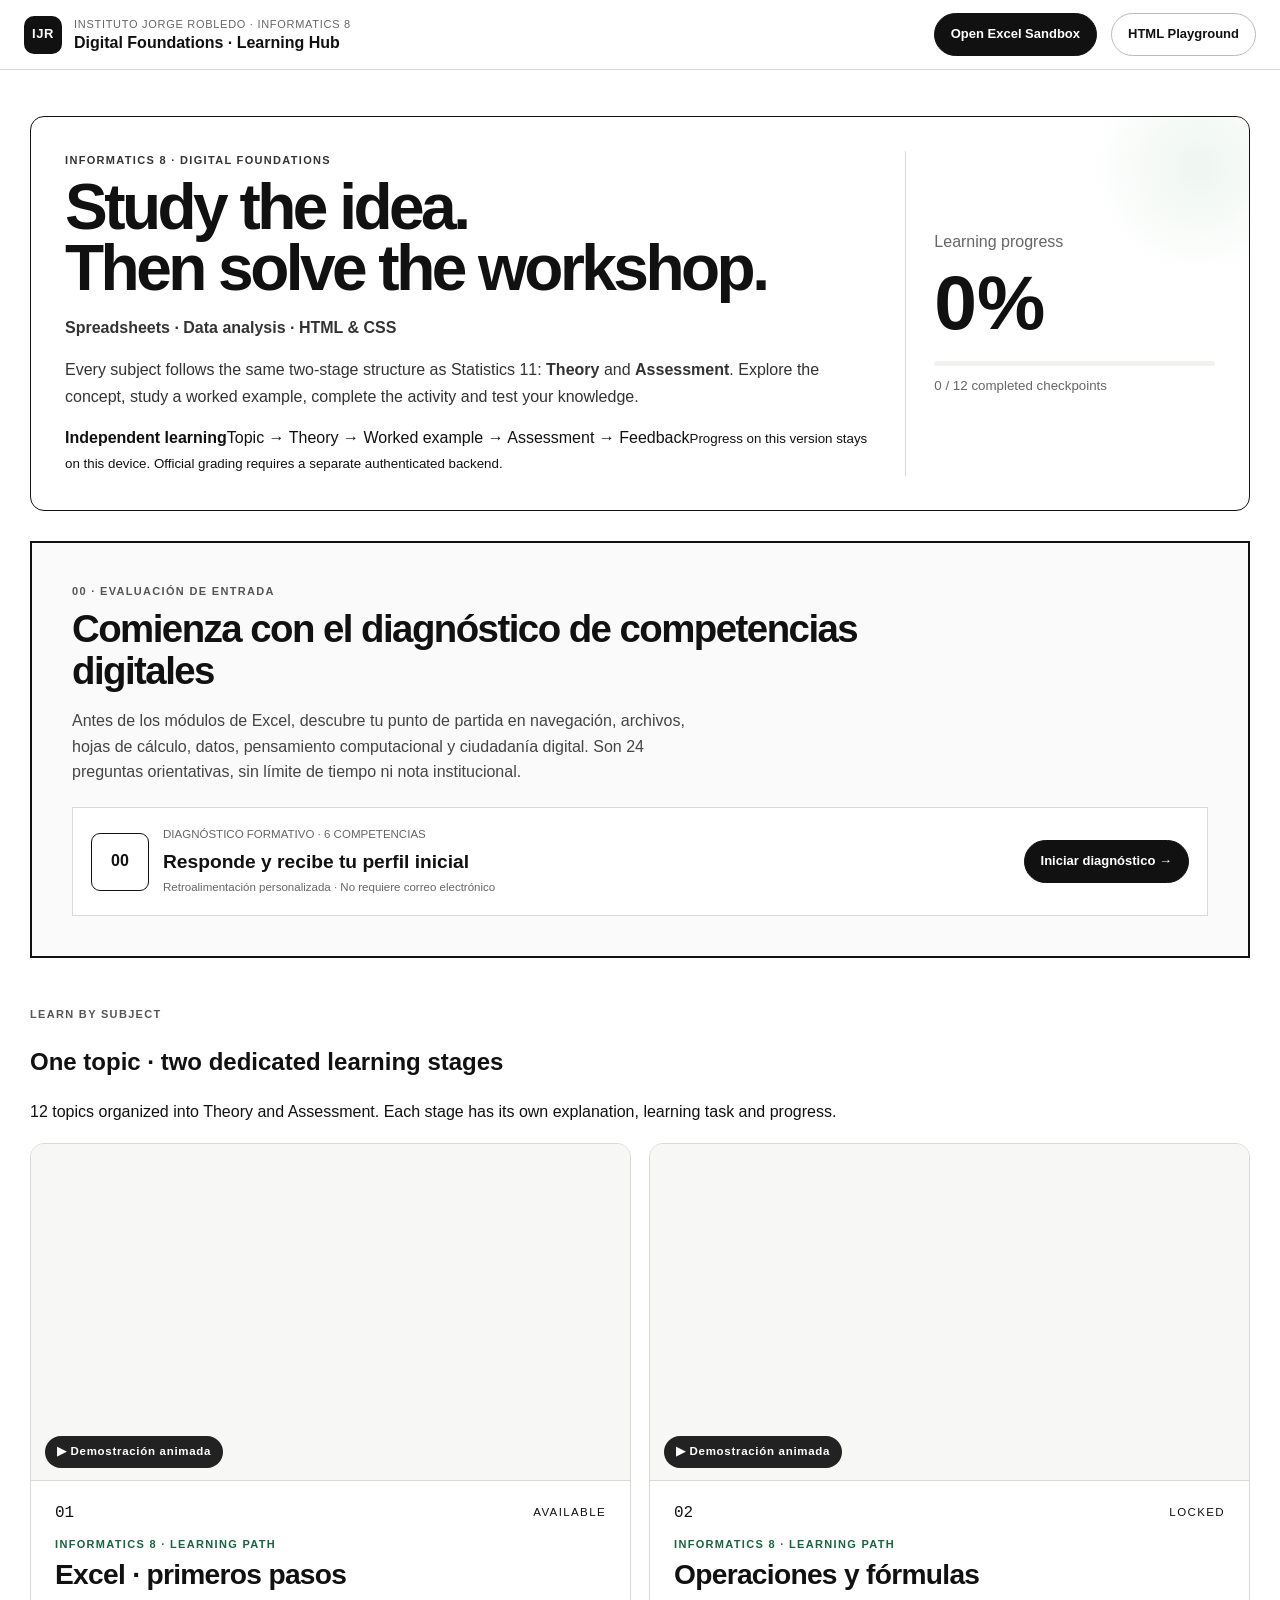
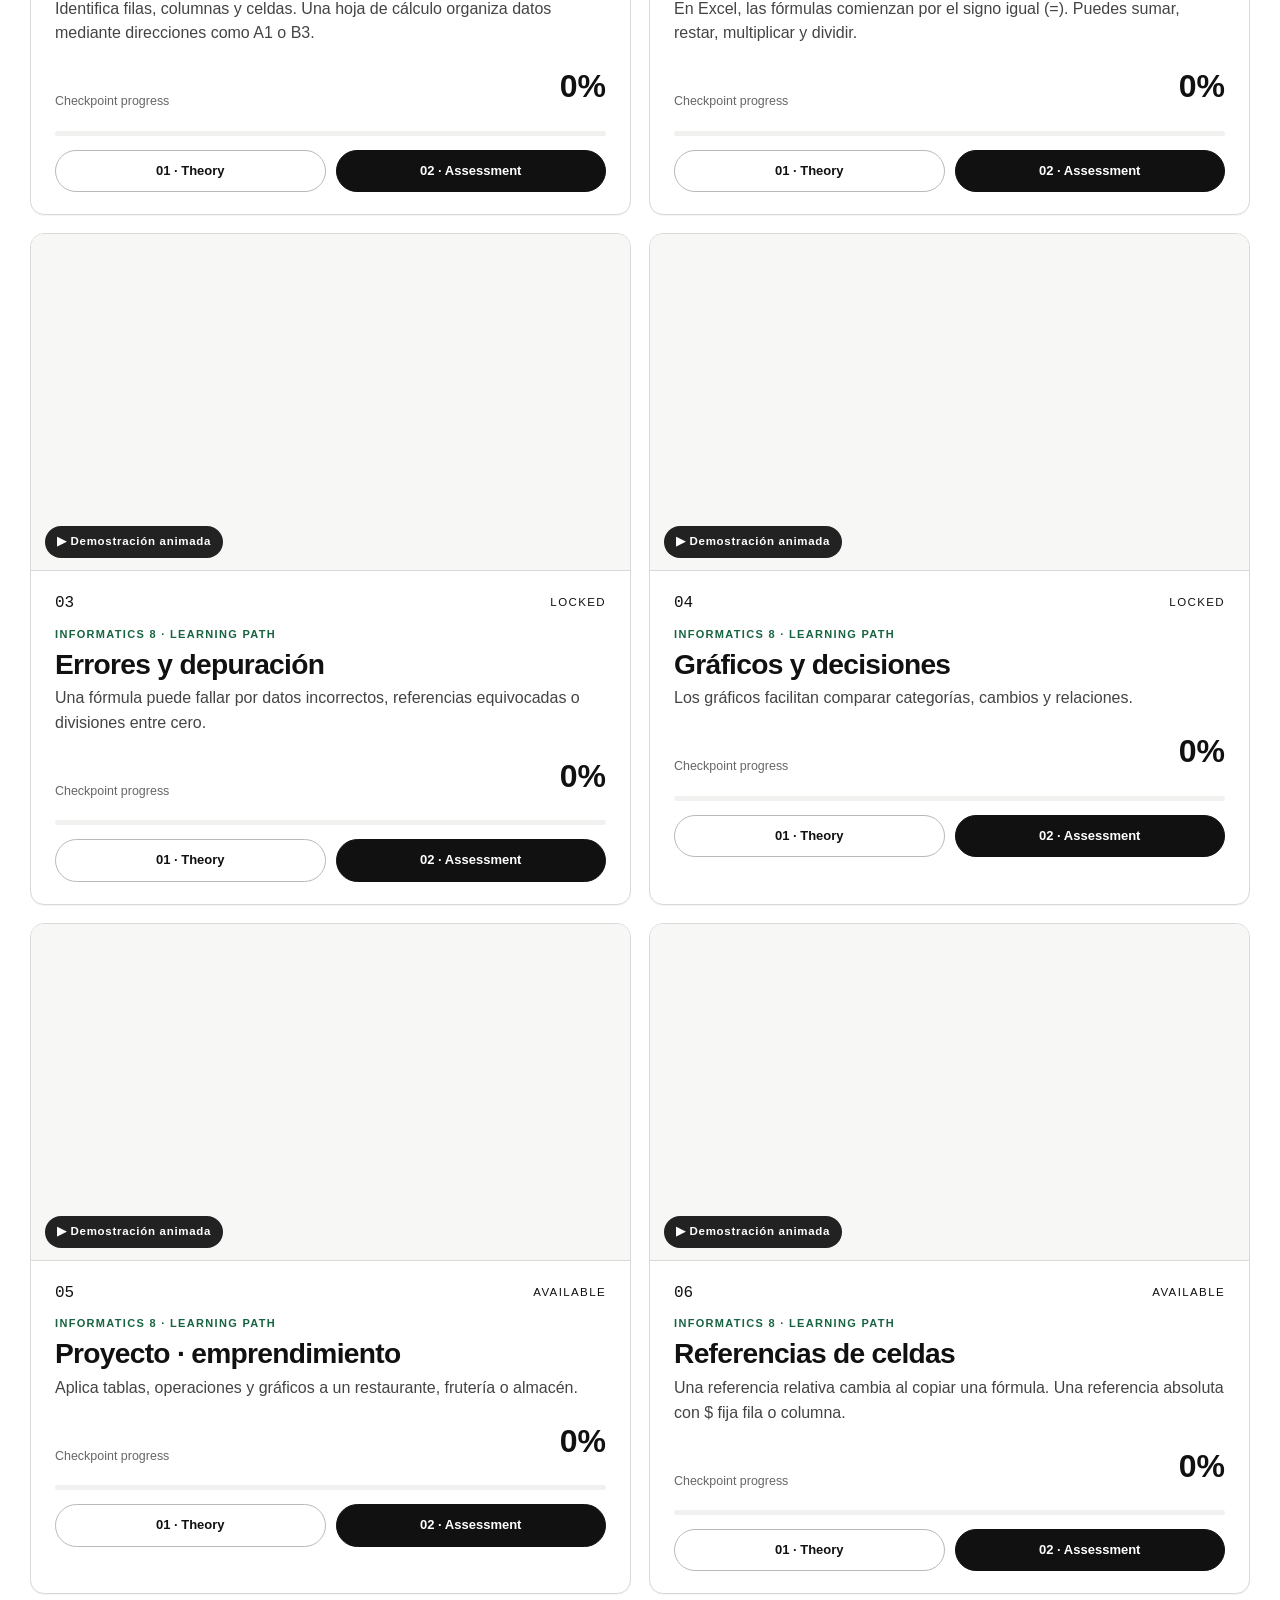
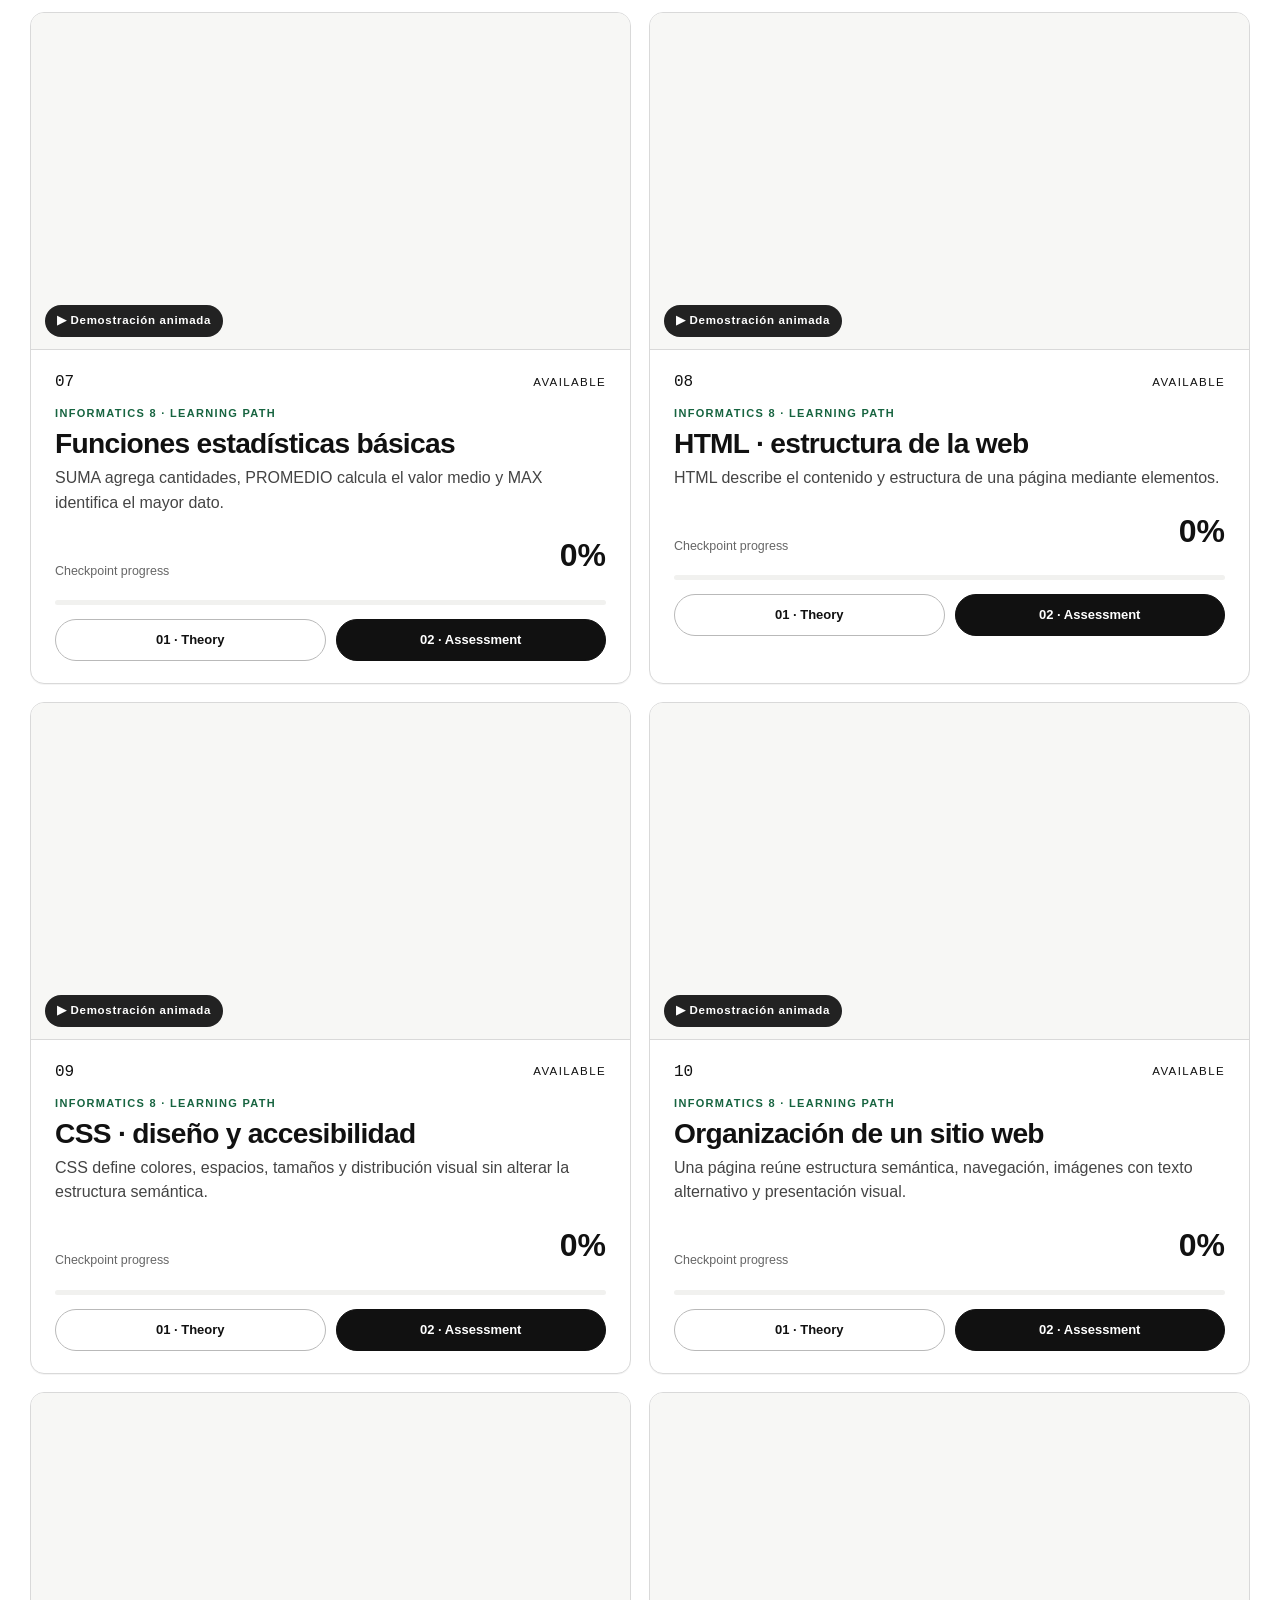
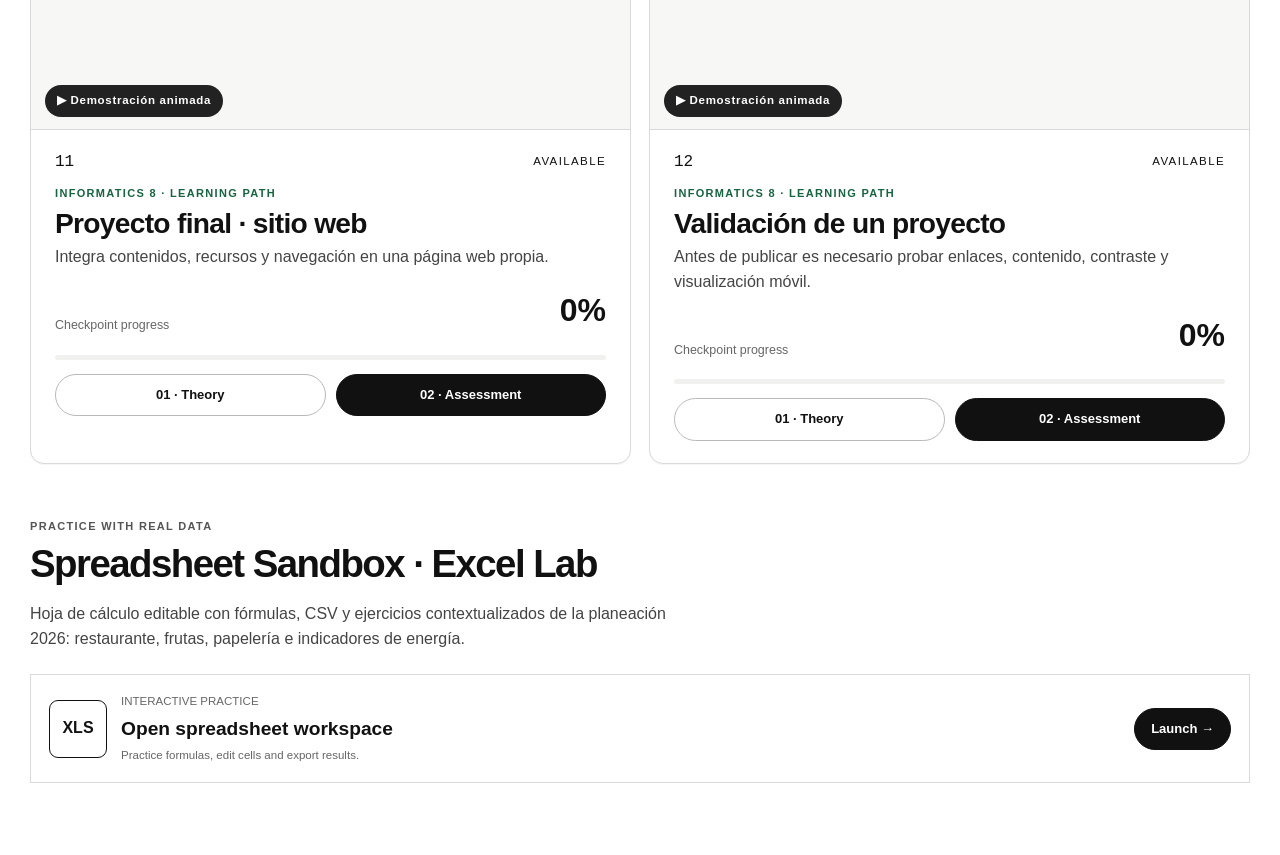
==== index.html @ bda6e0f3 "feat: prominent Module 00 diagnostic entry on main Informatics Learning Hub" ====
<!doctype html><html lang="es"><head><meta charset="utf-8"><meta name="viewport" content="width=device-width,initial-scale=1"><title>Informatics 8 · Learning Hub | IJR</title><meta name="description" content="Instituto Jorge Robledo Informatics 8, Theory and Assessment Learning Hub"><link rel="stylesheet" href="styles.css"><link rel="stylesheet" href="split-layout.css"><link rel="stylesheet" href="motion-figures.css?v=20261119-fullhd-v1"><link rel="stylesheet" href="hub-enhanced.css?v=20261119-fullhd-v1"><link rel="stylesheet" href="pedagogia-modulos.css?v=ti8-m12-20261119"><style>/* IJR Informatics adaptation — structural additions only; base visual system from Statistics 11 */
body{background:#fff}.hub-shell{display:block}.hub-overview{margin-top:10px}.hub-overview h1{letter-spacing:-.055em}.hub-topic-card{cursor:default}.hub-topic-actions{margin-top:auto;flex-wrap:wrap}.hub-topic-actions button{flex:1}.hub-topic-card h2{letter-spacing:-.025em}.theory-hero,.workshop-hero{margin-top:6px}.hub-shell .button{white-space:normal}.lesson-explain{display:grid;grid-template-columns:1fr 1fr;gap:18px;margin-top:28px}.lesson-explain .concept-card{min-height:0}.lesson-explain .concept-card p{margin:0}.lab-zone{border:1px solid #111;padding:28px;margin-top:25px}.lab-zone textarea{width:100%;min-height:180px;background:#fbfbfa;border:1px solid #999;padding:16px;font:14px/1.65 Consolas,monospace;resize:vertical}.lab-zone iframe{width:100%;height:220px;background:white;border:1px solid #ccc}.lab-grid{display:grid;grid-template-columns:1fr 1fr;gap:15px}.quiz-option{display:block;border:1px solid #ddd;padding:15px 17px;margin:9px 0;cursor:pointer}.quiz-option:hover{border-color:#111}.quiz-option input{accent-color:#111;margin-right:9px}.answer-report{background:#f7f7f5;border-left:3px solid #111;padding:16px;margin-top:20px}.quiz-score{font-size:3rem;line-height:1;font-weight:850}.student-progress{display:grid;gap:8px}.demo-cube-stage{height:250px;display:grid;place-items:center;perspective:600px;background:#f7f7f5}.demo-cube{width:110px;height:110px;position:relative;transform-style:preserve-3d}.demo-face{position:absolute;width:110px;height:110px;border:2px solid #111;background:#eee9;display:grid;place-items:center;font-size:13px;font-weight:750}.face-1{transform:translateZ(55px)}.face-2{transform:rotateY(180deg) translateZ(55px)}.face-3{transform:rotateY(90deg) translateZ(55px)}.face-4{transform:rotateY(-90deg) translateZ(55px)}.face-5{transform:rotateX(90deg) translateZ(55px)}.face-6{transform:rotateX(-90deg) translateZ(55px)}.matrix-grid{display:grid;grid-template-columns:repeat(3,1fr);gap:8px;max-width:570px}.matrix-grid>*{border:1px solid #ddd;padding:12px;text-align:center}.matrix-grid input{width:95%;padding:8px;border:1px solid #ccc}.app-hidden{display:none!important}.crumb-link{background:none;border:0;padding:6px 0;color:#444;text-decoration:underline;text-underline-offset:4px;cursor:pointer}.topic-tools{margin-top:18px;display:flex;gap:10px;flex-wrap:wrap}.assessment-question{font-size:1.25rem;font-weight:750;margin-bottom:22px}.theory-navigation{display:flex;justify-content:space-between;gap:12px;margin-top:30px}.theory-navigation button{min-width:120px}.assessment-meta{font-size:.8rem;color:#666;margin:12px 0}@media(max-width:800px){.lesson-explain,.lab-grid{grid-template-columns:1fr}.hub-shell{padding:20px 16px}.hub-overview,.theory-hero,.workshop-hero{grid-template-columns:1fr}.global-progress-card,.theory-progress-card,.workshop-percent{border-left:0;border-top:1px solid #ddd;padding:20px 0 0}.hub-topic-grid{grid-template-columns:1fr}}</style></head><body><header class="topbar"><a href="./" class="brand" id="backHome"><span class="brand-mark">IJR</span><span><small>Instituto Jorge Robledo · Informatics 8</small><strong>Digital Foundations · Learning Hub</strong></span></a><div class="top-actions"><a class="button button-dark" href="excel-sandbox/">Open Excel Sandbox</a><button class="button button-light" id="openLab">HTML Playground</button></div></header>
<main id="overview" class="hub-shell"><section class="hub-overview"><div><p class="eyebrow">INFORMATICS 8 · DIGITAL FOUNDATIONS</p><h1>Study the idea.<br>Then solve the workshop.</h1><p><strong>Spreadsheets · Data analysis · HTML & CSS</strong></p><p>Every subject follows the same two-stage structure as Statistics 11: <strong>Theory</strong> and <strong>Assessment</strong>. Explore the concept, study a worked example, complete the activity and test your knowledge.</p><div class="sequence-rule"><strong>Independent learning</strong><span>Topic → Theory → Worked example → Assessment → Feedback</span><small>Progress on this version stays on this device. Official grading requires a separate authenticated backend.</small></div></div><div class="global-progress-card"><span>Learning progress</span><strong id="globalPercent">0%</strong><div class="progress-track"><span id="globalProgressBar"></span></div><small id="globalProgressCopy">0 / 12 completed checkpoints</small></div></section><section class="resource-section" id="diagnosticModule" aria-labelledby="diagnosticModuleTitle" style="border:2px solid #111;padding:clamp(22px,3.2vw,40px);margin:30px 0 45px;background:#fafafa">
<div class="section-heading"><p class="eyebrow">00 · EVALUACIÓN DE ENTRADA</p><h2 id="diagnosticModuleTitle">Comienza con el diagnóstico de competencias digitales</h2><p>Antes de los módulos de Excel, descubre tu punto de partida en navegación, archivos, hojas de cálculo, datos, pensamiento computacional y ciudadanía digital. Son 24 preguntas orientativas, sin límite de tiempo ni nota institucional.</p></div>
<div class="resource-card" style="margin-top:18px"><div class="tech-mark-v8" style="width:58px;height:58px;border:1px solid #111;border-radius:9px;display:grid;place-items:center;font-weight:850">00</div><div><span>DIAGNÓSTICO FORMATIVO · 6 COMPETENCIAS</span><b>Responde y recibe tu perfil inicial</b><small>Retroalimentación personalizada · No requiere correo electrónico</small></div><a class="button button-dark" href="unidad-00-diagnostico/">Iniciar diagnóstico →</a></div>
</section><section class="topic-grid-heading"><p class="eyebrow">LEARN BY SUBJECT</p><h2>One topic · two dedicated learning stages</h2><p>12 topics organized into Theory and Assessment. Each stage has its own explanation, learning task and progress.</p></section><section class="hub-topic-grid" id="topicGrid"></section><section class="resource-section"><div class="section-heading"><p class="eyebrow">PRACTICE WITH REAL DATA</p><h2>Spreadsheet Sandbox · Excel Lab</h2><p>Hoja de cálculo editable con fórmulas, CSV y ejercicios contextualizados de la planeación 2026: restaurante, frutas, papelería e indicadores de energía.</p></div><div class="resource-card"><div class="tech-mark-v8" style="width:58px;height:58px;border:1px solid #111;border-radius:9px;display:grid;place-items:center;font-weight:850">XLS</div><div><span>INTERACTIVE PRACTICE</span><b>Open spreadsheet workspace</b><small>Practice formulas, edit cells and export results.</small></div><a class="button button-dark" href="excel-sandbox/">Launch →</a></div></section></main>
<main id="theory" class="hub-shell app-hidden"><div class="split-breadcrumb"><button class="crumb-link" id="fromTheory">← Learning Hub</button><span> / Theory</span></div><section class="theory-hero"><div class="theory-hero-copy"><p id="theoryNo" class="eyebrow"></p><h1 id="theoryTitle"></h1><p id="theorySummary"></p><div class="theory-hero-actions"><button class="button button-dark" id="goWorkshop">Open Assessment →</button><button class="button button-light" id="markRead">Mark theory as reviewed</button></div></div><div class="theory-progress-card"><span>Theory checkpoint</span><strong id="theoryPercent">0%</strong><small>Reading progress on this device</small></div></section><section class="hub-figure" id="hubFigureSection"><div class="hub-figure-head"><div><p class="eyebrow">DEMOSTRACIÓN ANIMADA · MIRA EL PROCEDIMIENTO</p><h2>Observa antes de practicar</h2></div><p>La explicación se reproduce en bucle, como un GIF. Usa los controles para avanzar paso a paso o pulsa «⛶ Ampliar explicación» para verla en grande.</p></div><div id="hubFigure"></div></section><section class="theory-concepts"><div class="section-heading"><p class="eyebrow">CONCEPTUAL FOUNDATION</p><h2>Learn the concept</h2></div><div class="lesson-explain"><article class="concept-card"><span>01 · CONCEPT</span><h3>Understand the principle</h3><p id="theoryConcept"></p></article><article class="concept-card"><span>02 · EXAMPLE</span><h3>Worked example</h3><p id="theoryExample"></p></article><article class="concept-card"><span>03 · APPLY</span><h3>Try it yourself</h3><p id="theoryTask"></p></article><article class="concept-card"><span>04 · NEXT STEP</span><h3>Validate your understanding</h3><p>Continue to the dedicated assessment. Correct feedback is shown after each attempt.</p></article></div><section class="learning-goals-panel" id="expandedTheory"><div><p class="eyebrow">GUIDED LEARNING · EXCEL / WEB</p><h2 id="goalTitle">Learning objective</h2><p id="goalText"></p></div><div><h3>Step-by-step practice</h3><ol id="theorySteps"></ol><p id="theoryMistake" style="border-left:3px solid #111;padding-left:12px;margin-top:12px"></p><a class="button button-dark" id="openLessonSandbox" href="excel-sandbox/">Open Excel Sandbox →</a></div></section><section id="module2DeepDive" class="ped-deep-dive" aria-label="Módulo 2: explicaciones detalladas y actividades prácticas" hidden></section><div class="theory-navigation"><button class="button button-light" id="prevTopic">← Previous</button><button class="button button-light" id="nextTopic">Next topic →</button></div></section></main>
<main id="workshop" class="hub-shell app-hidden"><div class="split-breadcrumb"><button class="crumb-link" id="fromWorkshop">← Learning Hub</button><span> / Assessment</span></div><section class="workshop-hero"><div><p class="eyebrow" id="workshopNo"></p><h1 id="workshopTitle"></h1><p id="workshopLead"></p><div class="workshop-hero-links"><button class="button button-light" id="reviewTheory">← Read Theory</button></div></div><div class="workshop-percent"><span>Assessment checkpoint</span><strong id="workshopPercent">0%</strong><small id="attemptLabel">Attempts on this device: 0</small></div></section><section class="resource-section"><div class="section-heading"><p class="eyebrow">ASSESSMENT · LEARNING EVIDENCE</p><h2>Knowledge checkpoint</h2><p>Choose the answer and validate it. This is a formative practice, not an institutional grade.</p></div><div class="lab-zone"><p class="assessment-question" id="questionText"></p><div id="choices"></div><div class="topic-tools"><button class="button button-dark" id="checkAnswer">Check answer</button></div><div id="assessmentResult" class="answer-report app-hidden" role="status" aria-live="polite"></div></div><div class="learning-goals-panel"><div><p class="eyebrow">APPLIED WORKSHOP</p><h2>Transfer your learning</h2></div><div><p id="workshopTask"></p><p>Document the process and present evidence to the teacher. This practical task is not automatically graded.</p></div></div></section></main>
<main id="lab" class="hub-shell app-hidden"><div class="split-breadcrumb"><button class="crumb-link" id="labHome">← Learning Hub</button><span> / Interactive Lab</span></div><section class="theory-hero"><div><p class="eyebrow">INTERACTIVE EXPERIENCE</p><h1>Explore. Change.<br>Observe.</h1><p>Extra hands-on exploration space for Informatics 8.</p></div></section><section class="lab-zone" id="labContents"></section></main>
<dialog class="figure-dialog" id="figureDialog" aria-labelledby="figureDialogTitle"><div class="figure-dialog-layout"><header class="figure-dialog-header"><div><p>INFORMÁTICA 8 · DEMOSTRACIÓN GUIADA</p><h2 id="figureDialogTitle">Explicación ampliada</h2></div><button type="button" id="closeFigureDialog">✕ Cerrar</button></header><div class="figure-dialog-body" id="figureDialogBody"></div><footer class="figure-dialog-footer"><strong>Reproducción automática y continua</strong><span>Pulsa Esc o Cerrar para volver al tema.</span></footer></div></dialog>
<script src="motion-figures.js?v=20261119-fullhd-v1"></script>
<script src="pedagogia-modulos.js?v=ti8-m12-20261119"></script><script>
"use strict";
const DATA={"grade":"8","course":"Digital Foundations","repo":"Inform-tica-Octavo","summary":"Spreadsheets · Data analysis · HTML & CSS","lab":"html","topics":[["Excel · primeros pasos","Identifica filas, columnas y celdas. Una hoja de cálculo organiza datos mediante direcciones como A1 o B3.","Las celdas almacenan números, textos o fórmulas. Utiliza formato para mejorar la lectura, no para alterar los datos.","Crea una tabla con producto, cantidad y precio.",["¿Qué representa B3?","La columna B y la fila 3","La fila B y la columna 3",0]],["Operaciones y fórmulas","En Excel, las fórmulas comienzan por el signo igual (=). Puedes sumar, restar, multiplicar y dividir.","Ejemplos: =A2+B2, =A2*B2, =SUMA(A2:A10). Comprueba que los datos estén escritos como números.","Calcula el precio total de una compra con cantidad × precio unitario.",["¿Qué operación realiza =B2*C2?","Multiplicación","División",0]],["Errores y depuración","Una fórmula puede fallar por datos incorrectos, referencias equivocadas o divisiones entre cero.","Aprende a diferenciar entre errores de sintaxis, referencias y datos. La verificación es parte del razonamiento matemático.","Corrige una hoja con errores introducidos deliberadamente.",["¿Qué conviene hacer ante un error?","Revisar datos y fórmula","Borrar toda la hoja",0]],["Gráficos y decisiones","Los gráficos facilitan comparar categorías, cambios y relaciones.","Una gráfica de barras compara categorías; una gráfica de líneas muestra evolución temporal. Siempre añade títulos y unidades.","Grafica ventas semanales e identifica el producto más vendido.",["¿Qué gráfico suele comparar categorías?","Barras","Líneas de código",0]],["Proyecto · emprendimiento","Aplica tablas, operaciones y gráficos a un restaurante, frutería o almacén.","Calcula ingresos, costos, cantidades y conclusiones. Documenta supuestos y revisa los resultados.","Desarrolla una hoja de cálculo para una tienda.",["¿Qué evidencia una buena conclusión?","Datos y cálculos","Solo una opinión",0]],["Referencias de celdas","Una referencia relativa cambia al copiar una fórmula. Una referencia absoluta con $ fija fila o columna.","Ejemplo: =$B$2*C3 mantiene B2 fija y permite que C3 cambie.","Construye dos fórmulas con referencias diferentes.",["¿Qué expresión fija fila y columna?","$A$1","A1",0]],["Funciones estadísticas básicas","SUMA agrega cantidades, PROMEDIO calcula el valor medio y MAX identifica el mayor dato.","Escribe =PROMEDIO(B2:B6) para obtener la media de cinco registros.","Analiza ingresos de cinco días y compara media y máximo.",["¿Qué función devuelve el mayor valor?","MAX","SUMA",0]],["HTML · estructura de la web","HTML describe el contenido y estructura de una página mediante elementos.","Una estructura básica contiene html, head y body. Los títulos usan h1, los párrafos p y los enlaces a.","Construye una página de presentación y comprueba su estructura.",["¿Cuál elemento corresponde a un párrafo?","\u003cp>","\u003ch1>",0]],["CSS · diseño y accesibilidad","CSS define colores, espacios, tamaños y distribución visual sin alterar la estructura semántica.","Las reglas CSS usan selectores y propiedades. Mantén contraste suficiente, etiquetas claras y diseño adaptable.","Personaliza los estilos de tu página y verifica su lectura en móvil.",["¿Qué tecnología aplica estilos?","CSS","CSV",0]],["Organización de un sitio web","Una página reúne estructura semántica, navegación, imágenes con texto alternativo y presentación visual.","HTML aporta el significado; CSS define la presentación. Los enlaces utilizan href.","Construye un menú con enlaces internos.",["¿Qué atributo define el destino de un enlace?","href","alt",0]],["Proyecto final · sitio web","Integra contenidos, recursos y navegación en una página web propia.","Planifica, crea, comprueba enlaces, revisa accesibilidad y presenta la solución.","Publica un sitio web educativo con una tabla o gráfico de datos.",["¿Qué debes comprobar antes de publicar?","Enlaces y contenido","Solo el color del fondo",0]],["Validación de un proyecto","Antes de publicar es necesario probar enlaces, contenido, contraste y visualización móvil.","Una aplicación se considera funcional cuando responde correctamente a las interacciones previstas.","Prueba tu sitio en dos tamaños de pantalla.",["¿Qué prueba es pertinente?","Comprobar navegación","Cambiar solo el título",0]]]};
const DETAILED=[{"goal":"Reconocer la estructura y el propósito de una hoja de cálculo; introducir datos con precisión.","concept":"Un libro de Excel contiene una o más hojas. Cada hoja se organiza en columnas identificadas por letras y filas numeradas. La intersección es una celda con una dirección como B3. Una celda puede contener texto, números o fórmulas. El contenido original se distingue del resultado calculado.","example":"En una tabla de ventas, escribe Producto en A1, Cantidad en B1 y Precio en C1. Coloca Hamburguesa, 4 y 14000 en la segunda fila. La referencia B2 corresponde a 4; C2 corresponde a 14000.","steps":["Abre el Excel Sandbox y selecciona A1.","Escribe Producto y presiona Enter.","Coloca Cantidad y Precio en B1 y C1.","Completa la segunda fila y comprueba las direcciones desde la barra superior."],"errors":"No confundas nombres de columnas con números de fila ni escribas el símbolo $ como parte de un dato numérico de precio.","sandbox":"empty"},{"goal":"Realizar operaciones aritméticas mediante fórmulas con referencias.","concept":"Una fórmula comienza con =. Los operadores son + para suma, - para resta, * para multiplicación y / para división. El orden de las operaciones importa: primero paréntesis, luego multiplicación/división y finalmente suma/resta. Se recomienda referenciar celdas en vez de repetir números para facilitar cambios.","example":"Escribe 5 en B2 y 3500 en C2. En D2 escribe =B2*C2. El resultado es 17500. Si cambias la cantidad B2 a 6, D2 debe recalcularse a 21000.","steps":["Carga el ejercicio Restaurante.","Localiza B2, C2 y D2.","Selecciona D2 para leer la fórmula =B2*C2.","Cambia B2 y observa que D2 recalcula automáticamente.","Explica por qué una referencia es más práctica que escribir =4*14000."],"errors":"En una hoja de cálculo se utiliza * y no la letra x para multiplicar. Una fórmula sin signo igual se interpreta como texto.","sandbox":"restaurant"},{"goal":"Diagnosticar errores de datos, referencias y cálculos.","concept":"Los errores más habituales son división por cero, referencias inexistentes y argumentos que no se pueden interpretar como números. Un modelo puede funcionar técnicamente y, aun así, producir conclusiones equivocadas si sus datos de entrada están mal registrados.","example":"Coloca 10 en A2 y 0 en B2. En C2 escribe =A2/B2. El laboratorio mostrará #DIV/0!. Corrige B2 a 2 y comprueba que C2 devuelve 5.","steps":["Crea el ejemplo de división entre cero.","Identifica la causa, sin borrar toda la hoja.","Corrige el divisor y comprueba el nuevo resultado.","Escribe un breve informe con error, causa y solución."],"errors":"No ocultes errores con números arbitrarios. Primero identifica su causa y luego corrige los datos o la fórmula.","sandbox":"empty"},{"goal":"Seleccionar la representación apropiada de datos.","concept":"Los gráficos facilitan identificar categorías dominantes, cambios temporales y proporciones. Las barras comparan categorías; las líneas muestran evolución; los gráficos circulares representan proporciones de un total cuando sus categorías suman 100 %. Siempre define título, unidad y origen de datos.","example":"Un negocio vende 20, 35 y 25 unidades de tres productos. Compara sus cantidades con barras; el producto de 35 unidades es el más vendido. El total es 80 unidades.","steps":["Carga Venta de frutas en el sandbox.","Calcula los subtotales y el total.","Dibuja a mano o con Excel de escritorio un gráfico de barras.","Redacta una conclusión basada en los valores."],"errors":"El sandbox permite previsualizar gráficos de barras; los gráficos circulares, de líneas y las herramientas avanzadas se desarrollan en Excel de escritorio.","sandbox":"fruit"},{"goal":"Aplicar hojas de cálculo a ventas, costos y decisiones.","concept":"En un registro comercial, el subtotal resulta de cantidad × precio unitario. El total agrupa subtotales. Una tabla bien diseñada diferencia datos, fórmulas, unidades y conclusiones para que una tercera persona pueda verificarla.","example":"Se venden 4 hamburguesas a 14000 y 6 perros calientes a 9000. Los subtotales son 56000 y 54000: el total parcial es 110000.","steps":["Carga el ejercicio Restaurante.","Verifica la multiplicación en D2 y D3.","Utiliza =SUMA(D2:D4) para obtener el total de todas las filas.","Cambia un precio y comprueba el total.","Guarda tu hoja como CSV y explica una decisión comercial."],"errors":"No sumes precios unitarios para obtener ventas totales: primero calcula cada cantidad multiplicada por su precio.","sandbox":"restaurant"},{"goal":"Diferenciar referencias relativas y absolutas al reutilizar fórmulas.","concept":"Las referencias relativas se desplazan al copiar una fórmula a otra fila o columna. Una referencia absoluta como $B$2 mantiene la misma celda en Excel. Esta herramienta educativa admite referencias sencillas y el signo $, pero no implementa todavía el arrastre de relleno.","example":"En Excel de escritorio, =B2*$E$1 multiplica B2 por la tasa fija E1; al copiar hacia abajo B2 pasa a B3, pero E1 permanece fija.","steps":["Coloca cantidades en B2:B4.","Escribe una tasa en E1.","Realiza manualmente las multiplicaciones con =B2*$E$1, =B3*$E$1, etc.","Compara con el comportamiento de copiar fórmulas en Excel."],"errors":"No confundas el signo $ de una referencia con el formato monetario de la celda.","sandbox":"empty"},{"goal":"Calcular y explicar medidas descriptivas.","concept":"SUMA agrega valores; PROMEDIO obtiene su media aritmética; MIN y MAX muestran extremos. Estas funciones permiten analizar registros de ventas, consumo o gastos. El conjunto de celdas se indica con dos direcciones separadas por dos puntos.","example":"Si B2:B4 contienen 10, 20 y 30, =SUMA(B2:B4) devuelve 60, =PROMEDIO(B2:B4) devuelve 20, =MIN(B2:B4) devuelve 10 y =MAX(B2:B4) devuelve 30.","steps":["Crea una columna con cinco cantidades.","Escribe en celdas diferentes las cuatro funciones.","Comprueba manualmente el promedio.","Escribe una conclusión descriptiva."],"errors":"No confundas el máximo con el promedio; cada medida resume un aspecto distinto.","sandbox":"empty"},{"goal":"Identificar la estructura semántica básica de HTML.","concept":"HTML estructura información mediante etiquetas. \u003c!doctype html> inicia un documento moderno; html lo contiene, head reúne metadatos y body contiene el contenido visible. h1 representa el título principal y p un párrafo.","example":"\u003ch1>Mi colegio\u003c/h1> crea un encabezado. \u003cp>Este es un texto.\u003c/p> crea un párrafo. Ambos deben estar dentro de body en el documento completo.","steps":["Abre el editor HTML del Learning Hub.","Escribe un título h1 y dos párrafos p.","Observa el resultado en la vista previa.","Explica qué cambio produce cada etiqueta."],"errors":"Evita anidar etiquetas incorrectamente o dejar elementos sin cerrar cuando requieren cierre.","sandbox":"web"},{"goal":"Separar estructura HTML y presentación mediante CSS.","concept":"CSS utiliza selectores y declaraciones para definir propiedades visuales como color, font-size, padding y background. Una regla p { color: navy; } cambia la presentación de los párrafos sin alterar su significado.","example":"\u003cstyle>h1 { color: #1f5fbf; }\u003c/style> aplica azul al título. El contenido del h1 se mantiene intacto.","steps":["Crea un documento con un título y dos párrafos.","Añade un bloque style con reglas para h1 y p.","Modifica color y tamaño de fuente.","Comprueba legibilidad y contraste."],"errors":"Evita usar únicamente el color para comunicar una instrucción o resultado.","sandbox":"web"},{"goal":"Organizar contenidos en un sitio mediante rutas, tablas e imágenes.","concept":"HTML usa a para enlaces, img para imágenes y table para tablas de datos. En una imagen el atributo alt comunica contenido relevante; en un enlace href contiene el destino. Las tablas requieren encabezados identificables y datos ordenados.","example":"\u003ca href='#horario'>Ver horario\u003c/a> crea un vínculo interno; \u003ctable>\u003ctr>\u003cth>Día\u003c/th>\u003c/tr>\u003ctr>\u003ctd>Lunes\u003c/td>\u003c/tr>\u003c/table> define una tabla simple.","steps":["Diseña una tabla con tres días y dos asignaturas.","Agrega un enlace interno que lleve a la tabla.","Comprueba el funcionamiento en el visor.","Describe la función de los encabezados th."],"errors":"Las tablas son para datos tabulares; no deben sustituir el diseño general de una página.","sandbox":"web"},{"goal":"Integrar contenidos, navegación y criterios de accesibilidad.","concept":"Una página funcional combina estructura, enlaces, imágenes con descripciones alternativas y diseño adaptable. Antes de publicarla hay que verificar que los enlaces dirijan a destinos válidos, que los títulos tengan una jerarquía lógica y que los contenidos sean legibles.","example":"Un sitio de reseñas puede incluir un título principal, secciones de personajes y un menú con enlaces internos. Cada imagen informativa debe contar con una alternativa textual útil.","steps":["Define tema y público del sitio.","Diseña un menú y tres secciones.","Incluye texto, imágenes autorizadas y una tabla.","Revisa la página en pantalla pequeña y documenta los cambios."],"errors":"No copies imágenes sin revisar su licencia o autorización; evita enlaces rotos.","sandbox":"web"},{"goal":"Verificar productos digitales mediante pruebas reproducibles.","concept":"La calidad requiere revisar exactitud de resultados, legibilidad, navegación, consistencia y criterios de entrega. Una prueba debe tener una acción, un resultado esperado y una observación real. La retroalimentación documentada permite iterar sobre el producto.","example":"Prueba: escribir 5 y 3 en A2 y B2 y =A2+B2 en C2. Resultado esperado: 8. Si devuelve otro resultado, registra la discrepancia antes de corregir.","steps":["Define tres pruebas para tu hoja de cálculo o página HTML.","Ejecuta las pruebas y registra los resultados.","Corrige al menos un problema real.","Presenta evidencia del antes y después."],"errors":"Evita calificar la calidad solo por apariencia; verifica también el funcionamiento.","sandbox":"empty"}];
const FIG=["cell","formulas","errors","chart","project","references","stats","html","css","site","webproject","validation"];
const key="ijr-exact-style-"+DATA.repo;
const store=(()=>{try{const s=JSON.parse(localStorage.getItem(key)||"{}");return{reviewed:Array.isArray(s.reviewed)?s.reviewed:[],completed:Array.isArray(s.completed)?s.completed:[],attempts:s.attempts||{}}}catch{return{reviewed:[],completed:[],attempts:{}}}})();
const $=id=>document.getElementById(id);
let active=0;
function save(){try{localStorage.setItem(key,JSON.stringify(store))}catch{}}
function sanitize(v){return String(v).replace(/[&<>"']/g,c=>({"&":"&amp;","<":"&lt;",">":"&gt;",'"':"&quot;","'":"&quot;"}[c]))}
function setView(name){for(const id of ["overview","theory","workshop","lab"])$(id).classList.toggle("app-hidden",id!==name);window.scrollTo(0,0)}
function moduleStats(index){
 if(index>=4)return {done:store.completed.includes(index),percent:store.completed.includes(index)?100:store.reviewed.includes(index)?50:0,available:true};
 const length=index===0?7:5;
 const storageKey=index===0?"ijr-ti8-excel-practice-v3":"ijr-ti8-module-"+(index+1)+"-progress-v1";
 let arr=[];
 try{const v=JSON.parse(localStorage.getItem(storageKey)||"[]");if(Array.isArray(v)&&v.length===length)arr=v}catch{}
 let checked=0;for(const answer of arr){if(answer===true)checked++;else break}
 return {done:checked===length,percent:Math.round(100*checked/length),available:index===0||moduleStats(index-1).done};
}
function completedCount(){return DATA.topics.reduce((n,_,i)=>n+(moduleStats(i).done?1:0),0)}
function pct(){return Math.round(completedCount()*100/DATA.topics.length)}
function renderProgress(){const p=pct();$("globalPercent").textContent=p+"%";$("globalProgressBar").style.width=p+"%";$("globalProgressCopy").textContent=completedCount()+" / "+DATA.topics.length+" completed checkpoints"}
function card(index){const t=DATA.topics[index],module=moduleStats(index),done=module.done,section=document.createElement("article");section.className="hub-topic-card";section.innerHTML='<button type="button" class="hub-topic-preview" aria-label="Ver demostración animada"><video src="assets/videos/thumbs/topic-'+String(index+1).padStart(2,"0")+'.mp4" aria-label="Demostración animada: '+sanitize(t[0])+'" muted loop playsinline preload="metadata" '+(matchMedia("(prefers-reduced-motion: reduce)").matches?"":"autoplay ")+'width="640" height="360"></video><span>▶ Demostración animada</span></button><div class="hub-topic-top"><span class="hub-topic-number">'+String(index+1).padStart(2,"0")+'</span><span class="hub-topic-status">'+(done?"COMPLETED":module.available?"AVAILABLE":"LOCKED")+'</span></div><div><p class="eyebrow">INFORMATICS '+DATA.grade+' · LEARNING PATH</p><h2>'+sanitize(t[0])+'</h2><p>'+sanitize(t[1])+'</p></div><div class="hub-topic-progress"><div><span>Checkpoint progress</span><strong>'+(module.percent+"%")+'</strong></div><div class="progress-track"><span style="width:'+(module.percent+"%")+'"></span></div></div><div class="hub-topic-actions"><button type="button" class="button button-light theory-action">01 · Theory</button><button type="button" class="button button-dark workshop-action">02 · Assessment</button></div>';section.querySelector(".theory-action").onclick=()=>openTheory(index);section.querySelector(".hub-topic-preview").onclick=()=>openTheory(index);section.querySelector(".workshop-action").onclick=()=>openWorkshop(index);return section}
function cards(){$("topicGrid").replaceChildren();DATA.topics.forEach((_,i)=>$("topicGrid").append(card(i)));renderProgress()}
function openTheory(i){if(i>=0&&i<4){window.location.href="unidad-0"+(i+1)+"-excel/";return;}active=i;const deepDive=$("module2DeepDive");deepDive.hidden=i!==1;if(i===1&&window.IJRPedagogy)window.IJRPedagogy.renderModule2(deepDive);const t=DATA.topics[i];$("theoryNo").textContent="TOPIC "+String(i+1).padStart(2,"0");$("theoryTitle").textContent=t[0];$("theorySummary").textContent=t[1];$("theoryConcept").textContent=t[2];$("theoryExample").textContent=DETAILED[i].example; $("goalText").textContent=DETAILED[i].goal; $("goalTitle").textContent="What you will learn"; $("theoryMistake").textContent="Common pitfall: "+DETAILED[i].errors; $("theorySteps").replaceChildren(); DETAILED[i].steps.forEach(st=>{const li=document.createElement("li");li.textContent=st;$("theorySteps").append(li)});const ex=DETAILED[i].sandbox; $("openLessonSandbox").href=ex==="web"?"#html-lab":"excel-sandbox/?exercise="+encodeURIComponent(ex); $("openLessonSandbox").textContent=ex==="web"?"Open HTML playground →":"Practice in Excel Sandbox →";$("theoryTask").textContent=t[3];$("theoryPercent").textContent=store.reviewed.includes(i)?"100%":"0%";$("markRead").textContent=store.reviewed.includes(i)?"✓ Reviewed":"Mark theory as reviewed";if(window.AnimatedExcelFigures){
  window.AnimatedExcelFigures.render(FIG[i],$("hubFigure"));
  const fullHd=document.createElement("video");
  fullHd.className="topic-fullhd-video";
  fullHd.src="assets/videos/topic-"+String(i+1).padStart(2,"0")+".mp4";
  fullHd.muted=true;fullHd.defaultMuted=true;fullHd.loop=true;
  fullHd.autoplay=!window.matchMedia("(prefers-reduced-motion: reduce)").matches;
  fullHd.playsInline=true;fullHd.controls=true;fullHd.preload="metadata";
  fullHd.setAttribute("aria-label","Demostración Full HD: "+t[0]);
  const videoPanel=document.createElement("div");videoPanel.className="topic-fullhd-panel";
  const videoTitle=document.createElement("p");videoTitle.textContent="VIDEO FULL HD · REPRODUCCIÓN AUTOMÁTICA";
  videoPanel.append(videoTitle,fullHd);
  $("hubFigure").prepend(videoPanel);
  if(fullHd.autoplay)fullHd.play().catch(()=>{});
}$("prevTopic").disabled=i===0;$("nextTopic").disabled=i===DATA.topics.length-1;setView("theory")}
$("openLessonSandbox").addEventListener("click",e=>{if(DETAILED[active].sandbox==="web"){e.preventDefault();setView("lab")}});
function readTopic(){if(!store.reviewed.includes(active))store.reviewed.push(active);save();openTheory(active);cards()}
function openWorkshop(i){if(i>=0&&i<4){window.location.href="unidad-0"+(i+1)+"-excel/";return;}active=i;const t=DATA.topics[i],q=t[4];$("workshopNo").textContent="TOPIC "+String(i+1).padStart(2,"0")+" · CHECKPOINT";$("workshopTitle").textContent=t[0]+" · Assessment";$("workshopLead").textContent=t[1];$("workshopTask").textContent=t[3];$("workshopPercent").textContent=store.completed.includes(i)?"100%":"0%";$("questionText").textContent=q[0];$("choices").replaceChildren();[q[1],q[2]].forEach((v,j)=>{const label=document.createElement("label");label.className="quiz-option";const radio=document.createElement("input");radio.type="radio";radio.name="quizAnswer";radio.value=j;label.append(radio,document.createTextNode(v));$("choices").append(label)});$("assessmentResult").classList.add("app-hidden");$("attemptLabel").textContent="Attempts on this device: "+(store.attempts[i]||0);setView("workshop")}
function grade(){const selected=document.querySelector('input[name="quizAnswer"]:checked');if(!selected){$("assessmentResult").classList.remove("app-hidden");$("assessmentResult").textContent="Choose an answer before checking.";return}const q=DATA.topics[active][4],success=Number(selected.value)===q[3];store.attempts[active]=(store.attempts[active]||0)+1;if(success&&!store.completed.includes(active))store.completed.push(active);save();$("assessmentResult").classList.remove("app-hidden");$("assessmentResult").innerHTML='<strong>'+(success?"Checkpoint passed ✓":"Review and retry")+'</strong><p>'+(success?"Correct. Complete the practical assignment and present it to your teacher.":"Correct answer: "+sanitize(q[1+q[3]])+". Review the topic theory.")+'</p>';$("workshopPercent").textContent=success||store.completed.includes(active)?"100%":"0%";$("attemptLabel").textContent="Attempts on this device: "+store.attempts[active];cards()}
function initLab(){const p=$("labContents");if(DATA.lab==="html"){p.innerHTML='<p class="eyebrow">HTML · LIVE PREVIEW</p><div class="lab-grid"><div><h3>Source code</h3><textarea id="codeEditor" spellcheck="false">&lt;h1&gt;Instituto Jorge Robledo&lt;/h1&gt;\\n&lt;p&gt;My first website&lt;/p&gt;</textarea></div><div><h3>Preview</h3><iframe sandbox="" id="preview" title="HTML output"></iframe></div></div>';const run=()=>{$("preview").srcdoc='<meta charset="utf-8">'+$("codeEditor").value};$("codeEditor").addEventListener("input",run);run()}
else if(DATA.lab==="cad"){p.innerHTML='<p class="eyebrow">GEOMETRIC VIEWER · CAD FOUNDATION</p><h3>Rotate a solid in 3D space</h3><div class="demo-cube-stage"><div id="cube" class="demo-cube">'+["Front","Back","Right","Left","Top","Bottom"].map((v,i)=>'<div class="demo-face face-'+(i+1)+'">'+v+'</div>').join("")+'</div></div><div class="topic-tools"><label>Yaw <input type="range" id="yaw" min="-180" max="180" value="30"></label><label>Pitch <input type="range" id="pitch" min="-90" max="90" value="-20"></label></div>';const f=()=>{$("cube").style.transform='rotateX('+$("pitch").value+'deg) rotateY('+$("yaw").value+'deg)'};["yaw","pitch"].forEach(id=>$(id).addEventListener("input",f));f()}
else{p.innerHTML='<p class="eyebrow">CLASSIFICATION · MODEL METRICS</p><h3>Confusion matrix</h3><div class="matrix-grid"><div></div><div>Predicted +</div><div>Predicted −</div><div>Actual +</div><label>TP <input type="number" id="tp" min="0" value="35"></label><label>FN <input type="number" id="fn" min="0" value="5"></label><div>Actual −</div><label>FP <input type="number" id="fp" min="0" value="8"></label><label>TN <input type="number" id="tn" min="0" value="52"></label></div><p id="resultMetrics" style="margin-top:20px"></p>';const f=()=>{const a=["tp","fn","fp","tn"].map(id=>Number($(id).value));if(a.some(x=>!Number.isSafeInteger(x)||x<0)){$("resultMetrics").textContent="Enter nonnegative integer counts.";return}const [tp,fn,fp,tn]=a;const percent=(a,b)=>b?(100*a/b).toFixed(1)+"%":"N/A";$("resultMetrics").textContent="Accuracy: "+percent(tp+tn,tp+tn+fp+fn)+" | Precision: "+percent(tp,tp+fp)+" | Recall: "+percent(tp,tp+fn)};["tp","fn","fp","tn"].forEach(id=>$(id).addEventListener("input",f));f()}}
$("backHome").onclick=()=>setView("overview");$("fromTheory").onclick=()=>setView("overview");$("fromWorkshop").onclick=()=>setView("overview");$("openLab").onclick=()=>setView("lab");$("labHome").onclick=()=>setView("overview");$("markRead").onclick=readTopic;$("goWorkshop").onclick=()=>openWorkshop(active);$("reviewTheory").onclick=()=>openTheory(active);$("checkAnswer").onclick=grade;$("prevTopic").onclick=()=>openTheory(active-1);$("nextTopic").onclick=()=>openTheory(active+1);cards();initLab();setView("overview");$("closeFigureDialog").addEventListener("click",()=>$("figureDialog").close());
</script></body></html>
---- styles.css ----
:root{
  --ink:#111;
  --muted:#676767;
  --line:#dddddd;
  --line-strong:#b9b9b9;
  --paper:#ffffff;
  --soft:#f7f7f5;
  --soft-2:#f1f1ef;
  --ok:#235b32;
  --bad:#8b2525;
  --radius:18px;
  --shadow:0 12px 40px rgba(0,0,0,.045);
}
*{box-sizing:border-box}
html{scroll-behavior:smooth}
body{
  margin:0;
  background:var(--paper);
  color:var(--ink);
  font-family:Inter,ui-sans-serif,-apple-system,BlinkMacSystemFont,"Segoe UI",Helvetica,Arial,sans-serif;
  line-height:1.55;
  -webkit-font-smoothing:antialiased;
}
button,input,textarea{font:inherit}
a{color:inherit}
code,.code-font{font-family:"SFMono-Regular",Consolas,"Liberation Mono",Menlo,monospace}
.topbar{
  position:sticky;
  top:0;
  z-index:30;
  min-height:70px;
  display:flex;
  align-items:center;
  justify-content:space-between;
  gap:24px;
  padding:10px 24px;
  border-bottom:1px solid var(--line);
  background:rgba(255,255,255,.94);
  backdrop-filter:blur(14px);
}
.brand{display:flex;align-items:center;gap:12px;text-decoration:none;min-width:0}
.brand-mark{
  width:38px;height:38px;border-radius:10px;background:#111;color:#fff;
  display:grid;place-items:center;font-size:13px;font-weight:800;letter-spacing:.04em;flex:0 0 auto;
}
.brand small{display:block;color:var(--muted);font-size:11px;text-transform:uppercase;letter-spacing:.065em;white-space:nowrap}
.brand strong{display:block;font-size:16px;line-height:1.2}
.top-actions{display:flex;align-items:center;gap:14px}
.text-link{font-size:13px;color:var(--muted);text-underline-offset:4px}
.button{
  border:1px solid #111;border-radius:999px;padding:10px 16px;min-height:40px;
  display:inline-flex;align-items:center;justify-content:center;gap:8px;text-decoration:none;
  font-weight:750;font-size:13px;cursor:pointer;transition:transform .2s ease,background .2s ease,color .2s ease,border-color .2s ease;
}
.button:hover{transform:translateY(-1px)}
.button-dark{background:#111;color:#fff}
.button-dark:hover{background:#2c2c2c}
.button-light{background:#fff;color:#111;border-color:var(--line-strong)}
.button-light:hover{background:var(--soft)}
.app-layout{display:grid;grid-template-columns:310px minmax(0,1fr);max-width:1500px;margin:0 auto;min-height:calc(100vh - 70px)}
.sidebar{
  position:sticky;top:70px;height:calc(100vh - 70px);overflow:auto;
  border-right:1px solid var(--line);padding:34px 24px 28px;background:#fff;
}
.sidebar-head{padding-bottom:20px;border-bottom:1px solid var(--line)}
.eyebrow{margin:0 0 8px;font-size:11px;font-weight:850;letter-spacing:.12em;color:#555;text-transform:uppercase}
.sidebar h2{margin:0;font-size:24px;line-height:1.15;letter-spacing:-.025em}
.sidebar p{margin:9px 0 0;color:var(--muted);font-size:13px}
.topic-nav{display:grid;gap:4px;padding:18px 0}
.topic-button{
  position:relative;width:100%;display:grid;grid-template-columns:34px 1fr auto;align-items:center;gap:8px;
  border:0;background:transparent;text-align:left;padding:10px 8px;border-radius:11px;color:#444;cursor:pointer;
  transition:background .2s ease,color .2s ease,transform .2s ease;
}
.topic-button:hover{background:var(--soft);color:#111;transform:translateX(2px)}
.topic-button.active{background:#111;color:#fff}
.topic-number{font-size:11px;font-weight:800;letter-spacing:.06em;opacity:.72}
.topic-name{font-size:13px;font-weight:720}
.topic-check{width:18px;height:18px;border:1px solid currentColor;border-radius:50%;display:grid;place-items:center;font-size:10px;opacity:.55}
.topic-button.reviewed .topic-check{opacity:1;background:currentColor}
.topic-button.reviewed .topic-check::after{content:"✓";color:#fff}
.topic-button.active.reviewed .topic-check{background:#fff}
.topic-button.active.reviewed .topic-check::after{color:#111}
.progress-card{border-top:1px solid var(--line);padding-top:18px}
.progress-copy{display:flex;justify-content:space-between;align-items:center;font-size:12px;color:var(--muted)}
.progress-copy strong{color:#111}
.progress-track{height:5px;background:var(--soft-2);border-radius:99px;margin-top:10px;overflow:hidden}
.progress-track span{display:block;height:100%;width:0;background:#111;border-radius:99px;transition:width .45s cubic-bezier(.22,1,.36,1)}
.progress-card p{font-size:11px;margin-top:8px}
.main-content{min-width:0;padding:0 50px 72px}
.hero{padding:72px 0 52px;border-bottom:1px solid var(--line);max-width:1080px}
.hero h1{margin:0;max-width:800px;font-size:clamp(42px,6vw,82px);line-height:.98;letter-spacing:-.055em;font-weight:820}
.hero-copy{margin:24px 0 0;max-width:680px;font-size:18px;color:var(--muted)}
.hero-actions{display:flex;gap:10px;flex-wrap:wrap;margin-top:28px}
.path-strip{display:flex;align-items:center;gap:9px;flex-wrap:wrap;margin-top:40px;color:#777;font-size:11px;font-weight:700;letter-spacing:.03em}
.path-strip i{width:20px;height:1px;background:#bbb;display:inline-block}
.lesson-shell{max-width:1080px;padding:56px 0 16px;min-height:500px}
.lesson-shell.swap-in{animation:floatIn .36s cubic-bezier(.22,1,.36,1)}
.lesson-header{display:grid;grid-template-columns:minmax(0,1fr) auto;gap:24px;align-items:end;padding-bottom:28px;border-bottom:1px solid var(--line)}
.lesson-index{display:inline-flex;align-items:center;gap:8px;color:#666;font-size:12px;font-weight:800;letter-spacing:.08em;text-transform:uppercase;margin-bottom:12px}
.lesson-title{margin:0;font-size:clamp(34px,4.5vw,58px);line-height:1;letter-spacing:-.045em}
.lesson-lead{margin:18px 0 0;color:var(--muted);font-size:17px;max-width:720px}
.review-button{white-space:nowrap}
.review-button.done{background:#fff;color:#111;border-color:#111}
.lesson-grid{display:grid;grid-template-columns:minmax(0,1.1fr) minmax(320px,.9fr);gap:22px;margin-top:28px;align-items:start}
.panel{border:1px solid var(--line);border-radius:var(--radius);background:#fff;padding:24px;box-shadow:var(--shadow)}
.panel.soft{background:var(--soft);box-shadow:none}
.panel h3{margin:0 0 12px;font-size:18px;letter-spacing:-.02em}
.panel p{margin:0;color:var(--muted)}
.definition{font-size:18px;color:#222!important;line-height:1.6}
.syntax-list{display:grid;gap:8px;margin-top:18px}
.syntax-row{display:grid;grid-template-columns:1fr auto;gap:14px;align-items:center;padding:10px 0;border-top:1px solid var(--line)}
.syntax-row span{font-size:13px;color:#555}
.syntax-row code{font-size:13px;background:#fff;border:1px solid var(--line);padding:4px 7px;border-radius:7px;color:#111;white-space:nowrap}
.figure-panel{min-height:265px;display:grid;align-content:center}
.figure-label{font-size:11px;font-weight:800;letter-spacing:.08em;text-transform:uppercase;color:#777;margin-bottom:8px}
.figure{width:100%;max-height:260px;overflow:visible}
.figure *{vector-effect:non-scaling-stroke}
.figure .stroke{stroke:#111;stroke-width:1.7;fill:none;stroke-linecap:round;stroke-linejoin:round}
.figure .soft-stroke{stroke:#aaa;stroke-width:1.2;fill:none;stroke-dasharray:4 6}
.figure .fill{fill:#111}
.figure .paper{fill:#fff;stroke:#111;stroke-width:1.5}
.figure .shade{fill:#f2f2ef;stroke:#111;stroke-width:1.3}
.figure text{fill:#111;font-family:Inter,Arial,sans-serif;font-size:12px}
.lesson-shell.swap-in .figure .trace{stroke-dasharray:500;stroke-dashoffset:500;animation:draw 1.1s .08s ease forwards}
.example-block{margin-top:22px;border-top:1px solid var(--line);padding-top:22px}
.example-block h3{margin:0 0 10px;font-size:16px}
.code-card{position:relative;background:#111;color:#f7f7f7;border-radius:14px;padding:18px 18px 16px;overflow:auto}
.code-card pre{margin:0;font:13px/1.65 "SFMono-Regular",Consolas,"Liberation Mono",Menlo,monospace;white-space:pre-wrap}
.code-caption{margin-top:9px!important;font-size:12px!important;color:#777!important}
.practice-section{margin-top:22px;border:1px solid #111;border-radius:var(--radius);overflow:hidden;background:#fff}
.practice-head{display:flex;justify-content:space-between;gap:16px;align-items:flex-start;padding:22px 24px;border-bottom:1px solid var(--line)}
.practice-head h3{margin:0;font-size:20px}
.practice-head p{margin:5px 0 0;color:var(--muted);font-size:13px}
.runtime-badge{font-size:11px;border:1px solid var(--line-strong);border-radius:999px;padding:6px 9px;white-space:nowrap;color:#666;background:#fff}
.runtime-badge.ready{border-color:#111;color:#111}
.exercise-tabs{display:flex;gap:4px;padding:12px 16px;border-bottom:1px solid var(--line);overflow:auto}
.exercise-tab{border:0;background:transparent;border-radius:999px;padding:8px 11px;font-size:12px;color:#666;cursor:pointer;white-space:nowrap}
.exercise-tab:hover{background:var(--soft)}
.exercise-tab.active{background:#111;color:#fff}
.exercise-body{display:grid;grid-template-columns:minmax(0,.78fr) minmax(0,1.22fr);min-height:330px}
.exercise-instructions{padding:24px;border-right:1px solid var(--line)}
.exercise-kicker{font-size:11px;font-weight:800;letter-spacing:.08em;color:#777;text-transform:uppercase}
.exercise-instructions h4{font-size:21px;line-height:1.2;margin:8px 0 10px;letter-spacing:-.02em}
.exercise-instructions p{font-size:13px;color:var(--muted);margin:0}
.expected{margin-top:18px;padding:12px;background:var(--soft);border-radius:10px;font-size:12px;color:#555}
.expected code{color:#111}
.editor-wrap{display:flex;flex-direction:column;min-width:0;background:#fbfbfa}
.editor-toolbar{display:flex;justify-content:space-between;align-items:center;padding:10px 12px;border-bottom:1px solid var(--line);font-size:11px;color:#777}
.editor-actions{display:flex;gap:7px}
.small-button{border:1px solid var(--line-strong);background:#fff;color:#111;border-radius:8px;padding:6px 9px;font-size:11px;font-weight:700;cursor:pointer}
.small-button:hover{background:var(--soft)}
.small-button.primary{background:#111;color:#fff;border-color:#111}
.code-editor{width:100%;min-height:170px;resize:vertical;border:0;border-bottom:1px solid var(--line);outline:none;padding:17px 18px;background:#fbfbfa;color:#111;font:13px/1.65 "SFMono-Regular",Consolas,"Liberation Mono",Menlo,monospace;tab-size:4}
.code-editor:focus{box-shadow:inset 3px 0 0 #111}
.output-wrap{padding:13px 16px 16px;background:#fff;min-height:90px}
.output-label{display:flex;justify-content:space-between;align-items:center;font-size:10px;text-transform:uppercase;letter-spacing:.08em;color:#777;font-weight:800}
.output{margin:8px 0 0;min-height:40px;white-space:pre-wrap;word-break:break-word;font:12px/1.55 "SFMono-Regular",Consolas,"Liberation Mono",Menlo,monospace;color:#111}
.exercise-feedback{font-size:11px;text-transform:none;letter-spacing:0;font-weight:700}
.exercise-feedback.ok{color:var(--ok)}
.exercise-feedback.bad{color:var(--bad)}
.topic-footer{display:flex;justify-content:space-between;align-items:center;gap:12px;margin-top:24px;padding-top:20px;border-top:1px solid var(--line)}
.topic-footer span{font-size:12px;color:#777}
.next-button{border:0;background:transparent;color:#111;font-weight:800;cursor:pointer;padding:8px 0}
.next-button:hover{text-decoration:underline;text-underline-offset:4px}
.reference-section{max-width:1080px;margin-top:56px;padding:56px 0;border-top:1px solid var(--line)}
.section-heading h2{margin:0;font-size:clamp(32px,4vw,50px);line-height:1;letter-spacing:-.04em}
.section-heading>p:last-child{margin:16px 0 0;color:var(--muted);max-width:640px}
.reference-grid{display:grid;grid-template-columns:repeat(4,minmax(0,1fr));gap:10px;margin-top:26px}
.reference-grid article{min-height:94px;border:1px solid var(--line);border-radius:13px;padding:14px;background:#fff;transition:transform .2s ease,border-color .2s ease}
.reference-grid article:hover{transform:translateY(-2px);border-color:#999}
.reference-grid span{display:block;color:#777;font-size:11px;margin-bottom:10px}
.reference-grid code{display:block;color:#111;font-size:12px;white-space:nowrap;overflow:auto}
.reference-note{margin-top:16px;border-left:3px solid #111;padding:13px 16px;background:var(--soft);font-size:13px;color:#555}
.reference-note code{color:#111}
.footer{max-width:1080px;border-top:1px solid var(--line);padding-top:22px;display:flex;justify-content:space-between;gap:18px;color:#777;font-size:12px}
.footer a{text-underline-offset:3px}
@keyframes floatIn{from{opacity:0;transform:translateY(11px)}to{opacity:1;transform:translateY(0)}}
@keyframes draw{to{stroke-dashoffset:0}}
@media(max-width:1050px){
  .app-layout{grid-template-columns:250px minmax(0,1fr)}
  .main-content{padding-left:34px;padding-right:34px}
  .lesson-grid{grid-template-columns:1fr}
  .reference-grid{grid-template-columns:repeat(3,minmax(0,1fr))}
  .exercise-body{grid-template-columns:1fr}
  .exercise-instructions{border-right:0;border-bottom:1px solid var(--line)}
}
@media(max-width:780px){
  .topbar{padding:9px 14px}.brand small{display:none}.top-actions .text-link{display:none}.top-actions .button{padding:8px 11px;font-size:11px}
  .app-layout{display:block}.sidebar{position:static;height:auto;border-right:0;border-bottom:1px solid var(--line);padding:20px 16px 14px;overflow:visible}
  .sidebar-head p:last-child,.progress-card{display:none}.sidebar-head{padding-bottom:10px;border-bottom:0}.sidebar h2{font-size:20px}
  .topic-nav{display:flex;overflow:auto;gap:6px;padding:8px 0 4px;scrollbar-width:none}.topic-nav::-webkit-scrollbar{display:none}
  .topic-button{width:auto;grid-template-columns:auto auto;padding:9px 12px;white-space:nowrap;border:1px solid var(--line)}.topic-button:hover{transform:none}.topic-check{display:none}
  .main-content{padding:0 18px 50px}.hero{padding:44px 0 36px}.hero h1{font-size:48px}.hero-copy{font-size:16px}.path-strip{display:none}
  .lesson-shell{padding-top:38px}.lesson-header{grid-template-columns:1fr;align-items:start}.review-button{justify-self:start}
  .panel{padding:18px}.figure-panel{min-height:220px}.practice-head{padding:18px;display:block}.runtime-badge{display:inline-block;margin-top:10px}
  .exercise-instructions{padding:18px}.reference-grid{grid-template-columns:repeat(2,minmax(0,1fr))}.footer{display:block}.footer a{display:inline-block;margin-top:8px}
}
@media(max-width:480px){
  .brand strong{font-size:14px}.brand-mark{width:34px;height:34px}.top-actions .button{max-width:120px;text-align:center;line-height:1.1}
  .hero h1{font-size:40px}.hero-actions{display:grid}.hero-actions .button{width:100%}
  .lesson-title{font-size:38px}.reference-grid{grid-template-columns:1fr}.topic-footer{align-items:flex-start;flex-direction:column}.next-button{padding:0}
}
@media(prefers-reduced-motion:reduce){
  html{scroll-behavior:auto}*,*::before,*::after{animation-duration:.01ms!important;animation-iteration-count:1!important;transition-duration:.01ms!important}
}
---- split-layout.css ----
:root{--ink:#111;--muted:#666;--line:#d9d9d9;--soft:#f7f7f7;--paper:#fff}.split-main{max-width:1500px;margin:0 auto;padding:28px 30px 72px}.split-access{max-width:760px;margin:80px auto;border:1px solid var(--ink);padding:36px;background:var(--paper)}.split-access h1{font-size:clamp(2rem,4vw,3.5rem);margin:.35rem 0 1rem}.split-access p{line-height:1.65;color:#333}.split-breadcrumb{display:flex;gap:10px;align-items:center;font-size:.78rem;color:var(--muted);padding:6px 0 24px}.split-breadcrumb a{color:var(--ink);text-decoration:none;border-bottom:1px solid var(--ink)}

/* Hub */
.hub-shell{max-width:1420px;margin:0 auto;padding:36px 30px 72px}.hub-overview{display:grid;grid-template-columns:minmax(0,1.45fr) minmax(280px,.55fr);gap:24px;border:1px solid var(--ink);padding:34px;background:var(--paper)}.hub-overview h1{font-size:clamp(2.3rem,5vw,4.6rem);line-height:.95;margin:.35rem 0 1rem;max-width:850px}.hub-overview p{max-width:800px;line-height:1.65;color:#333}.global-progress-card{border-left:1px solid var(--line);padding-left:28px;display:grid;align-content:center;gap:10px}.global-progress-card strong{font-size:clamp(3rem,6vw,5.5rem);line-height:1}.global-progress-card span,.global-progress-card small{color:var(--muted)}.topic-grid-heading{margin:48px 0 18px}.hub-topic-grid{display:grid;grid-template-columns:repeat(2,minmax(0,1fr));gap:18px}.hub-topic-card{border:1px solid var(--line);padding:26px;display:grid;gap:16px;background:var(--paper);min-height:330px;transition:transform .2s ease,border-color .2s ease}.hub-topic-card:not(.locked):hover{transform:translateY(-3px);border-color:var(--ink)}.hub-topic-card.locked{background:#fafafa;color:#777}.hub-topic-top{display:flex;justify-content:space-between;align-items:center}.hub-topic-number{font-family:ui-monospace,SFMono-Regular,Consolas,monospace;font-size:1rem}.hub-topic-status{font-size:.72rem;letter-spacing:.12em;text-transform:uppercase}.hub-topic-card h2{font-size:clamp(1.35rem,2.2vw,2rem);margin:0}.hub-topic-card p{line-height:1.55;color:#444;margin:0}.hub-topic-progress{display:grid;gap:9px;margin-top:auto}.hub-topic-progress>div:first-child{display:flex;justify-content:space-between;gap:16px;align-items:end}.hub-topic-progress strong{font-size:2rem}.hub-topic-progress span{font-size:.78rem;color:var(--muted)}.hub-topic-actions{display:flex;gap:10px}.disabled-link{pointer-events:none;opacity:.35}.hub-lock-note{font-size:.76rem;color:var(--muted);border-top:1px solid var(--line);padding-top:12px}

/* Theory */
.theory-hero,.workshop-hero{border:1px solid var(--ink);padding:36px;display:grid;grid-template-columns:minmax(0,1.4fr) minmax(260px,.6fr);gap:34px;background:var(--paper)}.theory-hero h1,.workshop-hero h1{font-size:clamp(2.4rem,5vw,5rem);line-height:.95;margin:.4rem 0 1rem}.theory-hero-copy>p:not(.eyebrow),.workshop-hero>div>p:not(.eyebrow){font-size:1.05rem;line-height:1.65;color:#333;max-width:900px}.theory-hero-actions,.workshop-hero-links{display:flex;gap:10px;margin-top:22px}.theory-progress-card,.workshop-percent{border-left:1px solid var(--line);padding-left:28px;display:grid;align-content:center;gap:10px}.theory-progress-card strong,.workshop-percent strong{font-size:clamp(3rem,7vw,6rem);line-height:1}.theory-progress-card span,.theory-progress-card small,.workshop-percent span,.workshop-percent small{color:var(--muted)}.resource-section,.theory-concepts,.theory-diagrams-section,.theory-reference,.theory-pitfalls{margin-top:54px}.section-heading{max-width:900px;margin-bottom:22px}.section-heading h2{font-size:clamp(1.6rem,3vw,2.7rem);line-height:1.1;margin:.35rem 0 .7rem}.section-heading>p:not(.eyebrow){line-height:1.6;color:#444}.resource-grid{display:grid;grid-template-columns:repeat(4,minmax(0,1fr));gap:14px}.resource-card{border:1px solid var(--line);padding:18px;display:grid;grid-template-columns:58px 1fr auto;gap:14px;align-items:center;color:var(--ink);text-decoration:none;background:var(--paper);transition:transform .2s ease,border-color .2s ease}.resource-card:hover{transform:translateY(-3px);border-color:var(--ink)}.resource-card img{width:54px;height:54px;object-fit:contain}.resource-card div{display:grid;gap:3px}.resource-card span,.resource-card small{font-size:.72rem;color:var(--muted);word-break:break-word}.resource-card b{font-size:1.2rem}.concept-card-grid{display:grid;grid-template-columns:repeat(2,minmax(0,1fr));gap:16px}.concept-card{border:1px solid var(--line);padding:24px;background:var(--paper);min-height:220px}.concept-card>span{font-size:.7rem;letter-spacing:.14em;color:var(--muted)}.concept-card h3{font-size:1.3rem;margin:.65rem 0 .75rem}.concept-card p{line-height:1.65;color:#333;margin:0}.learning-goals-panel{margin-top:18px;border:1px solid var(--ink);padding:28px;display:grid;grid-template-columns:.8fr 1.2fr;gap:34px}.learning-goals-panel h2{font-size:1.7rem;margin:.4rem 0}.learning-goals-panel ul{margin:0;padding-left:20px;display:grid;gap:10px;line-height:1.5}.diagram-grid{display:grid;grid-template-columns:repeat(2,minmax(0,1fr));gap:18px}.diagram-card{border:1px solid var(--line);background:var(--paper);overflow:hidden}.diagram-card-head{display:grid;grid-template-columns:42px 1fr;gap:12px;padding:22px;border-bottom:1px solid var(--line)}.diagram-card-head>span{font-family:ui-monospace,SFMono-Regular,Consolas,monospace;color:var(--muted)}.diagram-card h3{margin:0 0 7px;font-size:1.2rem}.diagram-card p{margin:0;line-height:1.55;color:#444}.diagram-stage{min-height:230px;padding:24px;background:linear-gradient(#fff,#fafafa);display:grid;place-items:center;overflow:hidden}.syntax-reference-grid{display:grid;grid-template-columns:repeat(3,minmax(0,1fr));gap:12px}.syntax-reference-grid article{border:1px solid var(--line);padding:16px;display:grid;gap:10px}.syntax-reference-grid span{font-size:.72rem;color:var(--muted);letter-spacing:.08em;text-transform:uppercase}.syntax-reference-grid code{font-size:1rem;color:var(--ink);white-space:pre-wrap}.pitfall-grid{display:grid;grid-template-columns:repeat(2,minmax(0,1fr));gap:12px}.pitfall-grid article{border:1px solid var(--line);padding:18px;display:grid;grid-template-columns:36px 1fr;gap:12px}.pitfall-grid strong{font-family:ui-monospace,SFMono-Regular,Consolas,monospace}.pitfall-grid p{margin:0;line-height:1.5;color:#333}.theory-next{margin:54px 0 0;border:1px solid var(--ink);padding:30px;display:flex;justify-content:space-between;gap:24px;align-items:center}.theory-next h2{font-size:2rem;margin:.35rem 0}.theory-next p{max-width:760px;line-height:1.6;color:#444}

/* Diagram primitives */
.diagram-flow,.bridge-flow,.brand-flow,.cycle-visual,.function-machine,.range-visual,.memory-visual{display:flex;align-items:center;gap:10px;flex-wrap:wrap;justify-content:center}.diagram-flow span,.bridge-flow span,.cycle-visual span,.function-machine span,.range-visual span,.memory-visual>div,.brand-node{border:1px solid var(--ink);padding:10px 12px;background:var(--paper);font-size:.78rem;letter-spacing:.04em}.diagram-flow i,.bridge-flow i,.brand-flow>i,.cycle-visual i,.function-machine i,.range-visual i,.memory-visual>i{height:1px;background:var(--ink);width:28px;position:relative;overflow:hidden}.diagram-flow i::after,.bridge-flow i::after,.brand-flow>i::after,.cycle-visual i::after,.function-machine i::after,.range-visual i::after,.memory-visual>i::after{content:"";position:absolute;left:-20px;top:-2px;width:20px;height:5px;background:#fff;animation:split-scan 2.6s linear infinite}.brand-node{display:grid;place-items:center;gap:5px;min-width:110px}.brand-node img{width:58px;height:58px;object-fit:contain}.brand-node small{color:var(--muted)}.runtime-dot{font-size:2.2rem;animation:split-pulse 2s ease-in-out infinite}.compare-visual{display:grid;grid-template-columns:1fr auto 1fr;gap:18px;width:100%;align-items:center}.calc-mini,.notebook-mini{border:1px solid var(--ink);padding:16px;display:grid;gap:10px;text-align:center}.calc-screen{border:1px solid var(--ink);padding:12px;text-align:right;font-size:1.8rem;font-family:ui-monospace,SFMono-Regular,Consolas,monospace;animation:split-fade 2.8s ease-in-out infinite}.calc-pad{line-height:1.8;letter-spacing:.45em;color:#555}.versus{font-size:.72rem;letter-spacing:.14em}.mini-cell{border:1px solid var(--ink);padding:14px;display:grid;grid-template-columns:30px 1fr;gap:8px;align-items:center}.mini-cell b{border:1px solid var(--ink);width:26px;height:26px;border-radius:50%;display:grid;place-items:center}.mini-output{border:1px solid var(--line);padding:12px;animation:split-output 2.8s ease-in-out infinite}.colab-wireframe{width:min(100%,620px);border:1px solid var(--ink);font-size:.72rem}.wire-title,.wire-toolbar,.wire-text,.wire-output{padding:10px 12px;border-bottom:1px solid var(--line)}.wire-title{display:flex;justify-content:space-between}.wire-code{padding:14px;display:grid;grid-template-columns:38px 1fr;gap:10px}.wire-code>b{width:28px;height:28px;border:1px solid var(--ink);border-radius:50%;display:grid;place-items:center;animation:split-pulse 2.2s ease-in-out infinite}.wire-code div{display:grid;gap:7px}.wire-code i{display:block;height:7px;background:var(--ink);width:75%;transform-origin:left;animation:split-grow 2.6s ease-in-out infinite}.wire-code i:nth-of-type(2){width:55%;animation-delay:.2s}.wire-code i:nth-of-type(3){width:66%;animation-delay:.4s}.wire-output{animation:split-output 2.6s ease-in-out infinite}.cycle-visual{position:relative}.cycle-visual b{font-size:2rem;animation:split-rotate 3s linear infinite}.operator-map{display:grid;grid-template-columns:repeat(4,minmax(70px,1fr));gap:9px;width:100%}.operator-map div,.type-grid div,.logic-grid div{border:1px solid var(--ink);padding:12px;display:grid;gap:5px;text-align:center}.operator-map strong{font-size:1.3rem}.operator-map span,.type-grid span,.logic-grid span{font-size:.7rem;color:var(--muted)}.topdown-visual{display:grid;gap:8px;width:min(100%,460px);position:relative}.topdown-visual div{border:1px solid var(--line);padding:12px;display:grid;grid-template-columns:34px 1fr;gap:10px}.topdown-visual span{font-family:ui-monospace,SFMono-Regular,Consolas,monospace}.topdown-visual i{position:absolute;left:16px;top:28px;bottom:28px;width:1px;background:var(--ink);animation:split-line 2.8s ease-in-out infinite}.error-visual{display:grid;grid-template-columns:1fr auto 1.2fr auto 1fr;gap:10px;align-items:center;width:100%}.error-visual>div{border:1px solid var(--ink);padding:14px;text-align:center}.error-visual>i{height:1px;background:var(--ink)}.error-box{display:grid;gap:6px;animation:split-shake 3.4s ease-in-out infinite}.error-box span{font-size:.7rem;color:var(--muted)}.bridge-flow{flex-wrap:nowrap}.bridge-flow span{white-space:nowrap}.type-grid{display:grid;grid-template-columns:repeat(5,1fr);gap:8px;width:100%}.type-grid b{font-size:1rem}.diagram-cells{display:flex;justify-content:center;gap:5px;flex-wrap:wrap}.diagram-cells>div{border:1px solid var(--ink);min-width:64px;padding:16px 10px 10px;text-align:center;position:relative}.diagram-cells small{position:absolute;bottom:-22px;left:0;right:0;color:var(--muted)}.array-growth{display:grid;gap:30px;place-items:center}.array-growth>span{border:1px solid var(--ink);padding:8px 12px}.summary-fan{display:grid;gap:22px;place-items:center;width:100%}.source-list{border:1px solid var(--ink);padding:16px 20px;font-family:ui-monospace,SFMono-Regular,Consolas,monospace}.fan-lines{display:grid;grid-template-columns:repeat(5,1fr);gap:8px;width:100%}.fan-lines span{border:1px solid var(--line);padding:10px;text-align:center;animation:split-soft-pop 3s ease-in-out infinite}.fan-lines span:nth-child(2){animation-delay:.2s}.fan-lines span:nth-child(3){animation-delay:.4s}.fan-lines span:nth-child(4){animation-delay:.6s}.fan-lines span:nth-child(5){animation-delay:.8s}.logic-grid{display:grid;grid-template-columns:repeat(3,1fr);gap:10px;width:100%}.diagram-tree{display:grid;place-items:center;gap:22px;width:100%}.diagram-tree>strong{border:1px solid var(--ink);padding:14px 20px}.tree-branches{display:grid;grid-template-columns:1fr 1fr;gap:46px;width:80%;position:relative}.tree-branches::before{content:"";position:absolute;left:20%;right:20%;top:-12px;border-top:1px solid var(--ink)}.tree-branches span{border:1px solid var(--ink);padding:12px;text-align:center}.indent-visual{display:grid;gap:6px;width:min(100%,520px);font-family:ui-monospace,SFMono-Regular,Consolas,monospace}.indent-visual code{border-left:2px solid var(--ink);padding:9px;background:#fff}.indent-line{margin-left:34px}.loop-visual{display:grid;gap:16px;place-items:center}.loop-list,.loop-body{border:1px solid var(--ink);padding:13px 18px}.loop-visual b{animation:split-soft-pop 2.4s ease-in-out infinite}.function-machine{flex-wrap:nowrap}.function-machine>div{border:1px solid var(--ink);padding:18px;display:grid;text-align:center;gap:5px}.function-machine small{color:var(--muted)}.return-visual{display:grid;grid-template-columns:1fr 1fr;gap:14px;width:100%}.return-visual div{border:1px solid var(--ink);padding:20px;display:grid;gap:8px;text-align:center}.return-visual span{color:var(--muted)}.mean-visual{display:flex;gap:8px;align-items:center;flex-wrap:wrap;justify-content:center}.mean-visual span{border:1px solid var(--ink);padding:10px}.mean-visual i{width:25px;height:1px;background:var(--ink)}.mean-visual strong{border:1px solid var(--ink);padding:12px;animation:split-soft-pop 2.6s ease-in-out infinite}

/* Workshop */
.workshop-layout-full{display:grid;grid-template-columns:330px minmax(0,1fr);gap:20px;margin-top:24px;align-items:start}.workshop-stage-nav{position:sticky;top:88px;border:1px solid var(--line);background:var(--paper);max-height:calc(100vh - 110px);overflow:auto}.workshop-stage-nav-head{padding:20px;border-bottom:1px solid var(--line)}.workshop-stage-nav-head h2{margin:.4rem 0;font-size:1.25rem}.workshop-stage-nav-head p:last-child{font-size:.78rem;color:var(--muted)}.stage-button-list{display:grid}.workshop-nav-button{border:0;border-bottom:1px solid var(--line);background:#fff;padding:14px;display:grid;grid-template-columns:34px 1fr;gap:10px;text-align:left;cursor:pointer}.workshop-nav-button:hover,.workshop-nav-button.active{background:#f3f3f3}.workshop-nav-button.correct{box-shadow:inset 3px 0 0 #111}.workshop-nav-button>span{font-family:ui-monospace,SFMono-Regular,Consolas,monospace}.workshop-nav-button div{display:grid;gap:3px}.workshop-nav-button strong{font-size:.82rem}.workshop-nav-button small{font-size:.68rem;color:var(--muted)}.workshop-stage-card{border:1px solid var(--ink);background:var(--paper)}.stage-problem{padding:28px;border-bottom:1px solid var(--line)}.stage-problem h2{font-size:clamp(1.7rem,3vw,2.8rem);margin:.4rem 0 .8rem}.stage-problem>p{font-size:1.02rem;line-height:1.65;color:#333;max-width:1000px}.stage-kicker{font-size:.72rem;letter-spacing:.12em;color:var(--muted)}.stage-status-row{display:flex;gap:8px;flex-wrap:wrap;margin-top:16px}.stage-status{border:1px solid var(--line);padding:8px 10px;font-size:.72rem}.stage-status.ok{border-color:var(--ink)}.stage-status.error{border-style:dashed}.code-workspace,.choice-workspace{padding:28px}.blank-contract-note{border:1px dashed #777;padding:13px 15px;margin-bottom:14px;display:grid;gap:4px;background:#fafafa}.blank-contract-note span{font-size:.8rem;color:var(--muted)}.editor-toolbar{display:flex;justify-content:space-between;gap:16px;align-items:center;border:1px solid var(--ink);border-bottom:0;padding:10px 12px}.editor-toolbar>div:first-child{display:grid;gap:2px}.editor-toolbar small{font-size:.68rem;color:var(--muted)}.workshop-editor{min-height:360px;width:100%;border:1px solid var(--ink);padding:18px;font-size:1rem;line-height:1.55;resize:vertical;font-family:ui-monospace,SFMono-Regular,Consolas,monospace}.output-wrap{border:1px solid var(--ink);border-top:0}.output-label{padding:9px 12px;border-bottom:1px solid var(--line);display:flex;justify-content:space-between;gap:12px}.output{min-height:90px;margin:0;padding:16px;white-space:pre-wrap}.validate-row{display:flex;justify-content:space-between;gap:18px;align-items:center;margin-top:14px}.validate-row>span{font-size:.78rem;color:var(--muted)}.choice-list{display:grid;gap:10px}.choice-option{border:1px solid var(--line);padding:14px;display:flex;gap:10px;align-items:flex-start;cursor:pointer}.choice-option:hover{border-color:var(--ink)}.stage-footer-nav{display:flex;justify-content:space-between;padding:18px 28px;border-top:1px solid var(--line)}.completion-panel{margin-top:22px;border:1px solid var(--ink);padding:28px;display:flex;justify-content:space-between;gap:24px;align-items:center}.completion-panel h2{margin:.4rem 0}.completion-panel p{color:#444;line-height:1.55}.completion-actions{display:flex;gap:10px}

@keyframes split-scan{from{left:-22px}to{left:120%}}@keyframes split-pulse{0%,100%{transform:scale(1)}50%{transform:scale(1.08)}}@keyframes split-fade{0%,25%{opacity:.35}55%,100%{opacity:1}}@keyframes split-output{0%,35%{opacity:.3}60%,100%{opacity:1}}@keyframes split-grow{0%,100%{transform:scaleX(.45);opacity:.45}50%{transform:scaleX(1);opacity:1}}@keyframes split-rotate{to{transform:rotate(360deg)}}@keyframes split-line{0%,100%{transform:scaleY(.25);transform-origin:top}50%{transform:scaleY(1);transform-origin:top}}@keyframes split-shake{0%,100%{transform:translateX(0)}8%{transform:translateX(-2px)}16%{transform:translateX(2px)}24%{transform:translateX(0)}}@keyframes split-soft-pop{0%,100%{transform:translateY(0)}50%{transform:translateY(-4px)}}

@media(max-width:1050px){.resource-grid{grid-template-columns:repeat(2,1fr)}.diagram-grid{grid-template-columns:1fr}.workshop-layout-full{grid-template-columns:260px minmax(0,1fr)}.hub-topic-grid{grid-template-columns:1fr}.hub-overview,.theory-hero,.workshop-hero{grid-template-columns:1fr}.global-progress-card,.theory-progress-card,.workshop-percent{border-left:0;border-top:1px solid var(--line);padding-left:0;padding-top:22px}}
@media(max-width:760px){.split-main,.hub-shell{padding:18px 14px 56px}.resource-grid,.concept-card-grid,.syntax-reference-grid,.pitfall-grid{grid-template-columns:1fr}.learning-goals-panel{grid-template-columns:1fr}.workshop-layout-full{grid-template-columns:1fr}.workshop-stage-nav{position:static;max-height:none}.stage-button-list{grid-template-columns:repeat(2,1fr)}.theory-next,.completion-panel{display:grid}.compare-visual{grid-template-columns:1fr}.versus{justify-self:center}.type-grid{grid-template-columns:repeat(2,1fr)}.operator-map{grid-template-columns:repeat(2,1fr)}.bridge-flow{flex-wrap:wrap}.error-visual{grid-template-columns:1fr}.error-visual>i{width:1px;height:18px;justify-self:center}.fan-lines{grid-template-columns:repeat(2,1fr)}}
@media(max-width:520px){.theory-hero,.workshop-hero,.hub-overview{padding:22px}.resource-grid{grid-template-columns:1fr}.stage-button-list{grid-template-columns:1fr}.code-workspace,.choice-workspace,.stage-problem{padding:18px}.validate-row{display:grid}.resource-card{grid-template-columns:48px 1fr auto}.resource-card img{width:44px;height:44px}.diagram-stage{padding:16px}.tree-branches{width:100%;gap:12px}.return-visual{grid-template-columns:1fr}}
@media(prefers-reduced-motion:reduce){.split-main *,.split-main *::before,.split-main *::after,.hub-shell *,.hub-shell *::before,.hub-shell *::after{animation:none!important;transition:none!important;scroll-behavior:auto!important}}
---- motion-figures.css ----
/* Motion figures · shared styles · IJR Informática 8 */
.motion-stage{position:relative;overflow:hidden;background:#fff;border:1px solid #ddd;padding:14px;border-radius:12px;box-shadow:0 1px 0 #0000000a,0 8px 24px -18px #0004}
.motion-stage svg{display:block;overflow:visible;width:100%;aspect-ratio:640/360;font-family:Inter,"Segoe UI",Arial,sans-serif}
.motion-stage svg text{fill:#1d1d1d}
.motion-stage .sheet-bg{fill:#fff}
.motion-stage .sheet-header{fill:#f3f3f1}
.motion-stage .line{stroke:#dedede;stroke-width:1}
.motion-stage .line.strong{stroke:#c9c9c6}
.motion-stage .frame{fill:none;stroke:#2a2a2a;stroke-width:1.6}
.motion-stage .anim{opacity:0;transition:opacity .45s ease,transform .45s ease}
.motion-stage .visible{opacity:1}
.motion-stage .band{fill:#176440;transition:opacity .5s ease}
.motion-stage .band.visible{opacity:.08}
.motion-stage .head-on{fill:#d6eadc}
.motion-stage .head-on.visible{opacity:1}
.motion-stage .axis-label{font-size:14px;font-weight:650;fill:#666!important;transition:fill .3s}
.motion-stage .axis-label.on{fill:#0f4e31!important;font-weight:850}
.motion-stage .ref{stroke-width:2.4}
.motion-stage .ref.visible{animation:refIn .45s ease}
.motion-stage .range{stroke-dasharray:7 5}
.motion-stage .range.visible{animation:march 1s linear infinite}
.motion-stage .sel-rect{fill:none;stroke:#176440;stroke-width:3}
.motion-stage .sel-handle{fill:#176440;stroke:#fff;stroke-width:1.5}
.motion-stage .cell-text{font-size:15px;font-weight:600}
.motion-stage .cell-label{fill:#555!important;font-weight:550}
.motion-stage .cell-num{font-variant-numeric:tabular-nums;font-weight:700}
.motion-stage .cell-formula{font-family:Consolas,"Cascadia Mono",monospace;font-size:14px}
.motion-stage .cell-text.pop{animation:pop .55s cubic-bezier(.2,1.6,.4,1)}
.motion-stage .tag-bg{fill:#111}
.motion-stage .tag-text{fill:#fff!important;font-size:11px;font-weight:800;letter-spacing:.06em;dominant-baseline:middle;transform:translateY(-5px)}
.motion-stage .panel{fill:#fafaf8;stroke:#d4d4d0;stroke-width:1.2}
.motion-stage .result-panel{transition:fill .4s,stroke .4s}
.motion-stage .result-panel.on{fill:#eef6f0;stroke:#9cc7a8}
.motion-stage .panel-title{font-size:11.5px;font-weight:850;letter-spacing:.12em;fill:#666!important}
.motion-stage .panel-hint{font-size:10.5px;font-weight:700;letter-spacing:.06em;fill:#888!important}
.motion-stage .name-box{fill:#fff;stroke:#cfcfcb}
.motion-stage .name-text{font-size:12px;font-weight:800;font-family:Consolas,monospace}
.motion-stage .fx-field{fill:#fff;stroke:#bdbdb8}
.motion-stage .fx-icon{font-style:italic;font-size:14px;fill:#999!important}
.motion-stage .formula-text{font-size:17px;font-weight:800;font-family:Consolas,"Cascadia Mono",monospace}
.motion-stage .caret{fill:#111}
.motion-stage .caret.visible{animation:blink 1s steps(1) infinite}
.motion-stage .result-text{font-size:17px;font-weight:850;fill:#0f4e31!important;font-variant-numeric:tabular-nums}
.motion-stage .result-text.empty{fill:#bbb!important;font-weight:500}
.motion-stage .dot{fill:#ddd;transition:fill .3s,r .3s}
.motion-stage .dot.done{fill:#9cc7a8}
.motion-stage .dot.now{fill:#176440;r:6.5}
.motion-stage .flow{fill:none;stroke:#176440;stroke-width:2.6;stroke-linecap:round;stroke-dasharray:420;stroke-dashoffset:420;opacity:1;transition:stroke-dashoffset .9s ease}
.motion-stage .flow:not(.visible){opacity:0;transition:none}
.motion-stage .flow.visible{stroke-dashoffset:0}
.motion-stage .check-bg{fill:#176440;stroke:#fff;stroke-width:2.5}
.motion-stage .check-mark{fill:none;stroke:#fff;stroke-width:2.8;stroke-linecap:round;stroke-linejoin:round}
.motion-stage .check.visible{animation:popScale .6s cubic-bezier(.2,1.6,.4,1)}
.motion-stage .cursor{transition:opacity .3s ease,transform .75s cubic-bezier(.45,.05,.25,1)}
.motion-stage .cursor-shape{fill:#111;stroke:#fff;stroke-width:1.6;stroke-linejoin:round}
.motion-stage .ripple{fill:none;stroke:#176440;stroke-width:2;opacity:0}
.motion-stage .ripple.go{animation:ripple .6s ease-out}
@keyframes refIn{from{opacity:0}to{opacity:1}}
@keyframes march{to{stroke-dashoffset:-24}}
@keyframes blink{50%{opacity:0}}
@keyframes pop{0%{opacity:0;transform:scale(.6)}100%{opacity:1;transform:scale(1)}}
@keyframes ripple{0%{opacity:.9;r:3}100%{opacity:0;r:20}}
@keyframes motionProgress{from{width:0}to{width:100%}}
.motion-stage .cell-text,.motion-stage .check{transform-box:fill-box;transform-origin:center}
.motion-progress{height:4px;background:#e9e9e6;border-radius:99px;overflow:hidden;margin-top:10px}
.motion-progress span{display:block;height:100%;width:0;background:#176440;border-radius:99px}
.motion-caption{display:none}
.motion-controls{display:flex;flex-wrap:wrap;align-items:center;gap:9px;margin-top:13px}
.motion-controls button{border:1px solid #aaa;border-radius:999px;background:#fff;padding:8px 13px;font-size:.82rem;font-weight:800;cursor:pointer}
.motion-controls button:hover:not(:disabled){background:#111;color:#fff}
.motion-controls button:disabled{opacity:.35;cursor:not-allowed}
.motion-controls button.motion-primary{background:#111;color:#fff;border-color:#111}
.motion-controls .motion-count{margin-left:auto;color:#555;font-size:.82rem;font-weight:750}
.motion-explanation{min-height:78px;background:#fff;border-left:3px solid #111;padding:15px 19px;margin-top:13px;font-size:1rem;line-height:1.6;color:#222}
.motion-explanation strong{font-weight:850}
.motion-stage .focus-ring{fill:none;stroke:#176440;stroke-width:3.2;opacity:0;transform-box:fill-box;transform-origin:center;transition:opacity .45s ease}
.motion-stage .focus-ring.visible{opacity:1;animation:targetPulse 1.5s ease-in-out infinite}
@keyframes targetPulse{0%,100%{filter:drop-shadow(0 0 0 rgba(35,125,72,0))}50%{filter:drop-shadow(0 0 9px rgba(35,125,72,.46))}}


@media(prefers-reduced-motion:reduce){.motion-stage *{animation:none!important;transition:none!important}.motion-stage .flow.visible{stroke-dashoffset:0!important}}


/* Immersive, classroom-scale figure presentation */
.motion-controls .motion-expand{background:#111;color:white;border-color:#111;font-size:.88rem;padding:11px 17px}
.motion-controls .motion-expand:hover{background:#343434}
.motion-explanation{font-size:1.14rem;line-height:1.7;min-height:94px}
.motion-stage svg{min-height:270px}
.figure-dialog{position:fixed;inset:0;width:min(98vw,1700px);height:min(96dvh,1100px);max-width:none;max-height:none;margin:auto;padding:0;border:1px solid #222;background:white;box-shadow:0 25px 90px #0004;overflow:hidden}
.figure-dialog::backdrop{background:rgba(0,0,0,.75);backdrop-filter:blur(8px)}
.figure-dialog-layout{height:100%;display:grid;grid-template-rows:auto minmax(0,1fr) auto}
.figure-dialog-header{display:flex;align-items:center;justify-content:space-between;gap:18px;padding:18px clamp(18px,3vw,40px);border-bottom:1px solid #ddd}
.figure-dialog-header h2{font-size:clamp(1.35rem,2.7vw,2.4rem);line-height:1.2;margin:0}
.figure-dialog-header p{margin:0;color:#555;font-size:.83rem;font-weight:800;letter-spacing:.08em;text-transform:uppercase}
.figure-dialog-header button{border-radius:999px;border:1px solid #111;background:#111;color:#fff;padding:12px 22px;font-size:1rem;font-weight:800;white-space:nowrap;cursor:pointer}
.figure-dialog-body{min-height:0;overflow:auto;padding:clamp(12px,2.5vw,42px);display:flex;flex-direction:column;justify-content:center}
.figure-dialog-body .motion-stage{border:0;background:white;padding:0;max-width:1350px;width:100%;margin:0 auto}
.figure-dialog-body .motion-stage svg{width:100%;height:auto;max-height:min(66dvh,740px)}
.motion-fullscreen-caption{font-size:clamp(1.35rem,2.6vw,2.4rem);font-weight:650;line-height:1.38;max-width:1300px;width:100%;min-height:3em;margin:26px auto 8px;text-align:center;color:#111}
.figure-dialog-footer{display:flex;justify-content:space-between;align-items:center;gap:20px;padding:12px clamp(18px,3vw,40px);background:#f7f7f5;border-top:1px solid #ddd;font-size:.95rem;color:#333}
.figure-dialog-footer strong{font-size:1rem}
@media(max-width:700px){.motion-controls .motion-expand{width:100%;margin-left:0}.figure-dialog{width:100vw;height:100dvh}.figure-dialog-header{padding:12px}.figure-dialog-header button{padding:10px 13px}.figure-dialog-body{padding:12px;justify-content:start}.figure-dialog-body .motion-stage svg{min-height:0}.motion-fullscreen-caption{font-size:1.35rem}.figure-dialog-footer{padding:12px;font-size:.8rem}}
@media(prefers-reduced-motion:reduce){.motion-stage .range.visible,.motion-stage .caret.visible{animation:none!important}}

@media(max-width:700px){.motion-stage{padding:8px}.motion-controls{gap:5px}.motion-controls button{padding:8px 10px}.motion-explanation{font-size:.98rem}}
/* ---- Code scene (HTML/CSS) ---- */
.motion-stage .editor{fill:#16181d}
.motion-stage .editor-bar{fill:#22252c}
.motion-stage .editor-file{fill:#c8ccd4!important;font:600 12px Consolas,monospace}
.motion-stage .editor-label{fill:#7c828d!important;font-size:10px;font-weight:800;letter-spacing:.14em}
.motion-stage .code-line{font:600 13.5px Consolas,"Cascadia Mono",monospace;white-space:pre}
.motion-stage .line-no{fill:#565c66!important;font:12px Consolas,monospace}
.motion-stage .tk-text{fill:#e6e6e6}.motion-stage .tk-tag{fill:#7ee2a8}.motion-stage .tk-attr{fill:#f0c674}
.motion-stage .tk-str{fill:#a5d6ff}.motion-stage .tk-punct{fill:#9aa0a6}.motion-stage .tk-val{fill:#ffb38a}.motion-stage .tk-prop{fill:#8ab4f8}
.motion-stage .code-hl{fill:#ffffff10}.motion-stage .code-hl.typing{fill:#7ee2a81f}
.motion-stage .code-caret{fill:#7ee2a8}.motion-stage .code-caret.visible{animation:blink 1s steps(1) infinite}
.motion-stage .browser{fill:#fff;stroke:#cfcfcb;stroke-width:1.2}
.motion-stage .browser-bar{fill:#f1f1ef}
.motion-stage .url{fill:#fff;stroke:#deded9}
.motion-stage .url-text{font:11px Consolas,monospace;fill:#666!important}
.motion-stage .blank-text{font-size:13px;fill:#aaa!important;font-style:italic}
.motion-stage .pv{animation:none}.motion-stage .pv.enter{animation:pvIn .6s cubic-bezier(.2,1.2,.4,1)}
.motion-stage .pv-h1{font-size:22px;font-weight:850;letter-spacing:-.02em;transition:fill .4s}
.motion-stage .pv-h2{font-size:16px;font-weight:800}
.motion-stage .pv-p{font-size:14px;fill:#333!important}
.motion-stage .pv-header{fill:#111}.motion-stage .pv-header-t{fill:#fff!important;font-weight:800;font-size:14px}
.motion-stage .pv-pill{fill:#eef6f0;stroke:#9cc7a8}.motion-stage .pv-link{font-size:11px;font-weight:700;fill:#1f5fbf!important;text-decoration:underline}
.motion-stage .pv-img{fill:#e8eef6;stroke:#c9d6e6}.motion-stage .pv-mtn{fill:#9db4d3}.motion-stage .pv-sun{fill:#f2c14e}
.motion-stage .pv-alt{font:11px Consolas,monospace;fill:#7a3fd1!important}
.motion-stage .pv-th{fill:#f3f3f1;stroke:#ccc}.motion-stage .pv-td{fill:#fff;stroke:#ddd}
.motion-stage .pv-cell{font-size:11px}.motion-stage .pv-cell.th{font-weight:800}
.motion-stage .pv-focus{fill:none;stroke:#176440;stroke-width:2.4;stroke-dasharray:6 4;animation:march 1s linear infinite}
.motion-stage .phone{fill:#fafaf8;stroke:#222;stroke-width:2}
.motion-stage .pv,.motion-stage .bar{transform-box:fill-box;transform-origin:center bottom}
@keyframes pvIn{from{opacity:0;transform:translateY(8px)}to{opacity:1;transform:none}}
/* ---- Errors & fill-down ---- */
.motion-stage .cell-error{fill:#b42318!important;font-weight:850}
.motion-stage .result-text.bad{fill:#b42318!important}
.motion-stage .result-panel.bad{fill:#fff4ed;stroke:#eac09b}
.motion-stage .tag.tag-bad .tag-bg{fill:#b42318}
.motion-stage .fill-band{fill:none;stroke:#176440;stroke-width:2;stroke-dasharray:4 4}
.motion-stage .fill-band.visible{animation:march 1s linear infinite}
/* ---- Bar chart ---- */
.motion-stage .chart-card{fill:#fff;stroke:#d4d4d0;filter:drop-shadow(0 6px 12px #0001)}
.motion-stage .chart-title{font-size:12px;font-weight:850;letter-spacing:.04em}
.motion-stage .chart-axis{stroke:#999;stroke-width:1.2}
.motion-stage .bar{fill:#8fb9a0;transform:scaleY(0);transition:transform .8s cubic-bezier(.2,1,.3,1),fill .4s}
.motion-stage .grow .bar{transform:scaleY(1)}
.motion-stage .bar.max{fill:#176440}
.motion-stage .chart g{transition:opacity .4s}.motion-stage .chart g.dim{opacity:.45}
.motion-stage .bar-value{font-size:12px;font-weight:850;opacity:0;transition:opacity .4s .6s}.motion-stage .grow .bar-value{opacity:1}
.motion-stage .bar-label{font-size:11px;fill:#555!important}
@keyframes popScale{0%{opacity:0;scale:.4}100%{opacity:1;scale:1}}
---- hub-enhanced.css ----
/* Hub visual refinements · IJR Informática 8
   Keeps the original black/white editorial system; adds one accent green
   (same as the animated figures), softer depth and clearer hierarchy. */
:root{--accent:#176440;--accent-soft:#eef6f0;--accent-line:#9cc7a8}

/* Overview */
.hub-overview{border-radius:14px;position:relative;overflow:hidden}
.hub-overview::after{content:"";position:absolute;right:-60px;top:-60px;width:220px;height:220px;border-radius:50%;background:radial-gradient(circle,var(--accent-soft),transparent 70%);pointer-events:none}
.global-progress-card .progress-track span,.theory-progress-card .progress-track span,.hub-topic-progress .progress-track span{background:var(--accent)!important}
.sequence-rule{border-left-color:var(--accent)!important}

/* Topic cards with GIF preview */
.hub-topic-card{border-radius:14px;padding:0!important;overflow:hidden;gap:0!important;align-content:start;box-shadow:0 1px 0 #0000000a}
.hub-topic-card>*:not(.hub-topic-preview){padding-left:24px;padding-right:24px}
.hub-topic-card>.hub-topic-top{padding-top:20px}
.hub-topic-card>div:nth-child(3){padding-top:10px;padding-bottom:16px}
.hub-topic-card>.hub-topic-actions{padding-bottom:22px;padding-top:14px}
.hub-topic-card:not(.locked):hover{box-shadow:0 18px 40px -24px #0005}
.hub-topic-preview{display:block;position:relative;width:100%;padding:0;border:0;border-bottom:1px solid var(--line,#ddd);background:#f7f7f5;cursor:pointer;aspect-ratio:16/9;overflow:hidden}
.hub-topic-preview img,.hub-topic-preview video{display:block;width:100%;height:100%;object-fit:cover;transition:transform .5s ease}
.hub-topic-card:hover .hub-topic-preview img,.hub-topic-preview video{transform:scale(1.025)}
.hub-topic-preview span{position:absolute;left:14px;bottom:12px;background:#111;color:#fff;font-size:.72rem;font-weight:800;letter-spacing:.06em;padding:7px 12px;border-radius:999px;opacity:.92}
.hub-topic-number{font-variant-numeric:tabular-nums}
.hub-topic-status{border-radius:999px}
.hub-topic-card .eyebrow{color:var(--accent)}

/* Theory page */
.theory-hero,.workshop-hero,.learning-goals-panel,.lab-zone,.concept-card{border-radius:14px}
.hub-figure{margin-top:22px;border:1px solid #ddd;border-radius:14px;background:#f7f7f5;padding:26px}
.hub-figure-head{display:grid;grid-template-columns:minmax(0,1fr) minmax(0,1.1fr);gap:24px;align-items:end;margin-bottom:18px}
.hub-figure-head h2{font-size:clamp(1.6rem,2.6vw,2.2rem);margin:.3rem 0 0;letter-spacing:-.03em}
.hub-figure-head p:not(.eyebrow){margin:0;color:#444;line-height:1.6}
.hub-figure .eyebrow{color:var(--accent)}
#hubFigure{max-width:1100px;margin:0 auto}
.lesson-explain .concept-card{position:relative;transition:border-color .2s,transform .2s}
.lesson-explain .concept-card:hover{border-color:#111;transform:translateY(-2px)}
.lesson-explain .concept-card>span{display:inline-block;background:var(--accent-soft);color:var(--accent);font-weight:850;padding:5px 10px;border-radius:999px}
#theorySteps{counter-reset:s;list-style:none;padding:0;display:grid;gap:9px}
#theorySteps li{counter-increment:s;display:grid;grid-template-columns:30px 1fr;gap:10px;align-items:start;line-height:1.5}
#theorySteps li::before{content:counter(s);width:26px;height:26px;border-radius:50%;background:#111;color:#fff;display:grid;place-items:center;font-size:.78rem;font-weight:800}
#theoryMistake{border-left-color:#c97a1e!important;background:#fff8ef;padding:12px 14px!important;border-radius:0 8px 8px 0}

/* Assessment */
.quiz-option{border-radius:10px;transition:border-color .2s,background .2s}
.quiz-option:has(input:checked){border-color:var(--accent);background:var(--accent-soft)}
.answer-report{border-left-color:var(--accent)!important;border-radius:0 10px 10px 0}

/* Buttons */
.button{border-radius:999px}

@media(max-width:800px){.hub-figure{padding:16px}.hub-figure-head{grid-template-columns:1fr;gap:10px}}
@media(prefers-reduced-motion:reduce){.hub-topic-preview img,.hub-topic-preview video,.hub-topic-card{transition:none!important}}

.topic-fullhd-panel{width:100%;padding:14px;border:1px solid #ddd;background:#fff;margin-bottom:18px}.topic-fullhd-panel p{font-size:.74rem;font-weight:800;letter-spacing:.1em;margin:0 0 10px}.topic-fullhd-video{display:block;width:100%;max-height:650px;aspect-ratio:16/9;object-fit:contain;background:#111;border-radius:6px}
---- pedagogia-modulos.css ----
.ped-deep-dive[hidden]{display:none!important}
/* IJR | Profundización de teoría y práctica guiada | Informática 8 */
.ped-deep-dive{margin:26px 0 32px;display:grid;gap:18px;min-width:0}
.ped-intro,.ped-card{background:#fff;border:1px solid #d9dfe7;padding:clamp(18px,2.2vw,30px);min-width:0}
.ped-intro{border-color:#151a21;border-top:4px solid #1d5e4a}
.ped-kicker{font-size:.72rem!important;font-weight:800!important;color:#275b4a!important;letter-spacing:.12em;text-transform:uppercase;margin:0 0 10px!important}
.ped-h3{font-size:clamp(1.3rem,2.3vw,1.9rem);line-height:1.2;margin:.2rem 0 .8rem;letter-spacing:-.025em;color:#172033}
.ped-h4{font-size:1.05rem;margin:22px 0 12px;color:#172033}
.ped-copy{font-size:1rem!important;line-height:1.8!important;color:#293548!important;margin:10px 0 18px!important;max-width:85ch}
.ped-glossary{display:grid;grid-template-columns:repeat(2,minmax(0,1fr));gap:10px;margin:17px 0 0}
.ped-term{border:1px solid #dbe4e8;background:#f7f9fa;padding:13px 16px;min-width:0}
.ped-term dt{font-size:.9rem;font-weight:800;color:#173d37;overflow-wrap:anywhere}
.ped-term dd{margin:5px 0 0;font-size:.87rem;line-height:1.6;color:#4b5667}
.ped-table-wrap{max-width:100%;overflow-x:auto;margin:14px 0 12px;border:1px solid #cbd5db;background:#fff}
.ped-sheet{min-width:400px;width:100%;border-spacing:0;border-collapse:collapse;font-size:.9rem;table-layout:auto}
.ped-sheet th,.ped-sheet td{border:1px solid #dbe3e8;padding:10px 12px;white-space:nowrap;text-align:left;font-variant-numeric:tabular-nums}
.ped-sheet thead th,.ped-sheet tbody th{background:#edf2f4;color:#53606c;font-weight:800;text-align:center}
.ped-sheet tbody td{background:#fff;color:#172033}
.ped-sheet td.ped-cell-focus{background:#e5f4e9;outline:2px solid #17794b;outline-offset:-2px;font-weight:850;color:#125932}
.ped-calculation{padding:13px 17px;background:#f0f7f3;border-left:4px solid #1d7950;font:700 .95rem/1.65 ui-monospace,Consolas,monospace;white-space:normal;overflow-wrap:anywhere;margin:15px 0 0;color:#17452f}
.ped-list{padding-left:24px!important;margin:15px 0!important;display:grid;gap:11px;color:#233047;font-size:.95rem;line-height:1.7}
.ped-list li{padding-left:4px}
.ped-list li::marker{color:#1a7350;font-weight:850}
.ped-transfer{background:#f7f8fa;padding:15px 18px;line-height:1.7;font-size:.94rem;color:#283548;margin:20px 0 0!important}
.ped-interactive{border-color:#829d90;background:linear-gradient(180deg,#f9fcfa,#fff 180px)}
.ped-label{font-size:.9rem;font-weight:800;color:#233047;display:grid;gap:8px}
.ped-select,.ped-input{box-sizing:border-box;border:1px solid #aebbc5;background:#fff;color:#142035;padding:12px 14px;border-radius:4px;font-size:1rem;min-height:48px;width:100%}
.ped-input{font-family:ui-monospace,Consolas,monospace;margin:14px 0}
.ped-select:focus-visible,.ped-input:focus-visible,.ped-actions button:focus-visible{outline:3px solid #1d7950;outline-offset:3px}
.ped-prompt{font-size:1rem;line-height:1.75;color:#293548;margin:15px 0}
.ped-actions{display:flex;gap:11px;flex-wrap:wrap}
.ped-actions button{border:1px solid #233047;cursor:pointer;border-radius:3px;font-weight:750;padding:12px 17px;min-height:44px}
.ped-verify{background:#1c2939;color:#fff}
.ped-hint{background:white;color:#1c2939}
.ped-response{padding:14px 16px;margin:15px 0 6px;border-left:3px solid #8190a1;background:#f2f5f7;line-height:1.7;color:#1b2836;font-size:.93rem}
.ped-response.ped-ok{border-color:#20754a;background:#e9f7ed;color:#155232}
.ped-response.ped-bad{border-color:#b76a33;background:#fff3e7;color:#733d19}
.ped-progress{font-size:.8rem;font-weight:800;color:#475569;margin:12px 0 0}
@media(max-width:700px){.ped-glossary{grid-template-columns:1fr}.ped-actions{display:grid;grid-template-columns:1fr}.ped-sheet{font-size:.78rem}.ped-sheet th,.ped-sheet td{padding:8px 9px}}
@media(prefers-reduced-motion:reduce){.ped-deep-dive *{scroll-behavior:auto!important;transition:none!important}}
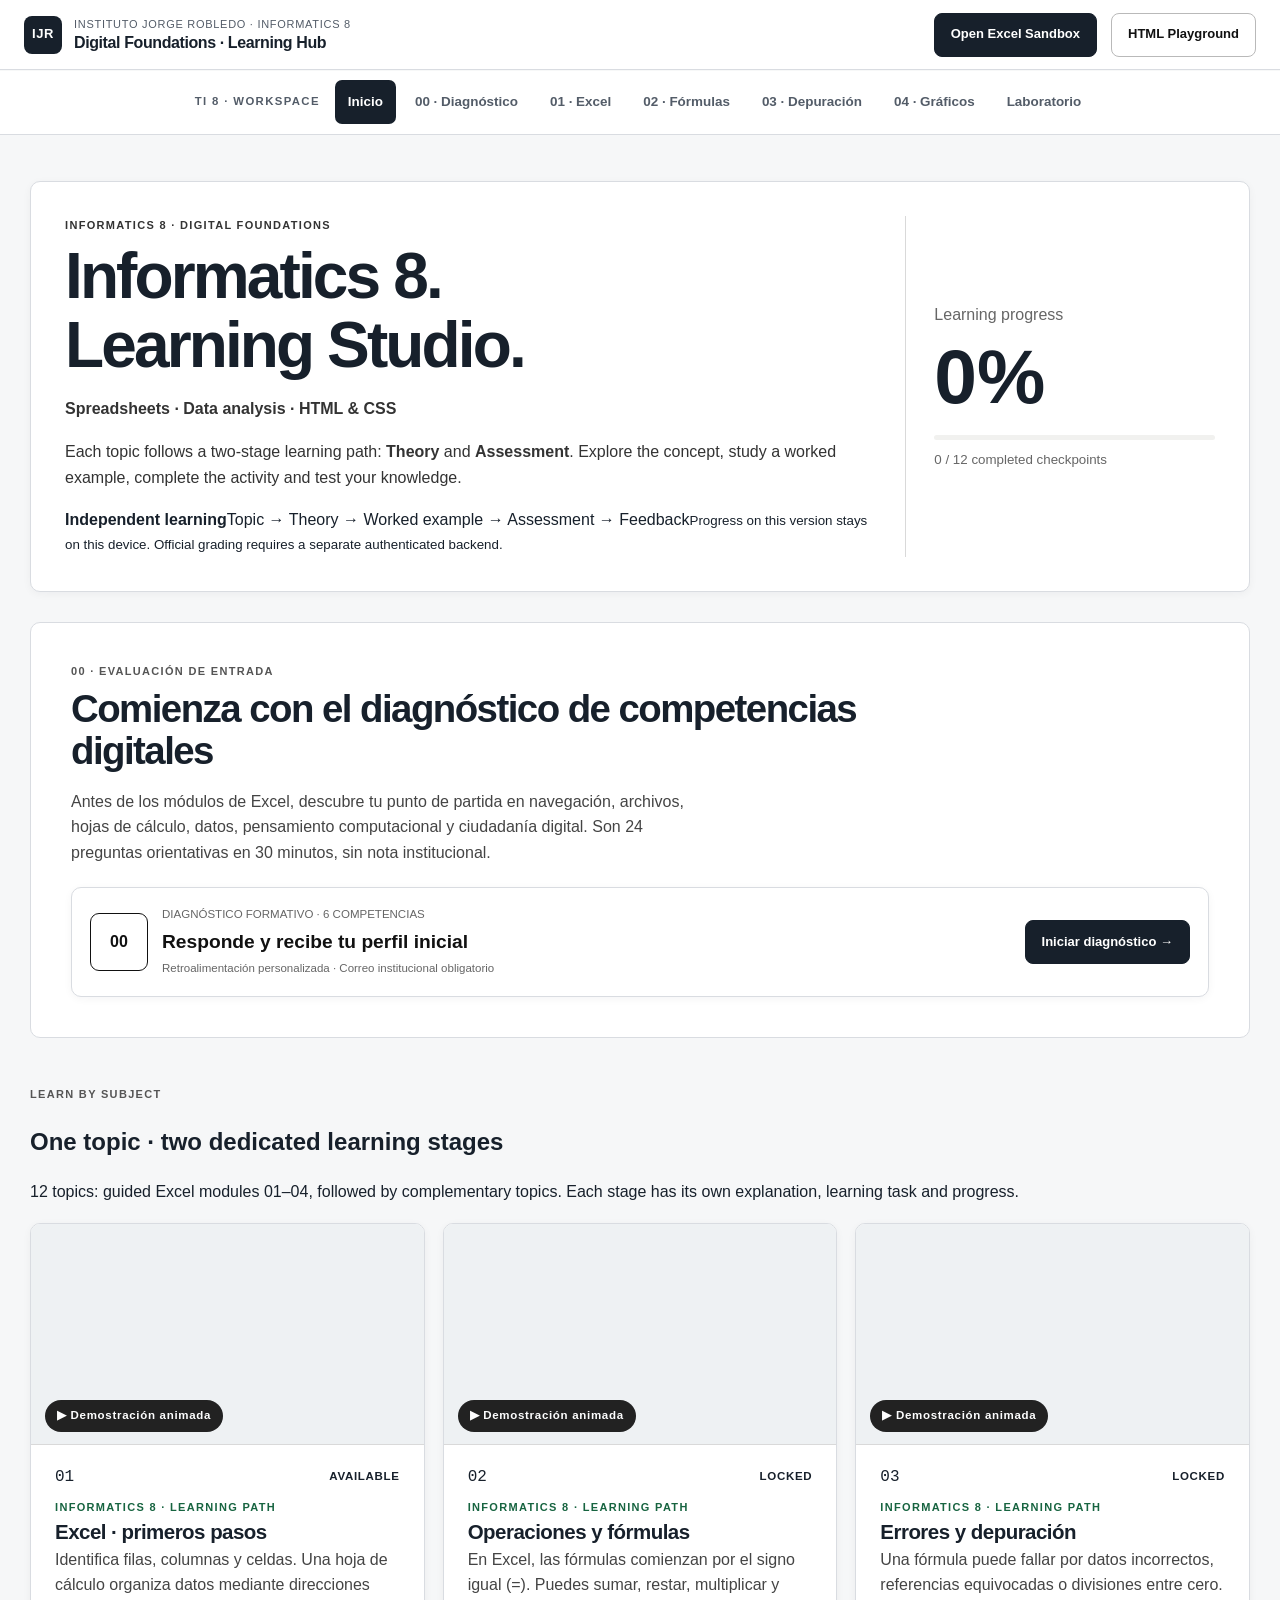
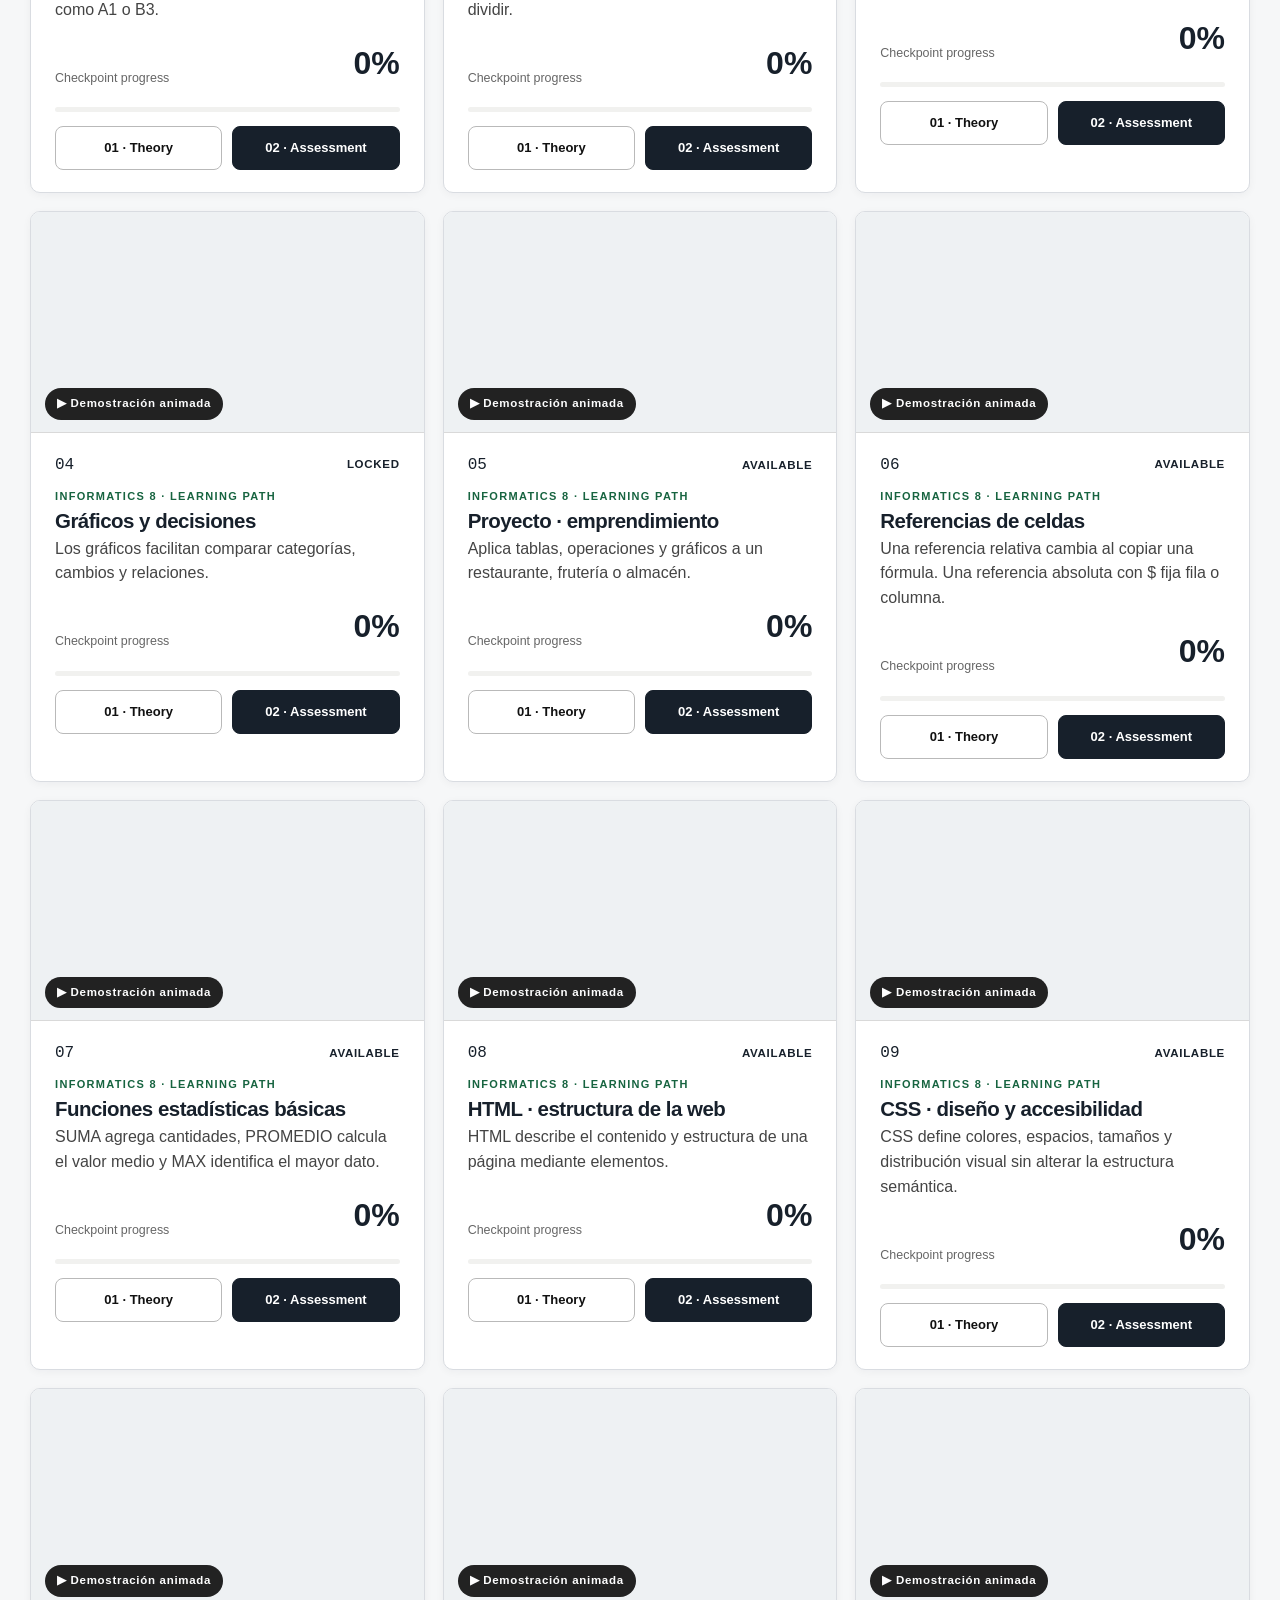
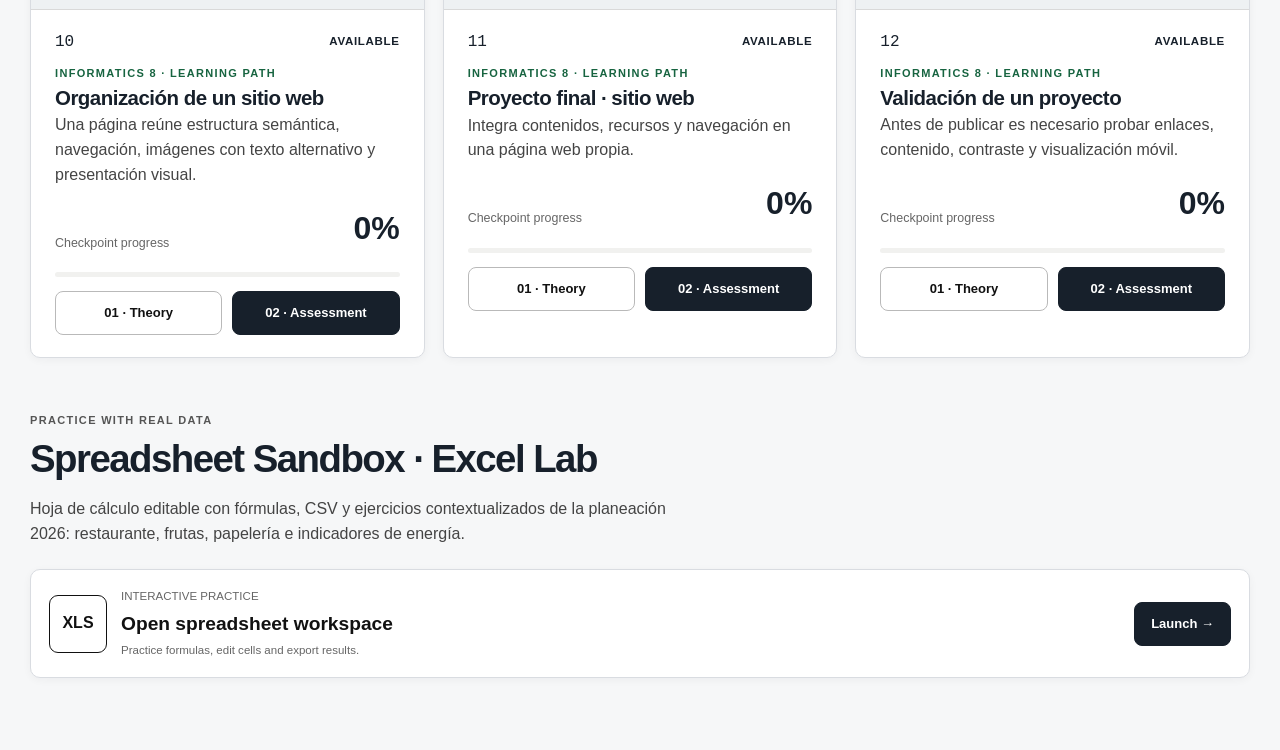
==== commit efc6acc5: "feat(ti8): unify learning studio navigation and shared visual system" ====
--- a/index.html
+++ b/index.html
@@ -1,9 +1,12 @@
 <!doctype html><html lang="es"><head><meta charset="utf-8"><meta name="viewport" content="width=device-width,initial-scale=1"><title>Informatics 8 · Learning Hub | IJR</title><meta name="description" content="Instituto Jorge Robledo Informatics 8, Theory and Assessment Learning Hub"><link rel="stylesheet" href="styles.css"><link rel="stylesheet" href="split-layout.css"><link rel="stylesheet" href="motion-figures.css?v=20261119-fullhd-v1"><link rel="stylesheet" href="hub-enhanced.css?v=20261119-fullhd-v1"><link rel="stylesheet" href="pedagogia-modulos.css?v=ti8-m12-20261119"><style>/* IJR Informatics adaptation — structural additions only; base visual system from Statistics 11 */
-body{background:#fff}.hub-shell{display:block}.hub-overview{margin-top:10px}.hub-overview h1{letter-spacing:-.055em}.hub-topic-card{cursor:default}.hub-topic-actions{margin-top:auto;flex-wrap:wrap}.hub-topic-actions button{flex:1}.hub-topic-card h2{letter-spacing:-.025em}.theory-hero,.workshop-hero{margin-top:6px}.hub-shell .button{white-space:normal}.lesson-explain{display:grid;grid-template-columns:1fr 1fr;gap:18px;margin-top:28px}.lesson-explain .concept-card{min-height:0}.lesson-explain .concept-card p{margin:0}.lab-zone{border:1px solid #111;padding:28px;margin-top:25px}.lab-zone textarea{width:100%;min-height:180px;background:#fbfbfa;border:1px solid #999;padding:16px;font:14px/1.65 Consolas,monospace;resize:vertical}.lab-zone iframe{width:100%;height:220px;background:white;border:1px solid #ccc}.lab-grid{display:grid;grid-template-columns:1fr 1fr;gap:15px}.quiz-option{display:block;border:1px solid #ddd;padding:15px 17px;margin:9px 0;cursor:pointer}.quiz-option:hover{border-color:#111}.quiz-option input{accent-color:#111;margin-right:9px}.answer-report{background:#f7f7f5;border-left:3px solid #111;padding:16px;margin-top:20px}.quiz-score{font-size:3rem;line-height:1;font-weight:850}.student-progress{display:grid;gap:8px}.demo-cube-stage{height:250px;display:grid;place-items:center;perspective:600px;background:#f7f7f5}.demo-cube{width:110px;height:110px;position:relative;transform-style:preserve-3d}.demo-face{position:absolute;width:110px;height:110px;border:2px solid #111;background:#eee9;display:grid;place-items:center;font-size:13px;font-weight:750}.face-1{transform:translateZ(55px)}.face-2{transform:rotateY(180deg) translateZ(55px)}.face-3{transform:rotateY(90deg) translateZ(55px)}.face-4{transform:rotateY(-90deg) translateZ(55px)}.face-5{transform:rotateX(90deg) translateZ(55px)}.face-6{transform:rotateX(-90deg) translateZ(55px)}.matrix-grid{display:grid;grid-template-columns:repeat(3,1fr);gap:8px;max-width:570px}.matrix-grid>*{border:1px solid #ddd;padding:12px;text-align:center}.matrix-grid input{width:95%;padding:8px;border:1px solid #ccc}.app-hidden{display:none!important}.crumb-link{background:none;border:0;padding:6px 0;color:#444;text-decoration:underline;text-underline-offset:4px;cursor:pointer}.topic-tools{margin-top:18px;display:flex;gap:10px;flex-wrap:wrap}.assessment-question{font-size:1.25rem;font-weight:750;margin-bottom:22px}.theory-navigation{display:flex;justify-content:space-between;gap:12px;margin-top:30px}.theory-navigation button{min-width:120px}.assessment-meta{font-size:.8rem;color:#666;margin:12px 0}@media(max-width:800px){.lesson-explain,.lab-grid{grid-template-columns:1fr}.hub-shell{padding:20px 16px}.hub-overview,.theory-hero,.workshop-hero{grid-template-columns:1fr}.global-progress-card,.theory-progress-card,.workshop-percent{border-left:0;border-top:1px solid #ddd;padding:20px 0 0}.hub-topic-grid{grid-template-columns:1fr}}</style></head><body><header class="topbar"><a href="./" class="brand" id="backHome"><span class="brand-mark">IJR</span><span><small>Instituto Jorge Robledo · Informatics 8</small><strong>Digital Foundations · Learning Hub</strong></span></a><div class="top-actions"><a class="button button-dark" href="excel-sandbox/">Open Excel Sandbox</a><button class="button button-light" id="openLab">HTML Playground</button></div></header>
-<main id="overview" class="hub-shell"><section class="hub-overview"><div><p class="eyebrow">INFORMATICS 8 · DIGITAL FOUNDATIONS</p><h1>Study the idea.<br>Then solve the workshop.</h1><p><strong>Spreadsheets · Data analysis · HTML & CSS</strong></p><p>Every subject follows the same two-stage structure as Statistics 11: <strong>Theory</strong> and <strong>Assessment</strong>. Explore the concept, study a worked example, complete the activity and test your knowledge.</p><div class="sequence-rule"><strong>Independent learning</strong><span>Topic → Theory → Worked example → Assessment → Feedback</span><small>Progress on this version stays on this device. Official grading requires a separate authenticated backend.</small></div></div><div class="global-progress-card"><span>Learning progress</span><strong id="globalPercent">0%</strong><div class="progress-track"><span id="globalProgressBar"></span></div><small id="globalProgressCopy">0 / 12 completed checkpoints</small></div></section><section class="resource-section" id="diagnosticModule" aria-labelledby="diagnosticModuleTitle" style="border:2px solid #111;padding:clamp(22px,3.2vw,40px);margin:30px 0 45px;background:#fafafa">
-<div class="section-heading"><p class="eyebrow">00 · EVALUACIÓN DE ENTRADA</p><h2 id="diagnosticModuleTitle">Comienza con el diagnóstico de competencias digitales</h2><p>Antes de los módulos de Excel, descubre tu punto de partida en navegación, archivos, hojas de cálculo, datos, pensamiento computacional y ciudadanía digital. Son 24 preguntas orientativas, sin límite de tiempo ni nota institucional.</p></div>
-<div class="resource-card" style="margin-top:18px"><div class="tech-mark-v8" style="width:58px;height:58px;border:1px solid #111;border-radius:9px;display:grid;place-items:center;font-weight:850">00</div><div><span>DIAGNÓSTICO FORMATIVO · 6 COMPETENCIAS</span><b>Responde y recibe tu perfil inicial</b><small>Retroalimentación personalizada · No requiere correo electrónico</small></div><a class="button button-dark" href="unidad-00-diagnostico/">Iniciar diagnóstico →</a></div>
-</section><section class="topic-grid-heading"><p class="eyebrow">LEARN BY SUBJECT</p><h2>One topic · two dedicated learning stages</h2><p>12 topics organized into Theory and Assessment. Each stage has its own explanation, learning task and progress.</p></section><section class="hub-topic-grid" id="topicGrid"></section><section class="resource-section"><div class="section-heading"><p class="eyebrow">PRACTICE WITH REAL DATA</p><h2>Spreadsheet Sandbox · Excel Lab</h2><p>Hoja de cálculo editable con fórmulas, CSV y ejercicios contextualizados de la planeación 2026: restaurante, frutas, papelería e indicadores de energía.</p></div><div class="resource-card"><div class="tech-mark-v8" style="width:58px;height:58px;border:1px solid #111;border-radius:9px;display:grid;place-items:center;font-weight:850">XLS</div><div><span>INTERACTIVE PRACTICE</span><b>Open spreadsheet workspace</b><small>Practice formulas, edit cells and export results.</small></div><a class="button button-dark" href="excel-sandbox/">Launch →</a></div></section></main>
+body{background:#fff}.hub-shell{display:block}.hub-overview{margin-top:10px}.hub-overview h1{letter-spacing:-.055em}.hub-topic-card{cursor:default}.hub-topic-actions{margin-top:auto;flex-wrap:wrap}.hub-topic-actions button{flex:1}.hub-topic-card h2{letter-spacing:-.025em}.theory-hero,.workshop-hero{margin-top:6px}.hub-shell .button{white-space:normal}.lesson-explain{display:grid;grid-template-columns:1fr 1fr;gap:18px;margin-top:28px}.lesson-explain .concept-card{min-height:0}.lesson-explain .concept-card p{margin:0}.lab-zone{border:1px solid #111;padding:28px;margin-top:25px}.lab-zone textarea{width:100%;min-height:180px;background:#fbfbfa;border:1px solid #999;padding:16px;font:14px/1.65 Consolas,monospace;resize:vertical}.lab-zone iframe{width:100%;height:220px;background:white;border:1px solid #ccc}.lab-grid{display:grid;grid-template-columns:1fr 1fr;gap:15px}.quiz-option{display:block;border:1px solid #ddd;padding:15px 17px;margin:9px 0;cursor:pointer}.quiz-option:hover{border-color:#111}.quiz-option input{accent-color:#111;margin-right:9px}.answer-report{background:#f7f7f5;border-left:3px solid #111;padding:16px;margin-top:20px}.quiz-score{font-size:3rem;line-height:1;font-weight:850}.student-progress{display:grid;gap:8px}.demo-cube-stage{height:250px;display:grid;place-items:center;perspective:600px;background:#f7f7f5}.demo-cube{width:110px;height:110px;position:relative;transform-style:preserve-3d}.demo-face{position:absolute;width:110px;height:110px;border:2px solid #111;background:#eee9;display:grid;place-items:center;font-size:13px;font-weight:750}.face-1{transform:translateZ(55px)}.face-2{transform:rotateY(180deg) translateZ(55px)}.face-3{transform:rotateY(90deg) translateZ(55px)}.face-4{transform:rotateY(-90deg) translateZ(55px)}.face-5{transform:rotateX(90deg) translateZ(55px)}.face-6{transform:rotateX(-90deg) translateZ(55px)}.matrix-grid{display:grid;grid-template-columns:repeat(3,1fr);gap:8px;max-width:570px}.matrix-grid>*{border:1px solid #ddd;padding:12px;text-align:center}.matrix-grid input{width:95%;padding:8px;border:1px solid #ccc}.app-hidden{display:none!important}.crumb-link{background:none;border:0;padding:6px 0;color:#444;text-decoration:underline;text-underline-offset:4px;cursor:pointer}.topic-tools{margin-top:18px;display:flex;gap:10px;flex-wrap:wrap}.assessment-question{font-size:1.25rem;font-weight:750;margin-bottom:22px}.theory-navigation{display:flex;justify-content:space-between;gap:12px;margin-top:30px}.theory-navigation button{min-width:120px}.assessment-meta{font-size:.8rem;color:#666;margin:12px 0}@media(max-width:800px){.lesson-explain,.lab-grid{grid-template-columns:1fr}.hub-shell{padding:20px 16px}.hub-overview,.theory-hero,.workshop-hero{grid-template-columns:1fr}.global-progress-card,.theory-progress-card,.workshop-percent{border-left:0;border-top:1px solid #ddd;padding:20px 0 0}.hub-topic-grid{grid-template-columns:1fr}}</style><link rel="stylesheet" href="studio-shell.css?v=20261125-1">
+</head><body><header class="topbar"><a href="./" class="brand" id="backHome"><span class="brand-mark">IJR</span><span><small>Instituto Jorge Robledo · Informatics 8</small><strong>Digital Foundations · Learning Hub</strong></span></a><div class="top-actions"><a class="button button-dark" href="excel-sandbox/">Open Excel Sandbox</a><button class="button button-light" id="openLab">HTML Playground</button></div></header>
+<nav class="studio-nav" aria-label="Navegación de Informática 8"><span class="studio-nav-label">TI 8 · Workspace</span><a href="./" aria-current="page">Inicio</a><a href="unidad-00-diagnostico/">00 · Diagnóstico</a><a href="unidad-01-excel/">01 · Excel</a><a href="unidad-02-excel/">02 · Fórmulas</a><a href="unidad-03-excel/">03 · Depuración</a><a href="unidad-04-excel/">04 · Gráficos</a><a href="excel-sandbox/">Laboratorio</a></nav>
+
+<main id="overview" class="hub-shell"><section class="hub-overview"><div><p class="eyebrow">INFORMATICS 8 · DIGITAL FOUNDATIONS</p><h1>Informatics 8.<br>Learning Studio.</h1><p><strong>Spreadsheets · Data analysis · HTML & CSS</strong></p><p>Each topic follows a two-stage learning path: <strong>Theory</strong> and <strong>Assessment</strong>. Explore the concept, study a worked example, complete the activity and test your knowledge.</p><div class="sequence-rule"><strong>Independent learning</strong><span>Topic → Theory → Worked example → Assessment → Feedback</span><small>Progress on this version stays on this device. Official grading requires a separate authenticated backend.</small></div></div><div class="global-progress-card"><span>Learning progress</span><strong id="globalPercent">0%</strong><div class="progress-track"><span id="globalProgressBar"></span></div><small id="globalProgressCopy">0 / 12 completed checkpoints</small></div></section><section class="resource-section" id="diagnosticModule" aria-labelledby="diagnosticModuleTitle" style="border:2px solid #111;padding:clamp(22px,3.2vw,40px);margin:30px 0 45px;background:#fafafa">
+<div class="section-heading"><p class="eyebrow">00 · EVALUACIÓN DE ENTRADA</p><h2 id="diagnosticModuleTitle">Comienza con el diagnóstico de competencias digitales</h2><p>Antes de los módulos de Excel, descubre tu punto de partida en navegación, archivos, hojas de cálculo, datos, pensamiento computacional y ciudadanía digital. Son 24 preguntas orientativas en 30 minutos, sin nota institucional.</p></div>
+<div class="resource-card" style="margin-top:18px"><div class="tech-mark-v8" style="width:58px;height:58px;border:1px solid #111;border-radius:9px;display:grid;place-items:center;font-weight:850">00</div><div><span>DIAGNÓSTICO FORMATIVO · 6 COMPETENCIAS</span><b>Responde y recibe tu perfil inicial</b><small>Retroalimentación personalizada · Correo institucional obligatorio</small></div><a class="button button-dark" href="unidad-00-diagnostico/">Iniciar diagnóstico →</a></div>
+</section><section class="topic-grid-heading"><p class="eyebrow">LEARN BY SUBJECT</p><h2>One topic · two dedicated learning stages</h2><p>12 topics: guided Excel modules 01–04, followed by complementary topics. Each stage has its own explanation, learning task and progress.</p></section><section class="hub-topic-grid" id="topicGrid"></section><section class="resource-section"><div class="section-heading"><p class="eyebrow">PRACTICE WITH REAL DATA</p><h2>Spreadsheet Sandbox · Excel Lab</h2><p>Hoja de cálculo editable con fórmulas, CSV y ejercicios contextualizados de la planeación 2026: restaurante, frutas, papelería e indicadores de energía.</p></div><div class="resource-card"><div class="tech-mark-v8" style="width:58px;height:58px;border:1px solid #111;border-radius:9px;display:grid;place-items:center;font-weight:850">XLS</div><div><span>INTERACTIVE PRACTICE</span><b>Open spreadsheet workspace</b><small>Practice formulas, edit cells and export results.</small></div><a class="button button-dark" href="excel-sandbox/">Launch →</a></div></section></main>
 <main id="theory" class="hub-shell app-hidden"><div class="split-breadcrumb"><button class="crumb-link" id="fromTheory">← Learning Hub</button><span> / Theory</span></div><section class="theory-hero"><div class="theory-hero-copy"><p id="theoryNo" class="eyebrow"></p><h1 id="theoryTitle"></h1><p id="theorySummary"></p><div class="theory-hero-actions"><button class="button button-dark" id="goWorkshop">Open Assessment →</button><button class="button button-light" id="markRead">Mark theory as reviewed</button></div></div><div class="theory-progress-card"><span>Theory checkpoint</span><strong id="theoryPercent">0%</strong><small>Reading progress on this device</small></div></section><section class="hub-figure" id="hubFigureSection"><div class="hub-figure-head"><div><p class="eyebrow">DEMOSTRACIÓN ANIMADA · MIRA EL PROCEDIMIENTO</p><h2>Observa antes de practicar</h2></div><p>La explicación se reproduce en bucle, como un GIF. Usa los controles para avanzar paso a paso o pulsa «⛶ Ampliar explicación» para verla en grande.</p></div><div id="hubFigure"></div></section><section class="theory-concepts"><div class="section-heading"><p class="eyebrow">CONCEPTUAL FOUNDATION</p><h2>Learn the concept</h2></div><div class="lesson-explain"><article class="concept-card"><span>01 · CONCEPT</span><h3>Understand the principle</h3><p id="theoryConcept"></p></article><article class="concept-card"><span>02 · EXAMPLE</span><h3>Worked example</h3><p id="theoryExample"></p></article><article class="concept-card"><span>03 · APPLY</span><h3>Try it yourself</h3><p id="theoryTask"></p></article><article class="concept-card"><span>04 · NEXT STEP</span><h3>Validate your understanding</h3><p>Continue to the dedicated assessment. Correct feedback is shown after each attempt.</p></article></div><section class="learning-goals-panel" id="expandedTheory"><div><p class="eyebrow">GUIDED LEARNING · EXCEL / WEB</p><h2 id="goalTitle">Learning objective</h2><p id="goalText"></p></div><div><h3>Step-by-step practice</h3><ol id="theorySteps"></ol><p id="theoryMistake" style="border-left:3px solid #111;padding-left:12px;margin-top:12px"></p><a class="button button-dark" id="openLessonSandbox" href="excel-sandbox/">Open Excel Sandbox →</a></div></section><section id="module2DeepDive" class="ped-deep-dive" aria-label="Módulo 2: explicaciones detalladas y actividades prácticas" hidden></section><div class="theory-navigation"><button class="button button-light" id="prevTopic">← Previous</button><button class="button button-light" id="nextTopic">Next topic →</button></div></section></main>
 <main id="workshop" class="hub-shell app-hidden"><div class="split-breadcrumb"><button class="crumb-link" id="fromWorkshop">← Learning Hub</button><span> / Assessment</span></div><section class="workshop-hero"><div><p class="eyebrow" id="workshopNo"></p><h1 id="workshopTitle"></h1><p id="workshopLead"></p><div class="workshop-hero-links"><button class="button button-light" id="reviewTheory">← Read Theory</button></div></div><div class="workshop-percent"><span>Assessment checkpoint</span><strong id="workshopPercent">0%</strong><small id="attemptLabel">Attempts on this device: 0</small></div></section><section class="resource-section"><div class="section-heading"><p class="eyebrow">ASSESSMENT · LEARNING EVIDENCE</p><h2>Knowledge checkpoint</h2><p>Choose the answer and validate it. This is a formative practice, not an institutional grade.</p></div><div class="lab-zone"><p class="assessment-question" id="questionText"></p><div id="choices"></div><div class="topic-tools"><button class="button button-dark" id="checkAnswer">Check answer</button></div><div id="assessmentResult" class="answer-report app-hidden" role="status" aria-live="polite"></div></div><div class="learning-goals-panel"><div><p class="eyebrow">APPLIED WORKSHOP</p><h2>Transfer your learning</h2></div><div><p id="workshopTask"></p><p>Document the process and present evidence to the teacher. This practical task is not automatically graded.</p></div></div></section></main>
 <main id="lab" class="hub-shell app-hidden"><div class="split-breadcrumb"><button class="crumb-link" id="labHome">← Learning Hub</button><span> / Interactive Lab</span></div><section class="theory-hero"><div><p class="eyebrow">INTERACTIVE EXPERIENCE</p><h1>Explore. Change.<br>Observe.</h1><p>Extra hands-on exploration space for Informatics 8.</p></div></section><section class="lab-zone" id="labContents"></section></main>
--- a/studio-shell.css
+++ b/studio-shell.css
@@ -0,0 +1,33 @@
+/* TI8 Studio — common visual layer; existing educational engines remain untouched. */
+:root{--studio-bg:#f6f7f8;--studio-surface:#fff;--studio-border:#d9dce1;--studio-ink:#17202b;--studio-muted:#535c68;--studio-accent:#245f45;--studio-focus:#245f45;--studio-radius:10px;--studio-shadow:0 2px 8px rgba(22,32,43,.045)}
+body{background:var(--studio-bg)!important;color:var(--studio-ink)}
+.topbar{background:#fff;gap:16px;min-height:70px;box-shadow:0 1px 0 rgba(22,32,43,.03);border-color:var(--studio-border)}
+.brand-mark{border-radius:8px;background:#17202b}.brand strong{letter-spacing:-.025em}.brand small{color:var(--studio-muted)}
+.topbar .button,.hub-shell .button,.guided-shell .button,.exam-primary,.exam-secondary{border-radius:8px;min-height:44px}
+.button:hover{transform:none}.button-dark,.exam-primary{background:var(--studio-ink);border-color:var(--studio-ink)}
+.studio-nav{display:flex;align-items:center;justify-content:center;gap:6px;flex-wrap:wrap;padding:10px clamp(12px,3vw,36px);border-bottom:1px solid var(--studio-border);background:var(--studio-surface)}
+.studio-nav a{display:inline-flex;align-items:center;justify-content:center;min-height:44px;padding:8px 13px;border-radius:7px;text-decoration:none;font-size:.84rem;font-weight:680;color:var(--studio-muted);line-height:1.3}
+.studio-nav a:hover{background:#eef1f3;color:var(--studio-ink)}
+.studio-nav a[aria-current=page]{background:var(--studio-ink);color:#fff}
+.studio-nav-label{font-size:.71rem;letter-spacing:.12em;text-transform:uppercase;font-weight:800;color:var(--studio-muted);padding:0 9px}
+.studio-nav a:focus-visible,button:focus-visible,a:focus-visible,input:focus-visible,select:focus-visible,textarea:focus-visible{outline:3px solid var(--studio-focus);outline-offset:3px}
+body:has(#examRunner:not([hidden])) .studio-nav{display:none}
+.hub-shell,.guided-shell,.exam-shell{max-width:1500px}
+.hub-overview,.theory-hero,.workshop-hero,.course-hero,.module-header,.exam-title-bar,.exam-intro{border:1px solid var(--studio-border);border-radius:var(--studio-radius);background:var(--studio-surface);box-shadow:var(--studio-shadow)}
+.hub-overview::after{display:none}
+.hub-overview h1,.theory-hero h1,.workshop-hero h1,.module-header h1,.course-hero h1,.exam-title-bar h1{color:var(--studio-ink);letter-spacing:-.045em;line-height:1.08}
+.hub-topic-card,.guided-card,.concept-card,.learning-goals-panel,.hub-figure,.lab-zone,.journey-stage,.journey-sidebar,.module-side,.exam-question-card,.exam-sidebar,.resource-card{border:1px solid var(--studio-border);border-radius:var(--studio-radius);background:var(--studio-surface);box-shadow:var(--studio-shadow)}
+.hub-topic-card:not(.locked):hover,.resource-card:hover,.lesson-explain .concept-card:hover{transform:none;border-color:#8b939d;box-shadow:0 4px 14px rgba(22,32,43,.08)}
+.hub-topic-preview{background:#eef1f3}.hub-topic-preview img,.hub-topic-preview video{object-fit:contain}.hub-topic-card:hover .hub-topic-preview img,.hub-topic-preview video{transform:none}
+.topic-fullhd-video,.module-lesson .study-video video{object-fit:contain;border-radius:8px}
+.hub-topic-status{font-weight:750;letter-spacing:.06em}
+#diagnosticModule{border:1px solid var(--studio-border)!important;background:var(--studio-surface)!important;border-radius:var(--studio-radius)}
+.exam-intro aside,.exam-figure,.figure-stage{border-color:var(--studio-border);border-radius:8px;background:#f6f7f8}
+.exam-timer-shell{border-color:var(--studio-border);border-radius:8px;box-shadow:var(--studio-shadow)}
+.journey-nav-item.is-current{background:var(--studio-ink)}.module-side{top:90px}
+.sheet-ribbon,.sheet-tabs,.inspector{background:#f6f7f8}.sheet-ribbon button,.sheet-ribbon label,.sheet-ribbon select{min-height:36px;border-radius:6px}.sheet-grid td,.sheet-grid th{font-size:13px}.workspace{height:calc(100dvh - 134px);min-height:660px}
+.studio-route-note{font-size:.84rem;line-height:1.55;color:var(--studio-muted);margin:10px 0 0}
+.studio-section-label{font-weight:750;color:var(--studio-muted);font-size:.8rem;letter-spacing:.08em;text-transform:uppercase}
+@media(min-width:1100px){.hub-topic-grid{grid-template-columns:repeat(3,minmax(0,1fr));gap:18px}.hub-topic-card h2{font-size:clamp(1.2rem,1.6vw,1.55rem)}}
+@media(max-width:840px){.studio-nav{justify-content:flex-start;gap:4px;padding:8px 12px}.studio-nav-label{flex-basis:100%;padding:2px 6px}.studio-nav a{padding:8px 10px;font-size:.8rem}.workspace{height:auto;min-height:700px}.topbar{flex-wrap:wrap}.top-actions{flex-wrap:wrap;gap:8px}.brand small{white-space:normal}.hub-overview,.theory-hero,.workshop-hero{gap:18px}.module-side{position:static}}
+@media(prefers-reduced-motion:reduce){.studio-nav a,.hub-topic-card,.resource-card,.button{transition:none!important;animation:none!important}html{scroll-behavior:auto}}
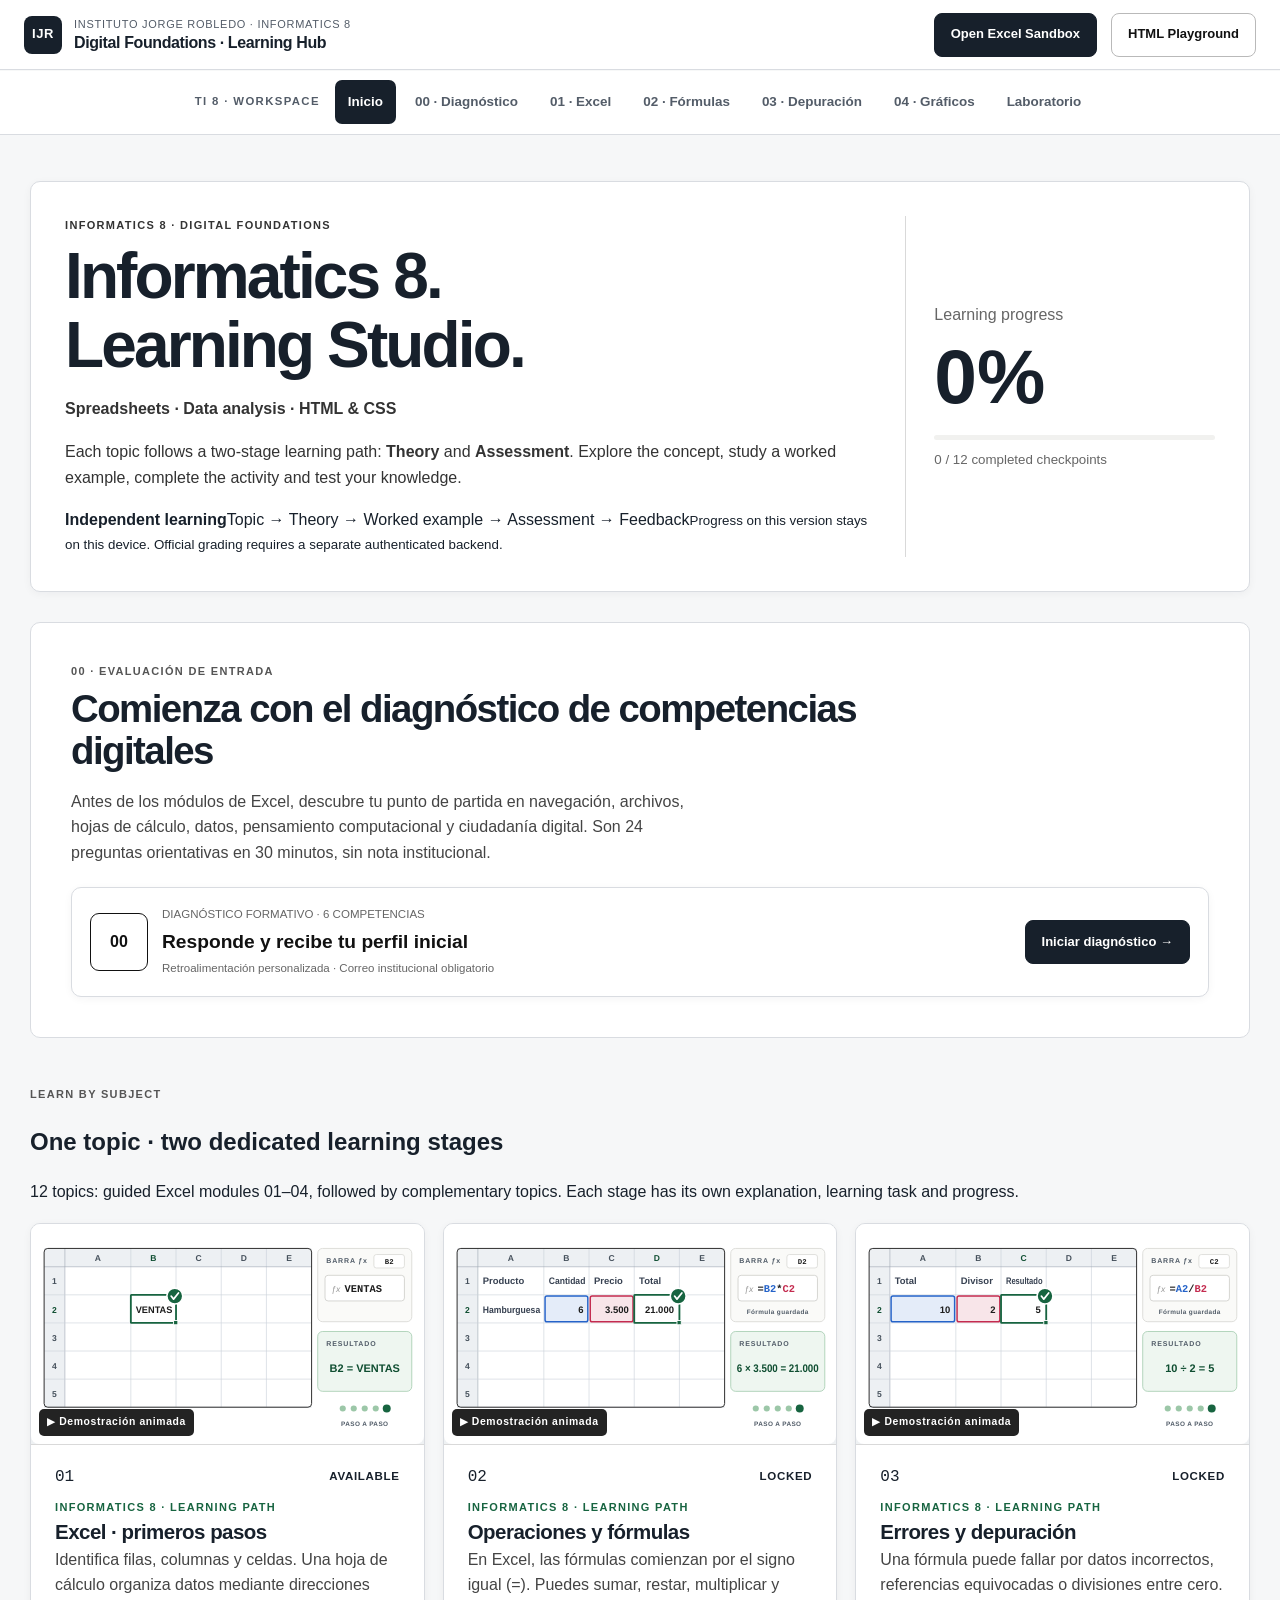
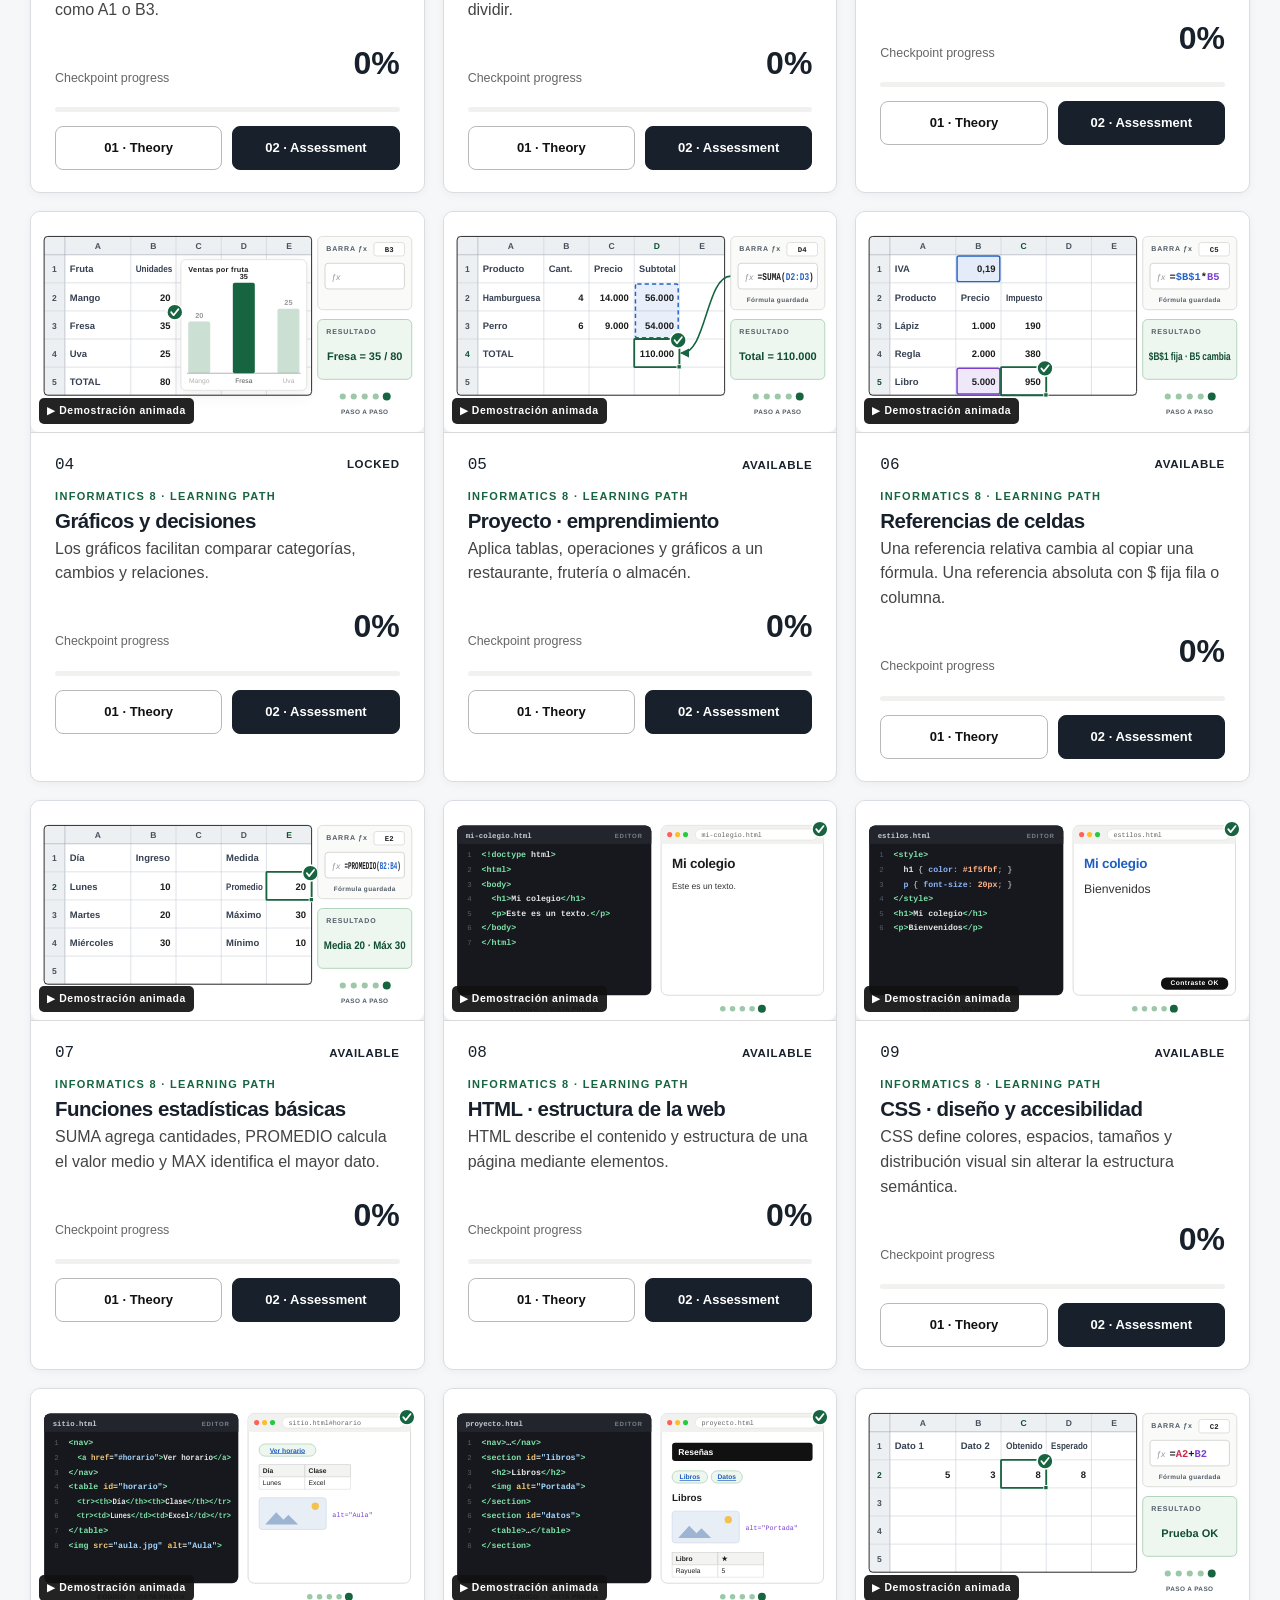
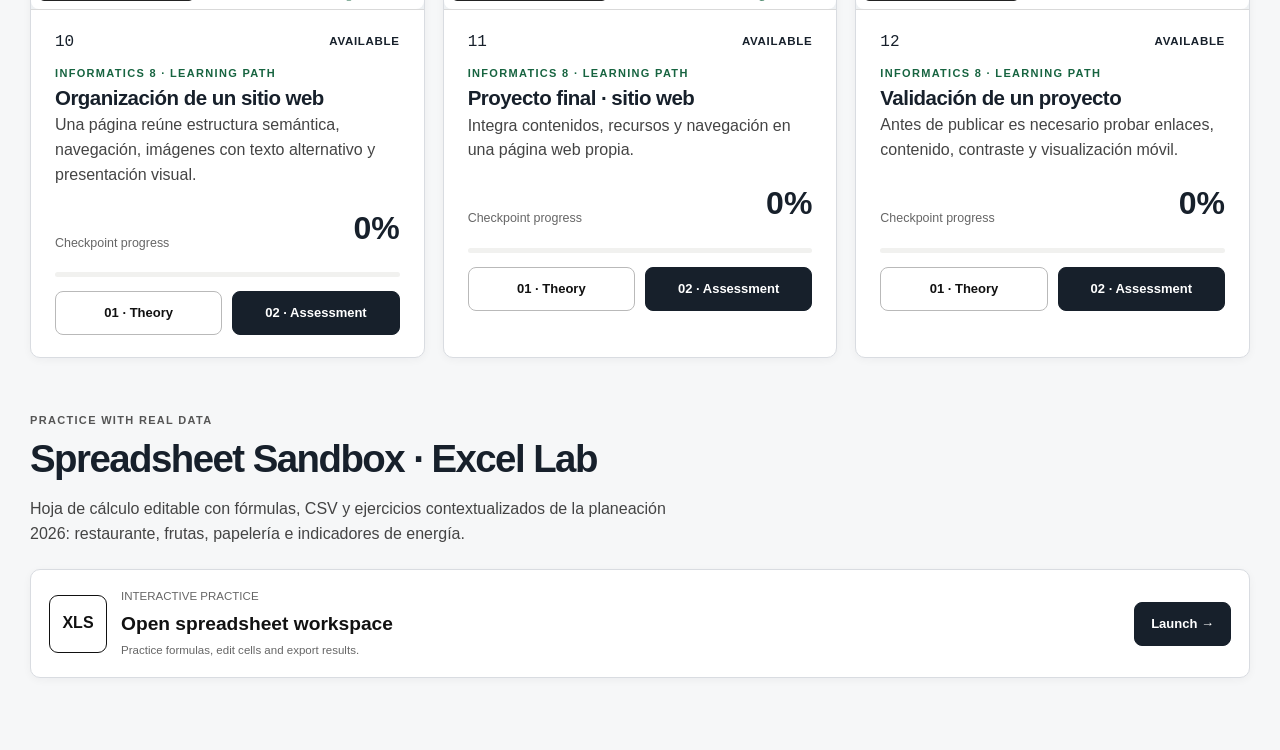
==== commit 7356c602: "feat(ti8): crisp vector media, contextual lesson diagrams and interactive timeline" ====
--- a/index.html
+++ b/index.html
@@ -1,4 +1,4 @@
-<!doctype html><html lang="es"><head><meta charset="utf-8"><meta name="viewport" content="width=device-width,initial-scale=1"><title>Informatics 8 · Learning Hub | IJR</title><meta name="description" content="Instituto Jorge Robledo Informatics 8, Theory and Assessment Learning Hub"><link rel="stylesheet" href="styles.css"><link rel="stylesheet" href="split-layout.css"><link rel="stylesheet" href="motion-figures.css?v=20261119-fullhd-v1"><link rel="stylesheet" href="hub-enhanced.css?v=20261119-fullhd-v1"><link rel="stylesheet" href="pedagogia-modulos.css?v=ti8-m12-20261119"><style>/* IJR Informatics adaptation — structural additions only; base visual system from Statistics 11 */
+<!doctype html><html lang="es"><head><meta charset="utf-8"><meta name="viewport" content="width=device-width,initial-scale=1"><title>Informatics 8 · Learning Hub | IJR</title><meta name="description" content="Instituto Jorge Robledo Informatics 8, Theory and Assessment Learning Hub"><link rel="stylesheet" href="styles.css"><link rel="stylesheet" href="split-layout.css"><link rel="stylesheet" href="motion-figures.css?v=20261125-vector-v2"><link rel="stylesheet" href="hub-enhanced.css?v=20261119-fullhd-v1"><link rel="stylesheet" href="pedagogia-modulos.css?v=ti8-m12-20261119"><style>/* IJR Informatics adaptation — structural additions only; base visual system from Statistics 11 */
 body{background:#fff}.hub-shell{display:block}.hub-overview{margin-top:10px}.hub-overview h1{letter-spacing:-.055em}.hub-topic-card{cursor:default}.hub-topic-actions{margin-top:auto;flex-wrap:wrap}.hub-topic-actions button{flex:1}.hub-topic-card h2{letter-spacing:-.025em}.theory-hero,.workshop-hero{margin-top:6px}.hub-shell .button{white-space:normal}.lesson-explain{display:grid;grid-template-columns:1fr 1fr;gap:18px;margin-top:28px}.lesson-explain .concept-card{min-height:0}.lesson-explain .concept-card p{margin:0}.lab-zone{border:1px solid #111;padding:28px;margin-top:25px}.lab-zone textarea{width:100%;min-height:180px;background:#fbfbfa;border:1px solid #999;padding:16px;font:14px/1.65 Consolas,monospace;resize:vertical}.lab-zone iframe{width:100%;height:220px;background:white;border:1px solid #ccc}.lab-grid{display:grid;grid-template-columns:1fr 1fr;gap:15px}.quiz-option{display:block;border:1px solid #ddd;padding:15px 17px;margin:9px 0;cursor:pointer}.quiz-option:hover{border-color:#111}.quiz-option input{accent-color:#111;margin-right:9px}.answer-report{background:#f7f7f5;border-left:3px solid #111;padding:16px;margin-top:20px}.quiz-score{font-size:3rem;line-height:1;font-weight:850}.student-progress{display:grid;gap:8px}.demo-cube-stage{height:250px;display:grid;place-items:center;perspective:600px;background:#f7f7f5}.demo-cube{width:110px;height:110px;position:relative;transform-style:preserve-3d}.demo-face{position:absolute;width:110px;height:110px;border:2px solid #111;background:#eee9;display:grid;place-items:center;font-size:13px;font-weight:750}.face-1{transform:translateZ(55px)}.face-2{transform:rotateY(180deg) translateZ(55px)}.face-3{transform:rotateY(90deg) translateZ(55px)}.face-4{transform:rotateY(-90deg) translateZ(55px)}.face-5{transform:rotateX(90deg) translateZ(55px)}.face-6{transform:rotateX(-90deg) translateZ(55px)}.matrix-grid{display:grid;grid-template-columns:repeat(3,1fr);gap:8px;max-width:570px}.matrix-grid>*{border:1px solid #ddd;padding:12px;text-align:center}.matrix-grid input{width:95%;padding:8px;border:1px solid #ccc}.app-hidden{display:none!important}.crumb-link{background:none;border:0;padding:6px 0;color:#444;text-decoration:underline;text-underline-offset:4px;cursor:pointer}.topic-tools{margin-top:18px;display:flex;gap:10px;flex-wrap:wrap}.assessment-question{font-size:1.25rem;font-weight:750;margin-bottom:22px}.theory-navigation{display:flex;justify-content:space-between;gap:12px;margin-top:30px}.theory-navigation button{min-width:120px}.assessment-meta{font-size:.8rem;color:#666;margin:12px 0}@media(max-width:800px){.lesson-explain,.lab-grid{grid-template-columns:1fr}.hub-shell{padding:20px 16px}.hub-overview,.theory-hero,.workshop-hero{grid-template-columns:1fr}.global-progress-card,.theory-progress-card,.workshop-percent{border-left:0;border-top:1px solid #ddd;padding:20px 0 0}.hub-topic-grid{grid-template-columns:1fr}}</style><link rel="stylesheet" href="studio-shell.css?v=20261125-1">
 </head><body><header class="topbar"><a href="./" class="brand" id="backHome"><span class="brand-mark">IJR</span><span><small>Instituto Jorge Robledo · Informatics 8</small><strong>Digital Foundations · Learning Hub</strong></span></a><div class="top-actions"><a class="button button-dark" href="excel-sandbox/">Open Excel Sandbox</a><button class="button button-light" id="openLab">HTML Playground</button></div></header>
 <nav class="studio-nav" aria-label="Navegación de Informática 8"><span class="studio-nav-label">TI 8 · Workspace</span><a href="./" aria-current="page">Inicio</a><a href="unidad-00-diagnostico/">00 · Diagnóstico</a><a href="unidad-01-excel/">01 · Excel</a><a href="unidad-02-excel/">02 · Fórmulas</a><a href="unidad-03-excel/">03 · Depuración</a><a href="unidad-04-excel/">04 · Gráficos</a><a href="excel-sandbox/">Laboratorio</a></nav>
@@ -11,7 +11,7 @@
 <main id="workshop" class="hub-shell app-hidden"><div class="split-breadcrumb"><button class="crumb-link" id="fromWorkshop">← Learning Hub</button><span> / Assessment</span></div><section class="workshop-hero"><div><p class="eyebrow" id="workshopNo"></p><h1 id="workshopTitle"></h1><p id="workshopLead"></p><div class="workshop-hero-links"><button class="button button-light" id="reviewTheory">← Read Theory</button></div></div><div class="workshop-percent"><span>Assessment checkpoint</span><strong id="workshopPercent">0%</strong><small id="attemptLabel">Attempts on this device: 0</small></div></section><section class="resource-section"><div class="section-heading"><p class="eyebrow">ASSESSMENT · LEARNING EVIDENCE</p><h2>Knowledge checkpoint</h2><p>Choose the answer and validate it. This is a formative practice, not an institutional grade.</p></div><div class="lab-zone"><p class="assessment-question" id="questionText"></p><div id="choices"></div><div class="topic-tools"><button class="button button-dark" id="checkAnswer">Check answer</button></div><div id="assessmentResult" class="answer-report app-hidden" role="status" aria-live="polite"></div></div><div class="learning-goals-panel"><div><p class="eyebrow">APPLIED WORKSHOP</p><h2>Transfer your learning</h2></div><div><p id="workshopTask"></p><p>Document the process and present evidence to the teacher. This practical task is not automatically graded.</p></div></div></section></main>
 <main id="lab" class="hub-shell app-hidden"><div class="split-breadcrumb"><button class="crumb-link" id="labHome">← Learning Hub</button><span> / Interactive Lab</span></div><section class="theory-hero"><div><p class="eyebrow">INTERACTIVE EXPERIENCE</p><h1>Explore. Change.<br>Observe.</h1><p>Extra hands-on exploration space for Informatics 8.</p></div></section><section class="lab-zone" id="labContents"></section></main>
 <dialog class="figure-dialog" id="figureDialog" aria-labelledby="figureDialogTitle"><div class="figure-dialog-layout"><header class="figure-dialog-header"><div><p>INFORMÁTICA 8 · DEMOSTRACIÓN GUIADA</p><h2 id="figureDialogTitle">Explicación ampliada</h2></div><button type="button" id="closeFigureDialog">✕ Cerrar</button></header><div class="figure-dialog-body" id="figureDialogBody"></div><footer class="figure-dialog-footer"><strong>Reproducción automática y continua</strong><span>Pulsa Esc o Cerrar para volver al tema.</span></footer></div></dialog>
-<script src="motion-figures.js?v=20261119-fullhd-v1"></script>
+<script src="motion-figures.js?v=20261125-vector-v2"></script>
 <script src="pedagogia-modulos.js?v=ti8-m12-20261119"></script><script>
 "use strict";
 const DATA={"grade":"8","course":"Digital Foundations","repo":"Inform-tica-Octavo","summary":"Spreadsheets · Data analysis · HTML & CSS","lab":"html","topics":[["Excel · primeros pasos","Identifica filas, columnas y celdas. Una hoja de cálculo organiza datos mediante direcciones como A1 o B3.","Las celdas almacenan números, textos o fórmulas. Utiliza formato para mejorar la lectura, no para alterar los datos.","Crea una tabla con producto, cantidad y precio.",["¿Qué representa B3?","La columna B y la fila 3","La fila B y la columna 3",0]],["Operaciones y fórmulas","En Excel, las fórmulas comienzan por el signo igual (=). Puedes sumar, restar, multiplicar y dividir.","Ejemplos: =A2+B2, =A2*B2, =SUMA(A2:A10). Comprueba que los datos estén escritos como números.","Calcula el precio total de una compra con cantidad × precio unitario.",["¿Qué operación realiza =B2*C2?","Multiplicación","División",0]],["Errores y depuración","Una fórmula puede fallar por datos incorrectos, referencias equivocadas o divisiones entre cero.","Aprende a diferenciar entre errores de sintaxis, referencias y datos. La verificación es parte del razonamiento matemático.","Corrige una hoja con errores introducidos deliberadamente.",["¿Qué conviene hacer ante un error?","Revisar datos y fórmula","Borrar toda la hoja",0]],["Gráficos y decisiones","Los gráficos facilitan comparar categorías, cambios y relaciones.","Una gráfica de barras compara categorías; una gráfica de líneas muestra evolución temporal. Siempre añade títulos y unidades.","Grafica ventas semanales e identifica el producto más vendido.",["¿Qué gráfico suele comparar categorías?","Barras","Líneas de código",0]],["Proyecto · emprendimiento","Aplica tablas, operaciones y gráficos a un restaurante, frutería o almacén.","Calcula ingresos, costos, cantidades y conclusiones. Documenta supuestos y revisa los resultados.","Desarrolla una hoja de cálculo para una tienda.",["¿Qué evidencia una buena conclusión?","Datos y cálculos","Solo una opinión",0]],["Referencias de celdas","Una referencia relativa cambia al copiar una fórmula. Una referencia absoluta con $ fija fila o columna.","Ejemplo: =$B$2*C3 mantiene B2 fija y permite que C3 cambie.","Construye dos fórmulas con referencias diferentes.",["¿Qué expresión fija fila y columna?","$A$1","A1",0]],["Funciones estadísticas básicas","SUMA agrega cantidades, PROMEDIO calcula el valor medio y MAX identifica el mayor dato.","Escribe =PROMEDIO(B2:B6) para obtener la media de cinco registros.","Analiza ingresos de cinco días y compara media y máximo.",["¿Qué función devuelve el mayor valor?","MAX","SUMA",0]],["HTML · estructura de la web","HTML describe el contenido y estructura de una página mediante elementos.","Una estructura básica contiene html, head y body. Los títulos usan h1, los párrafos p y los enlaces a.","Construye una página de presentación y comprueba su estructura.",["¿Cuál elemento corresponde a un párrafo?","\u003cp>","\u003ch1>",0]],["CSS · diseño y accesibilidad","CSS define colores, espacios, tamaños y distribución visual sin alterar la estructura semántica.","Las reglas CSS usan selectores y propiedades. Mantén contraste suficiente, etiquetas claras y diseño adaptable.","Personaliza los estilos de tu página y verifica su lectura en móvil.",["¿Qué tecnología aplica estilos?","CSS","CSV",0]],["Organización de un sitio web","Una página reúne estructura semántica, navegación, imágenes con texto alternativo y presentación visual.","HTML aporta el significado; CSS define la presentación. Los enlaces utilizan href.","Construye un menú con enlaces internos.",["¿Qué atributo define el destino de un enlace?","href","alt",0]],["Proyecto final · sitio web","Integra contenidos, recursos y navegación en una página web propia.","Planifica, crea, comprueba enlaces, revisa accesibilidad y presenta la solución.","Publica un sitio web educativo con una tabla o gráfico de datos.",["¿Qué debes comprobar antes de publicar?","Enlaces y contenido","Solo el color del fondo",0]],["Validación de un proyecto","Antes de publicar es necesario probar enlaces, contenido, contraste y visualización móvil.","Una aplicación se considera funcional cuando responde correctamente a las interacciones previstas.","Prueba tu sitio en dos tamaños de pantalla.",["¿Qué prueba es pertinente?","Comprobar navegación","Cambiar solo el título",0]]]};
@@ -23,7 +23,7 @@
 let active=0;
 function save(){try{localStorage.setItem(key,JSON.stringify(store))}catch{}}
 function sanitize(v){return String(v).replace(/[&<>"']/g,c=>({"&":"&amp;","<":"&lt;",">":"&gt;",'"':"&quot;","'":"&quot;"}[c]))}
-function setView(name){for(const id of ["overview","theory","workshop","lab"])$(id).classList.toggle("app-hidden",id!==name);window.scrollTo(0,0)}
+function setView(name){for(const id of ["overview","theory","workshop","lab"])$(id).classList.toggle("app-hidden",id!==name);if(name!=="theory")$("hubFigure").querySelectorAll("video").forEach(v=>v.pause());window.scrollTo(0,0)}
 function moduleStats(index){
  if(index>=4)return {done:store.completed.includes(index),percent:store.completed.includes(index)?100:store.reviewed.includes(index)?50:0,available:true};
  const length=index===0?7:5;
@@ -36,21 +36,21 @@
 function completedCount(){return DATA.topics.reduce((n,_,i)=>n+(moduleStats(i).done?1:0),0)}
 function pct(){return Math.round(completedCount()*100/DATA.topics.length)}
 function renderProgress(){const p=pct();$("globalPercent").textContent=p+"%";$("globalProgressBar").style.width=p+"%";$("globalProgressCopy").textContent=completedCount()+" / "+DATA.topics.length+" completed checkpoints"}
-function card(index){const t=DATA.topics[index],module=moduleStats(index),done=module.done,section=document.createElement("article");section.className="hub-topic-card";section.innerHTML='<button type="button" class="hub-topic-preview" aria-label="Ver demostración animada"><video src="assets/videos/thumbs/topic-'+String(index+1).padStart(2,"0")+'.mp4" aria-label="Demostración animada: '+sanitize(t[0])+'" muted loop playsinline preload="metadata" '+(matchMedia("(prefers-reduced-motion: reduce)").matches?"":"autoplay ")+'width="640" height="360"></video><span>▶ Demostración animada</span></button><div class="hub-topic-top"><span class="hub-topic-number">'+String(index+1).padStart(2,"0")+'</span><span class="hub-topic-status">'+(done?"COMPLETED":module.available?"AVAILABLE":"LOCKED")+'</span></div><div><p class="eyebrow">INFORMATICS '+DATA.grade+' · LEARNING PATH</p><h2>'+sanitize(t[0])+'</h2><p>'+sanitize(t[1])+'</p></div><div class="hub-topic-progress"><div><span>Checkpoint progress</span><strong>'+(module.percent+"%")+'</strong></div><div class="progress-track"><span style="width:'+(module.percent+"%")+'"></span></div></div><div class="hub-topic-actions"><button type="button" class="button button-light theory-action">01 · Theory</button><button type="button" class="button button-dark workshop-action">02 · Assessment</button></div>';section.querySelector(".theory-action").onclick=()=>openTheory(index);section.querySelector(".hub-topic-preview").onclick=()=>openTheory(index);section.querySelector(".workshop-action").onclick=()=>openWorkshop(index);return section}
-function cards(){$("topicGrid").replaceChildren();DATA.topics.forEach((_,i)=>$("topicGrid").append(card(i)));renderProgress()}
+function card(index){const t=DATA.topics[index],module=moduleStats(index),done=module.done,section=document.createElement("article");section.className="hub-topic-card";section.innerHTML='<button type="button" class="hub-topic-preview" aria-label="Ver demostración animada"><div class="studio-vector-preview" aria-hidden="true"></div><span>▶ Demostración animada</span></button><div class="hub-topic-top"><span class="hub-topic-number">'+String(index+1).padStart(2,"0")+'</span><span class="hub-topic-status">'+(done?"COMPLETED":module.available?"AVAILABLE":"LOCKED")+'</span></div><div><p class="eyebrow">INFORMATICS '+DATA.grade+' · LEARNING PATH</p><h2>'+sanitize(t[0])+'</h2><p>'+sanitize(t[1])+'</p></div><div class="hub-topic-progress"><div><span>Checkpoint progress</span><strong>'+(module.percent+"%")+'</strong></div><div class="progress-track"><span style="width:'+(module.percent+"%")+'"></span></div></div><div class="hub-topic-actions"><button type="button" class="button button-light theory-action">01 · Theory</button><button type="button" class="button button-dark workshop-action">02 · Assessment</button></div>';section.querySelector(".theory-action").onclick=()=>openTheory(index);section.querySelector(".hub-topic-preview").onclick=()=>openTheory(index);section.querySelector(".workshop-action").onclick=()=>openWorkshop(index);return section}
+function cards(){$("topicGrid").replaceChildren();DATA.topics.forEach((_,i)=>{const tile=card(i);$("topicGrid").append(tile);const host=tile.querySelector(".studio-vector-preview");if(window.AnimatedExcelFigures){window.AnimatedExcelFigures.snapshot(FIG[i],host)}else{host.textContent="Demostración disponible en la lección"}});renderProgress()}
 function openTheory(i){if(i>=0&&i<4){window.location.href="unidad-0"+(i+1)+"-excel/";return;}active=i;const deepDive=$("module2DeepDive");deepDive.hidden=i!==1;if(i===1&&window.IJRPedagogy)window.IJRPedagogy.renderModule2(deepDive);const t=DATA.topics[i];$("theoryNo").textContent="TOPIC "+String(i+1).padStart(2,"0");$("theoryTitle").textContent=t[0];$("theorySummary").textContent=t[1];$("theoryConcept").textContent=t[2];$("theoryExample").textContent=DETAILED[i].example; $("goalText").textContent=DETAILED[i].goal; $("goalTitle").textContent="What you will learn"; $("theoryMistake").textContent="Common pitfall: "+DETAILED[i].errors; $("theorySteps").replaceChildren(); DETAILED[i].steps.forEach(st=>{const li=document.createElement("li");li.textContent=st;$("theorySteps").append(li)});const ex=DETAILED[i].sandbox; $("openLessonSandbox").href=ex==="web"?"#html-lab":"excel-sandbox/?exercise="+encodeURIComponent(ex); $("openLessonSandbox").textContent=ex==="web"?"Open HTML playground →":"Practice in Excel Sandbox →";$("theoryTask").textContent=t[3];$("theoryPercent").textContent=store.reviewed.includes(i)?"100%":"0%";$("markRead").textContent=store.reviewed.includes(i)?"✓ Reviewed":"Mark theory as reviewed";if(window.AnimatedExcelFigures){
   window.AnimatedExcelFigures.render(FIG[i],$("hubFigure"));
   const fullHd=document.createElement("video");
   fullHd.className="topic-fullhd-video";
   fullHd.src="assets/videos/topic-"+String(i+1).padStart(2,"0")+".mp4";
   fullHd.muted=true;fullHd.defaultMuted=true;fullHd.loop=true;
-  fullHd.autoplay=!window.matchMedia("(prefers-reduced-motion: reduce)").matches;
+  fullHd.autoplay=false;
   fullHd.playsInline=true;fullHd.controls=true;fullHd.preload="metadata";
   fullHd.setAttribute("aria-label","Demostración Full HD: "+t[0]);
   const videoPanel=document.createElement("div");videoPanel.className="topic-fullhd-panel";
-  const videoTitle=document.createElement("p");videoTitle.textContent="VIDEO FULL HD · REPRODUCCIÓN AUTOMÁTICA";
+  const videoTitle=document.createElement("p");videoTitle.textContent="VIDEO FULL HD · REPRODUCCIÓN OPCIONAL";
   videoPanel.append(videoTitle,fullHd);
-  $("hubFigure").prepend(videoPanel);
+  $("hubFigure").append(videoPanel);
   if(fullHd.autoplay)fullHd.play().catch(()=>{});
 }$("prevTopic").disabled=i===0;$("nextTopic").disabled=i===DATA.topics.length-1;setView("theory")}
 $("openLessonSandbox").addEventListener("click",e=>{if(DETAILED[active].sandbox==="web"){e.preventDefault();setView("lab")}});
--- a/motion-figures.css
+++ b/motion-figures.css
@@ -151,3 +151,21 @@
 .motion-stage .bar-value{font-size:12px;font-weight:850;opacity:0;transition:opacity .4s .6s}.motion-stage .grow .bar-value{opacity:1}
 .motion-stage .bar-label{font-size:11px;fill:#555!important}
 @keyframes popScale{0%{opacity:0;scale:.4}100%{opacity:1;scale:1}}
+
+/* Vector studio: clean white canvas, consistent stroke, accessible frame controls. */
+.motion-stage{border-radius:8px;padding:8px;background:#fff;box-shadow:none}
+.motion-stage svg{min-height:0;display:block;width:100%;height:auto;overflow:hidden;text-rendering:geometricPrecision;shape-rendering:geometricPrecision}
+.motion-stage .line{stroke:#cbd2da}.motion-stage .line.strong{stroke:#9fa9b4}.motion-stage .sheet-header{fill:#edf0f3}.motion-stage .axis-label{fill:#46515c!important}
+.motion-stage .panel-title,.motion-stage .panel-hint{fill:#515c68!important}
+.motion-stage .cell-text{font-size:15.5px}.motion-stage .result-text{font-size:18px}.motion-stage .cell-label{fill:#374151!important}
+.motion-stage.motion-snapshot{border:0;padding:0;background:#fff;box-shadow:none;width:100%;height:100%}
+.motion-snapshot svg{height:100%;width:100%;min-height:0}
+.motion-snapshot *{animation:none!important;transition:none!important}
+.motion-snapshot .flow.visible{stroke-dashoffset:0!important}
+.motion-timeline{display:flex;gap:6px;margin:12px 0;flex-wrap:wrap}
+.motion-timeline button{min-height:40px;min-width:42px;flex:1;border:1px solid #cbd2da;border-radius:5px;background:#fff;color:#374151;font:700 13px ui-monospace,Consolas,monospace;cursor:pointer}
+.motion-timeline button.is-past{background:#e5f3eb;color:#245f45}.motion-timeline button.is-current{background:#17202b;color:#fff;border-color:#17202b}
+.motion-controls button,.motion-speed{min-height:44px;border-radius:6px;border:1px solid #cbd2da;background:#fff;color:#17202b;padding:8px 12px;font-weight:700}
+.motion-controls button.motion-primary,.motion-controls button.motion-expand{background:#17202b;color:#fff;border-color:#17202b}
+.motion-explanation{background:#f6f7f8;border:1px solid #d9dce1;border-left:3px solid #245f45;border-radius:6px;font-size:1.06rem}
+.motion-controls button[hidden]{display:none!important}
--- a/studio-shell.css
+++ b/studio-shell.css
@@ -31,3 +31,17 @@
 @media(min-width:1100px){.hub-topic-grid{grid-template-columns:repeat(3,minmax(0,1fr));gap:18px}.hub-topic-card h2{font-size:clamp(1.2rem,1.6vw,1.55rem)}}
 @media(max-width:840px){.studio-nav{justify-content:flex-start;gap:4px;padding:8px 12px}.studio-nav-label{flex-basis:100%;padding:2px 6px}.studio-nav a{padding:8px 10px;font-size:.8rem}.workspace{height:auto;min-height:700px}.topbar{flex-wrap:wrap}.top-actions{flex-wrap:wrap;gap:8px}.brand small{white-space:normal}.hub-overview,.theory-hero,.workshop-hero{gap:18px}.module-side{position:static}}
 @media(prefers-reduced-motion:reduce){.studio-nav a,.hub-topic-card,.resource-card,.button{transition:none!important;animation:none!important}html{scroll-behavior:auto}}
+
+/* Shared media workspace: vector previews, exact data figures, video kept as secondary media. */
+.studio-vector-preview{position:absolute;inset:0;display:grid;place-items:center;background:#fff}
+.hub-topic-preview .studio-vector-preview svg{max-height:100%;max-width:100%}
+.hub-topic-preview>span{bottom:8px;left:8px;font-size:.65rem;border-radius:5px;padding:5px 8px}
+.studio-vector-detail{border:1px solid var(--studio-border);border-radius:8px;background:white;margin:14px 0;overflow:hidden}
+.studio-vector-detail summary{padding:14px 16px;cursor:pointer;font-weight:750;color:var(--studio-ink)}
+.studio-vector-host{padding:12px}
+.studio-exercise-figure{margin:14px 0 18px;border:1px solid var(--studio-border);background:white;border-radius:8px;overflow:hidden}
+.studio-exercise-figure svg{display:block;width:100%;height:auto;font-family:Inter,Arial,sans-serif;text-rendering:geometricPrecision}
+.studio-figure-caption{font-size:.85rem;padding:12px 15px;color:var(--studio-muted);border-top:1px solid var(--studio-border)}
+.study-video video,.topic-fullhd-video{display:block;width:100%;height:auto;aspect-ratio:16/9;object-fit:contain;background:#17202b;border-radius:7px}
+.study-video,.topic-fullhd-panel{border:1px solid var(--studio-border);border-radius:8px;background:white;padding:clamp(12px,2vw,22px)}
+@media(max-width:600px){.studio-vector-host{padding:6px}.studio-figure-caption{font-size:.8rem}.hub-topic-preview>span{font-size:.65rem}}
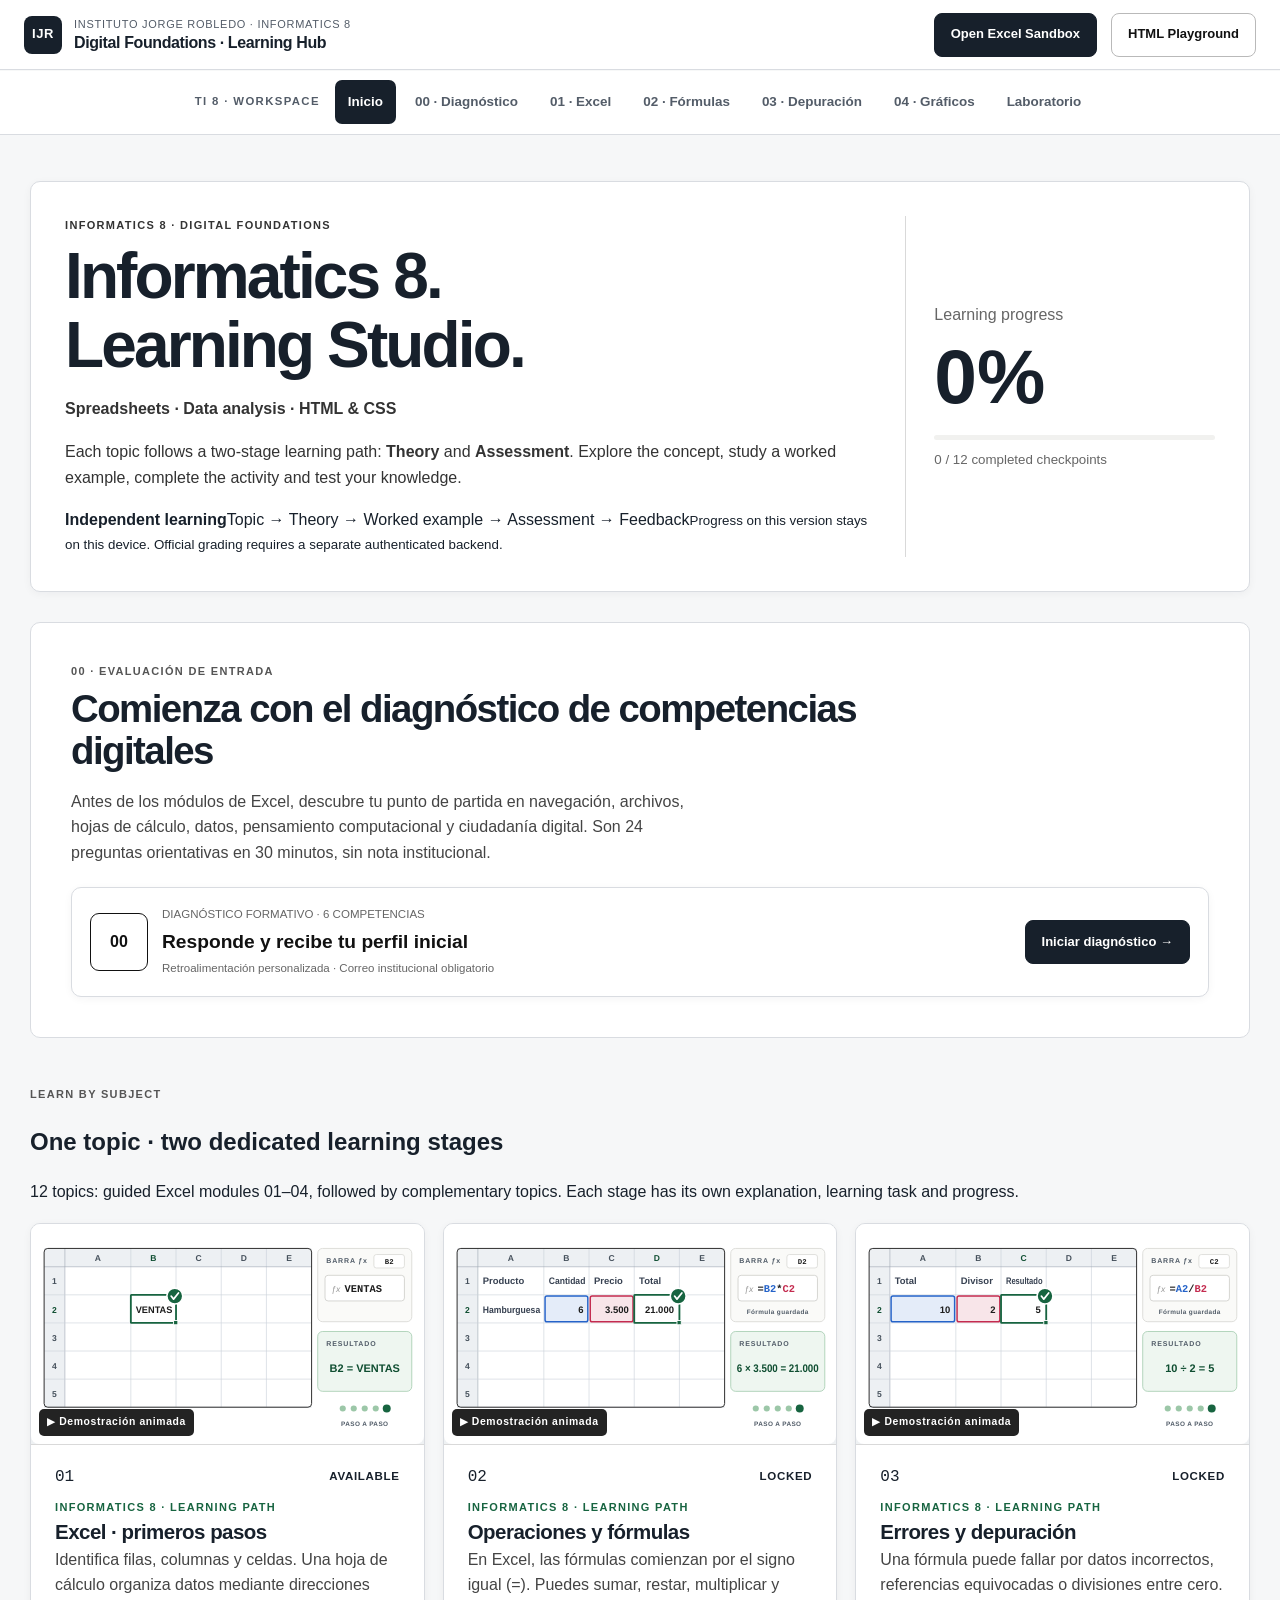
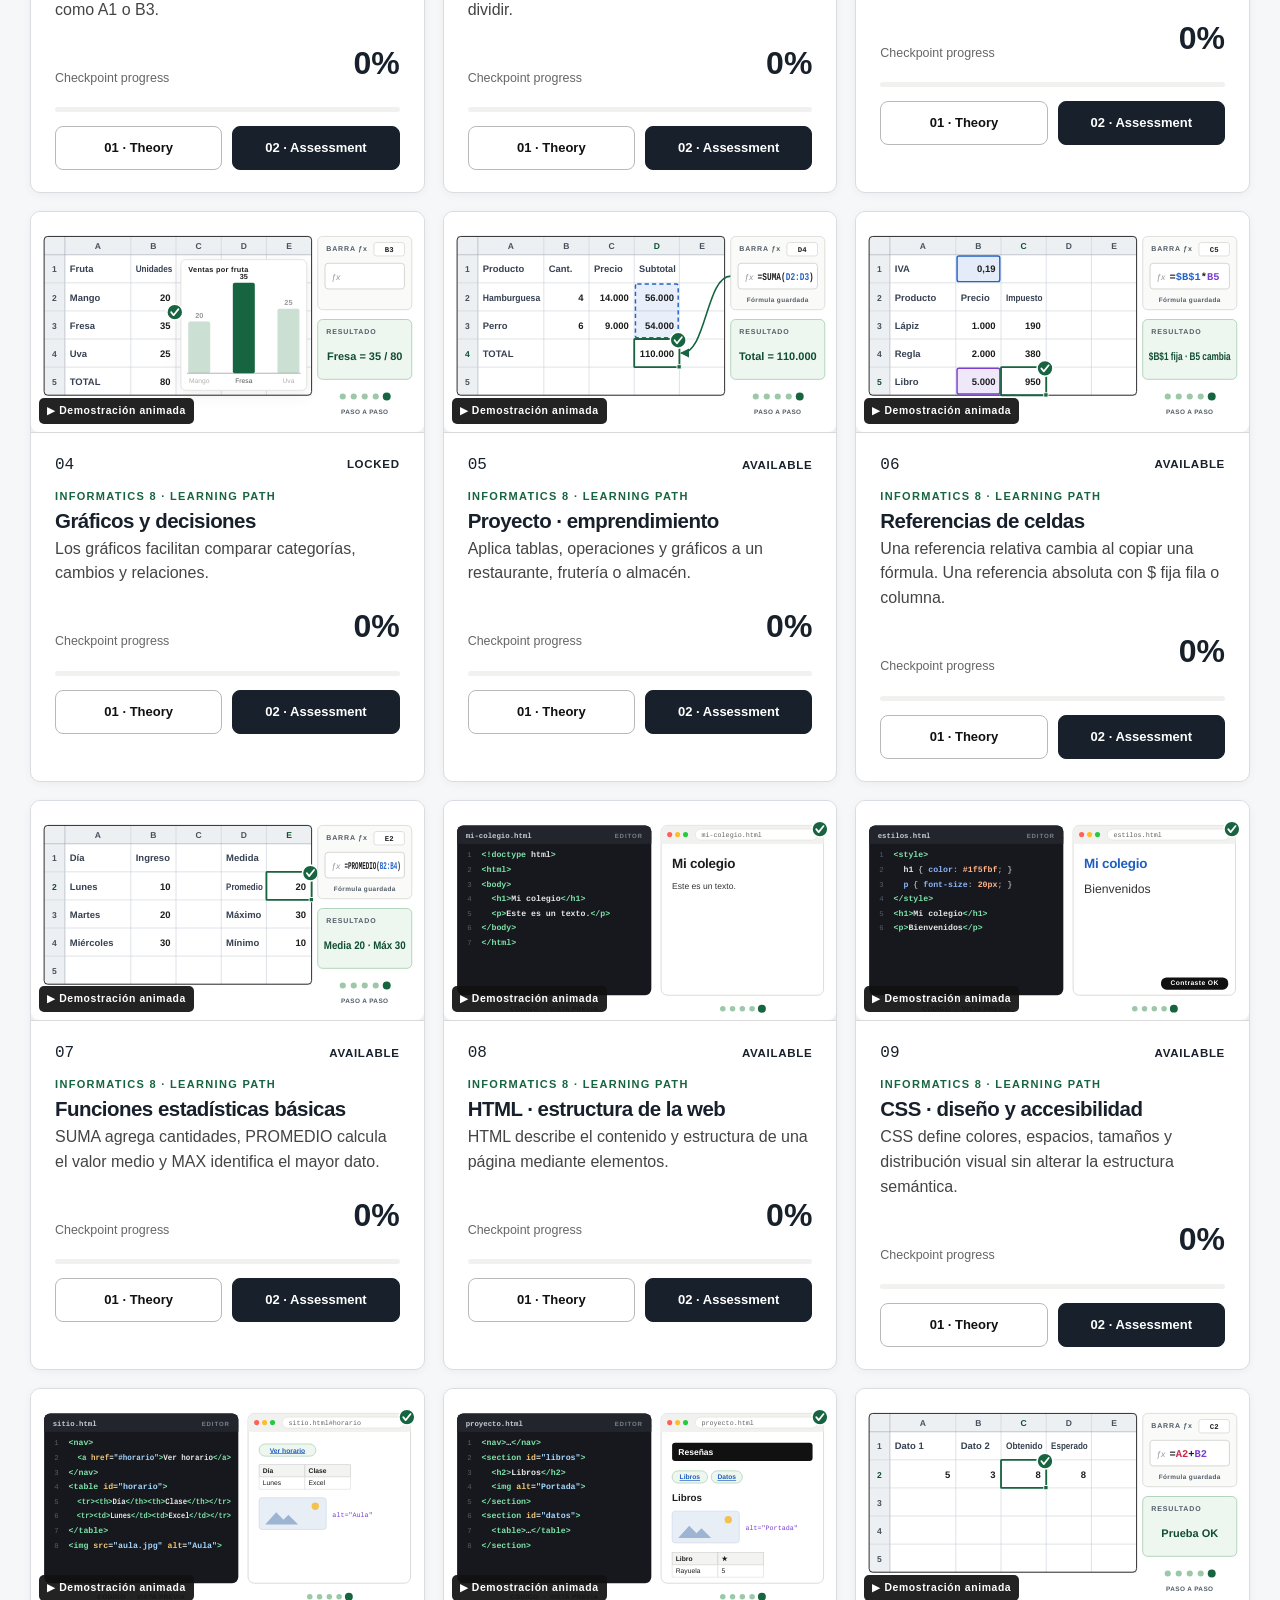
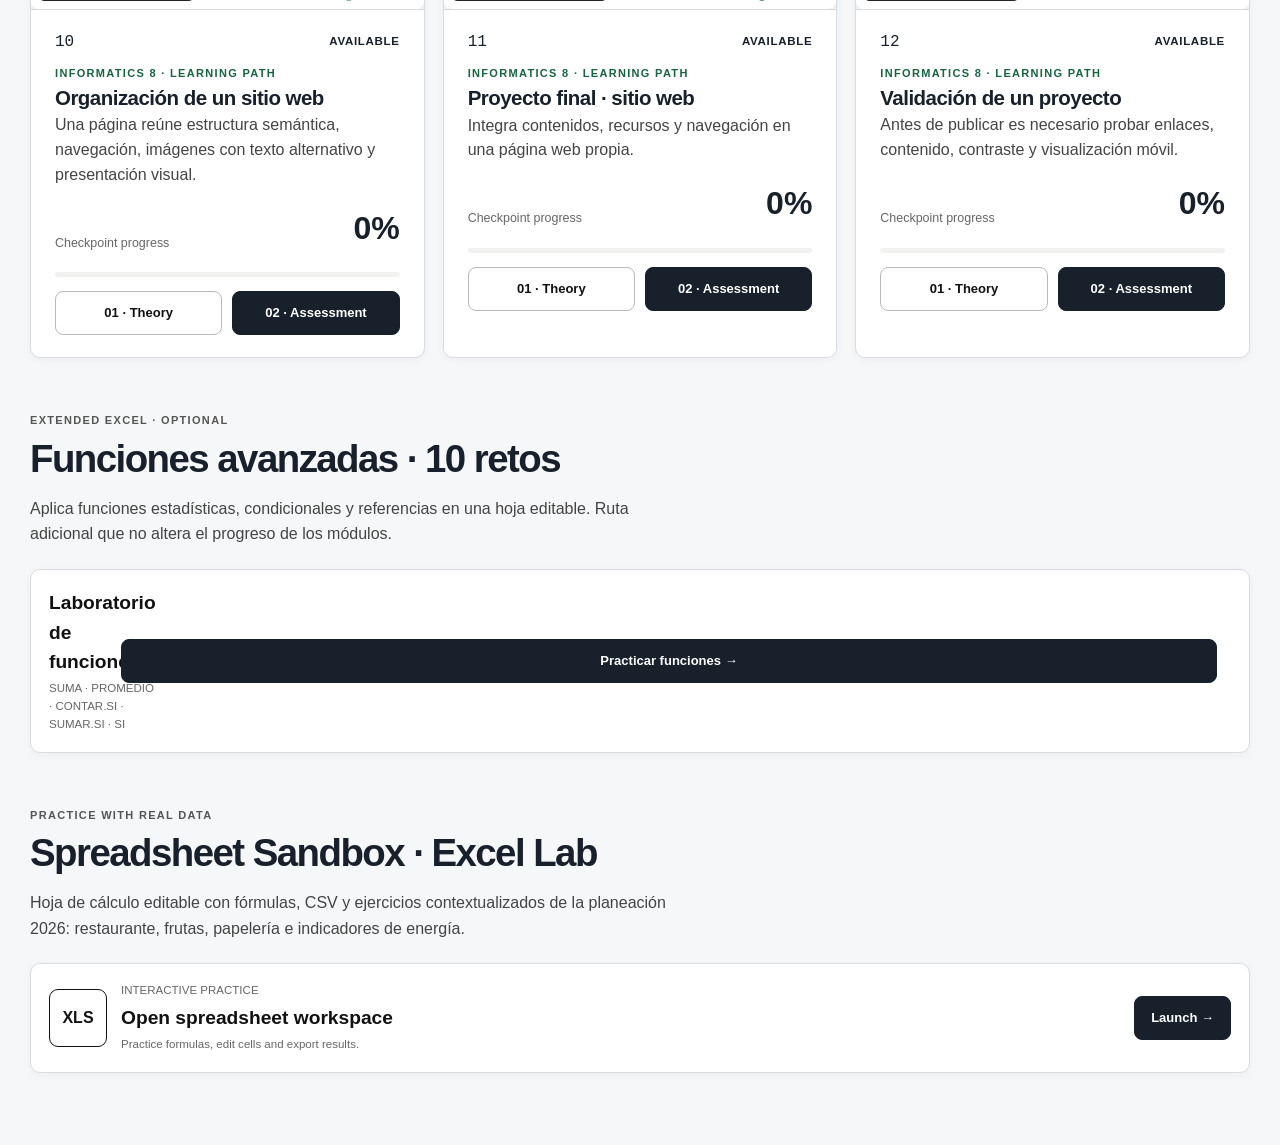
==== commit 1f5d26f1: "feat(ti8): shared Excel formula core and extended function practice" ====
--- a/index.html
+++ b/index.html
@@ -1,12 +1,12 @@
 <!doctype html><html lang="es"><head><meta charset="utf-8"><meta name="viewport" content="width=device-width,initial-scale=1"><title>Informatics 8 · Learning Hub | IJR</title><meta name="description" content="Instituto Jorge Robledo Informatics 8, Theory and Assessment Learning Hub"><link rel="stylesheet" href="styles.css"><link rel="stylesheet" href="split-layout.css"><link rel="stylesheet" href="motion-figures.css?v=20261125-vector-v2"><link rel="stylesheet" href="hub-enhanced.css?v=20261119-fullhd-v1"><link rel="stylesheet" href="pedagogia-modulos.css?v=ti8-m12-20261119"><style>/* IJR Informatics adaptation — structural additions only; base visual system from Statistics 11 */
-body{background:#fff}.hub-shell{display:block}.hub-overview{margin-top:10px}.hub-overview h1{letter-spacing:-.055em}.hub-topic-card{cursor:default}.hub-topic-actions{margin-top:auto;flex-wrap:wrap}.hub-topic-actions button{flex:1}.hub-topic-card h2{letter-spacing:-.025em}.theory-hero,.workshop-hero{margin-top:6px}.hub-shell .button{white-space:normal}.lesson-explain{display:grid;grid-template-columns:1fr 1fr;gap:18px;margin-top:28px}.lesson-explain .concept-card{min-height:0}.lesson-explain .concept-card p{margin:0}.lab-zone{border:1px solid #111;padding:28px;margin-top:25px}.lab-zone textarea{width:100%;min-height:180px;background:#fbfbfa;border:1px solid #999;padding:16px;font:14px/1.65 Consolas,monospace;resize:vertical}.lab-zone iframe{width:100%;height:220px;background:white;border:1px solid #ccc}.lab-grid{display:grid;grid-template-columns:1fr 1fr;gap:15px}.quiz-option{display:block;border:1px solid #ddd;padding:15px 17px;margin:9px 0;cursor:pointer}.quiz-option:hover{border-color:#111}.quiz-option input{accent-color:#111;margin-right:9px}.answer-report{background:#f7f7f5;border-left:3px solid #111;padding:16px;margin-top:20px}.quiz-score{font-size:3rem;line-height:1;font-weight:850}.student-progress{display:grid;gap:8px}.demo-cube-stage{height:250px;display:grid;place-items:center;perspective:600px;background:#f7f7f5}.demo-cube{width:110px;height:110px;position:relative;transform-style:preserve-3d}.demo-face{position:absolute;width:110px;height:110px;border:2px solid #111;background:#eee9;display:grid;place-items:center;font-size:13px;font-weight:750}.face-1{transform:translateZ(55px)}.face-2{transform:rotateY(180deg) translateZ(55px)}.face-3{transform:rotateY(90deg) translateZ(55px)}.face-4{transform:rotateY(-90deg) translateZ(55px)}.face-5{transform:rotateX(90deg) translateZ(55px)}.face-6{transform:rotateX(-90deg) translateZ(55px)}.matrix-grid{display:grid;grid-template-columns:repeat(3,1fr);gap:8px;max-width:570px}.matrix-grid>*{border:1px solid #ddd;padding:12px;text-align:center}.matrix-grid input{width:95%;padding:8px;border:1px solid #ccc}.app-hidden{display:none!important}.crumb-link{background:none;border:0;padding:6px 0;color:#444;text-decoration:underline;text-underline-offset:4px;cursor:pointer}.topic-tools{margin-top:18px;display:flex;gap:10px;flex-wrap:wrap}.assessment-question{font-size:1.25rem;font-weight:750;margin-bottom:22px}.theory-navigation{display:flex;justify-content:space-between;gap:12px;margin-top:30px}.theory-navigation button{min-width:120px}.assessment-meta{font-size:.8rem;color:#666;margin:12px 0}@media(max-width:800px){.lesson-explain,.lab-grid{grid-template-columns:1fr}.hub-shell{padding:20px 16px}.hub-overview,.theory-hero,.workshop-hero{grid-template-columns:1fr}.global-progress-card,.theory-progress-card,.workshop-percent{border-left:0;border-top:1px solid #ddd;padding:20px 0 0}.hub-topic-grid{grid-template-columns:1fr}}</style><link rel="stylesheet" href="studio-shell.css?v=20261125-1">
+body{background:#fff}.hub-shell{display:block}.hub-overview{margin-top:10px}.hub-overview h1{letter-spacing:-.055em}.hub-topic-card{cursor:default}.hub-topic-actions{margin-top:auto;flex-wrap:wrap}.hub-topic-actions button{flex:1}.hub-topic-card h2{letter-spacing:-.025em}.theory-hero,.workshop-hero{margin-top:6px}.hub-shell .button{white-space:normal}.lesson-explain{display:grid;grid-template-columns:1fr 1fr;gap:18px;margin-top:28px}.lesson-explain .concept-card{min-height:0}.lesson-explain .concept-card p{margin:0}.lab-zone{border:1px solid #111;padding:28px;margin-top:25px}.lab-zone textarea{width:100%;min-height:180px;background:#fbfbfa;border:1px solid #999;padding:16px;font:14px/1.65 Consolas,monospace;resize:vertical}.lab-zone iframe{width:100%;height:220px;background:white;border:1px solid #ccc}.lab-grid{display:grid;grid-template-columns:1fr 1fr;gap:15px}.quiz-option{display:block;border:1px solid #ddd;padding:15px 17px;margin:9px 0;cursor:pointer}.quiz-option:hover{border-color:#111}.quiz-option input{accent-color:#111;margin-right:9px}.answer-report{background:#f7f7f5;border-left:3px solid #111;padding:16px;margin-top:20px}.quiz-score{font-size:3rem;line-height:1;font-weight:850}.student-progress{display:grid;gap:8px}.demo-cube-stage{height:250px;display:grid;place-items:center;perspective:600px;background:#f7f7f5}.demo-cube{width:110px;height:110px;position:relative;transform-style:preserve-3d}.demo-face{position:absolute;width:110px;height:110px;border:2px solid #111;background:#eee9;display:grid;place-items:center;font-size:13px;font-weight:750}.face-1{transform:translateZ(55px)}.face-2{transform:rotateY(180deg) translateZ(55px)}.face-3{transform:rotateY(90deg) translateZ(55px)}.face-4{transform:rotateY(-90deg) translateZ(55px)}.face-5{transform:rotateX(90deg) translateZ(55px)}.face-6{transform:rotateX(-90deg) translateZ(55px)}.matrix-grid{display:grid;grid-template-columns:repeat(3,1fr);gap:8px;max-width:570px}.matrix-grid>*{border:1px solid #ddd;padding:12px;text-align:center}.matrix-grid input{width:95%;padding:8px;border:1px solid #ccc}.app-hidden{display:none!important}.crumb-link{background:none;border:0;padding:6px 0;color:#444;text-decoration:underline;text-underline-offset:4px;cursor:pointer}.topic-tools{margin-top:18px;display:flex;gap:10px;flex-wrap:wrap}.assessment-question{font-size:1.25rem;font-weight:750;margin-bottom:22px}.theory-navigation{display:flex;justify-content:space-between;gap:12px;margin-top:30px}.theory-navigation button{min-width:120px}.assessment-meta{font-size:.8rem;color:#666;margin:12px 0}@media(max-width:800px){.lesson-explain,.lab-grid{grid-template-columns:1fr}.hub-shell{padding:20px 16px}.hub-overview,.theory-hero,.workshop-hero{grid-template-columns:1fr}.global-progress-card,.theory-progress-card,.workshop-percent{border-left:0;border-top:1px solid #ddd;padding:20px 0 0}.hub-topic-grid{grid-template-columns:1fr}}</style><link rel="stylesheet" href="studio-shell.css?v=20261125-vector-v2">
 </head><body><header class="topbar"><a href="./" class="brand" id="backHome"><span class="brand-mark">IJR</span><span><small>Instituto Jorge Robledo · Informatics 8</small><strong>Digital Foundations · Learning Hub</strong></span></a><div class="top-actions"><a class="button button-dark" href="excel-sandbox/">Open Excel Sandbox</a><button class="button button-light" id="openLab">HTML Playground</button></div></header>
 <nav class="studio-nav" aria-label="Navegación de Informática 8"><span class="studio-nav-label">TI 8 · Workspace</span><a href="./" aria-current="page">Inicio</a><a href="unidad-00-diagnostico/">00 · Diagnóstico</a><a href="unidad-01-excel/">01 · Excel</a><a href="unidad-02-excel/">02 · Fórmulas</a><a href="unidad-03-excel/">03 · Depuración</a><a href="unidad-04-excel/">04 · Gráficos</a><a href="excel-sandbox/">Laboratorio</a></nav>
 
 <main id="overview" class="hub-shell"><section class="hub-overview"><div><p class="eyebrow">INFORMATICS 8 · DIGITAL FOUNDATIONS</p><h1>Informatics 8.<br>Learning Studio.</h1><p><strong>Spreadsheets · Data analysis · HTML & CSS</strong></p><p>Each topic follows a two-stage learning path: <strong>Theory</strong> and <strong>Assessment</strong>. Explore the concept, study a worked example, complete the activity and test your knowledge.</p><div class="sequence-rule"><strong>Independent learning</strong><span>Topic → Theory → Worked example → Assessment → Feedback</span><small>Progress on this version stays on this device. Official grading requires a separate authenticated backend.</small></div></div><div class="global-progress-card"><span>Learning progress</span><strong id="globalPercent">0%</strong><div class="progress-track"><span id="globalProgressBar"></span></div><small id="globalProgressCopy">0 / 12 completed checkpoints</small></div></section><section class="resource-section" id="diagnosticModule" aria-labelledby="diagnosticModuleTitle" style="border:2px solid #111;padding:clamp(22px,3.2vw,40px);margin:30px 0 45px;background:#fafafa">
 <div class="section-heading"><p class="eyebrow">00 · EVALUACIÓN DE ENTRADA</p><h2 id="diagnosticModuleTitle">Comienza con el diagnóstico de competencias digitales</h2><p>Antes de los módulos de Excel, descubre tu punto de partida en navegación, archivos, hojas de cálculo, datos, pensamiento computacional y ciudadanía digital. Son 24 preguntas orientativas en 30 minutos, sin nota institucional.</p></div>
 <div class="resource-card" style="margin-top:18px"><div class="tech-mark-v8" style="width:58px;height:58px;border:1px solid #111;border-radius:9px;display:grid;place-items:center;font-weight:850">00</div><div><span>DIAGNÓSTICO FORMATIVO · 6 COMPETENCIAS</span><b>Responde y recibe tu perfil inicial</b><small>Retroalimentación personalizada · Correo institucional obligatorio</small></div><a class="button button-dark" href="unidad-00-diagnostico/">Iniciar diagnóstico →</a></div>
-</section><section class="topic-grid-heading"><p class="eyebrow">LEARN BY SUBJECT</p><h2>One topic · two dedicated learning stages</h2><p>12 topics: guided Excel modules 01–04, followed by complementary topics. Each stage has its own explanation, learning task and progress.</p></section><section class="hub-topic-grid" id="topicGrid"></section><section class="resource-section"><div class="section-heading"><p class="eyebrow">PRACTICE WITH REAL DATA</p><h2>Spreadsheet Sandbox · Excel Lab</h2><p>Hoja de cálculo editable con fórmulas, CSV y ejercicios contextualizados de la planeación 2026: restaurante, frutas, papelería e indicadores de energía.</p></div><div class="resource-card"><div class="tech-mark-v8" style="width:58px;height:58px;border:1px solid #111;border-radius:9px;display:grid;place-items:center;font-weight:850">XLS</div><div><span>INTERACTIVE PRACTICE</span><b>Open spreadsheet workspace</b><small>Practice formulas, edit cells and export results.</small></div><a class="button button-dark" href="excel-sandbox/">Launch →</a></div></section></main>
+</section><section class="topic-grid-heading"><p class="eyebrow">LEARN BY SUBJECT</p><h2>One topic · two dedicated learning stages</h2><p>12 topics: guided Excel modules 01–04, followed by complementary topics. Each stage has its own explanation, learning task and progress.</p></section><section class="hub-topic-grid" id="topicGrid"></section><section class="resource-section"><div class="section-heading"><p class="eyebrow">EXTENDED EXCEL · OPTIONAL</p><h2>Funciones avanzadas · 10 retos</h2><p>Aplica funciones estadísticas, condicionales y referencias en una hoja editable. Ruta adicional que no altera el progreso de los módulos.</p></div><div class="resource-card"><div><b>Laboratorio de funciones</b><small>SUMA · PROMEDIO · CONTAR.SI · SUMAR.SI · SI</small></div><a class="button button-dark" href="excel-sandbox/?exercise=functions">Practicar funciones →</a></div></section><section class="resource-section"><div class="section-heading"><p class="eyebrow">PRACTICE WITH REAL DATA</p><h2>Spreadsheet Sandbox · Excel Lab</h2><p>Hoja de cálculo editable con fórmulas, CSV y ejercicios contextualizados de la planeación 2026: restaurante, frutas, papelería e indicadores de energía.</p></div><div class="resource-card"><div class="tech-mark-v8" style="width:58px;height:58px;border:1px solid #111;border-radius:9px;display:grid;place-items:center;font-weight:850">XLS</div><div><span>INTERACTIVE PRACTICE</span><b>Open spreadsheet workspace</b><small>Practice formulas, edit cells and export results.</small></div><a class="button button-dark" href="excel-sandbox/">Launch →</a></div></section></main>
 <main id="theory" class="hub-shell app-hidden"><div class="split-breadcrumb"><button class="crumb-link" id="fromTheory">← Learning Hub</button><span> / Theory</span></div><section class="theory-hero"><div class="theory-hero-copy"><p id="theoryNo" class="eyebrow"></p><h1 id="theoryTitle"></h1><p id="theorySummary"></p><div class="theory-hero-actions"><button class="button button-dark" id="goWorkshop">Open Assessment →</button><button class="button button-light" id="markRead">Mark theory as reviewed</button></div></div><div class="theory-progress-card"><span>Theory checkpoint</span><strong id="theoryPercent">0%</strong><small>Reading progress on this device</small></div></section><section class="hub-figure" id="hubFigureSection"><div class="hub-figure-head"><div><p class="eyebrow">DEMOSTRACIÓN ANIMADA · MIRA EL PROCEDIMIENTO</p><h2>Observa antes de practicar</h2></div><p>La explicación se reproduce en bucle, como un GIF. Usa los controles para avanzar paso a paso o pulsa «⛶ Ampliar explicación» para verla en grande.</p></div><div id="hubFigure"></div></section><section class="theory-concepts"><div class="section-heading"><p class="eyebrow">CONCEPTUAL FOUNDATION</p><h2>Learn the concept</h2></div><div class="lesson-explain"><article class="concept-card"><span>01 · CONCEPT</span><h3>Understand the principle</h3><p id="theoryConcept"></p></article><article class="concept-card"><span>02 · EXAMPLE</span><h3>Worked example</h3><p id="theoryExample"></p></article><article class="concept-card"><span>03 · APPLY</span><h3>Try it yourself</h3><p id="theoryTask"></p></article><article class="concept-card"><span>04 · NEXT STEP</span><h3>Validate your understanding</h3><p>Continue to the dedicated assessment. Correct feedback is shown after each attempt.</p></article></div><section class="learning-goals-panel" id="expandedTheory"><div><p class="eyebrow">GUIDED LEARNING · EXCEL / WEB</p><h2 id="goalTitle">Learning objective</h2><p id="goalText"></p></div><div><h3>Step-by-step practice</h3><ol id="theorySteps"></ol><p id="theoryMistake" style="border-left:3px solid #111;padding-left:12px;margin-top:12px"></p><a class="button button-dark" id="openLessonSandbox" href="excel-sandbox/">Open Excel Sandbox →</a></div></section><section id="module2DeepDive" class="ped-deep-dive" aria-label="Módulo 2: explicaciones detalladas y actividades prácticas" hidden></section><div class="theory-navigation"><button class="button button-light" id="prevTopic">← Previous</button><button class="button button-light" id="nextTopic">Next topic →</button></div></section></main>
 <main id="workshop" class="hub-shell app-hidden"><div class="split-breadcrumb"><button class="crumb-link" id="fromWorkshop">← Learning Hub</button><span> / Assessment</span></div><section class="workshop-hero"><div><p class="eyebrow" id="workshopNo"></p><h1 id="workshopTitle"></h1><p id="workshopLead"></p><div class="workshop-hero-links"><button class="button button-light" id="reviewTheory">← Read Theory</button></div></div><div class="workshop-percent"><span>Assessment checkpoint</span><strong id="workshopPercent">0%</strong><small id="attemptLabel">Attempts on this device: 0</small></div></section><section class="resource-section"><div class="section-heading"><p class="eyebrow">ASSESSMENT · LEARNING EVIDENCE</p><h2>Knowledge checkpoint</h2><p>Choose the answer and validate it. This is a formative practice, not an institutional grade.</p></div><div class="lab-zone"><p class="assessment-question" id="questionText"></p><div id="choices"></div><div class="topic-tools"><button class="button button-dark" id="checkAnswer">Check answer</button></div><div id="assessmentResult" class="answer-report app-hidden" role="status" aria-live="polite"></div></div><div class="learning-goals-panel"><div><p class="eyebrow">APPLIED WORKSHOP</p><h2>Transfer your learning</h2></div><div><p id="workshopTask"></p><p>Document the process and present evidence to the teacher. This practical task is not automatically graded.</p></div></div></section></main>
 <main id="lab" class="hub-shell app-hidden"><div class="split-breadcrumb"><button class="crumb-link" id="labHome">← Learning Hub</button><span> / Interactive Lab</span></div><section class="theory-hero"><div><p class="eyebrow">INTERACTIVE EXPERIENCE</p><h1>Explore. Change.<br>Observe.</h1><p>Extra hands-on exploration space for Informatics 8.</p></div></section><section class="lab-zone" id="labContents"></section></main>
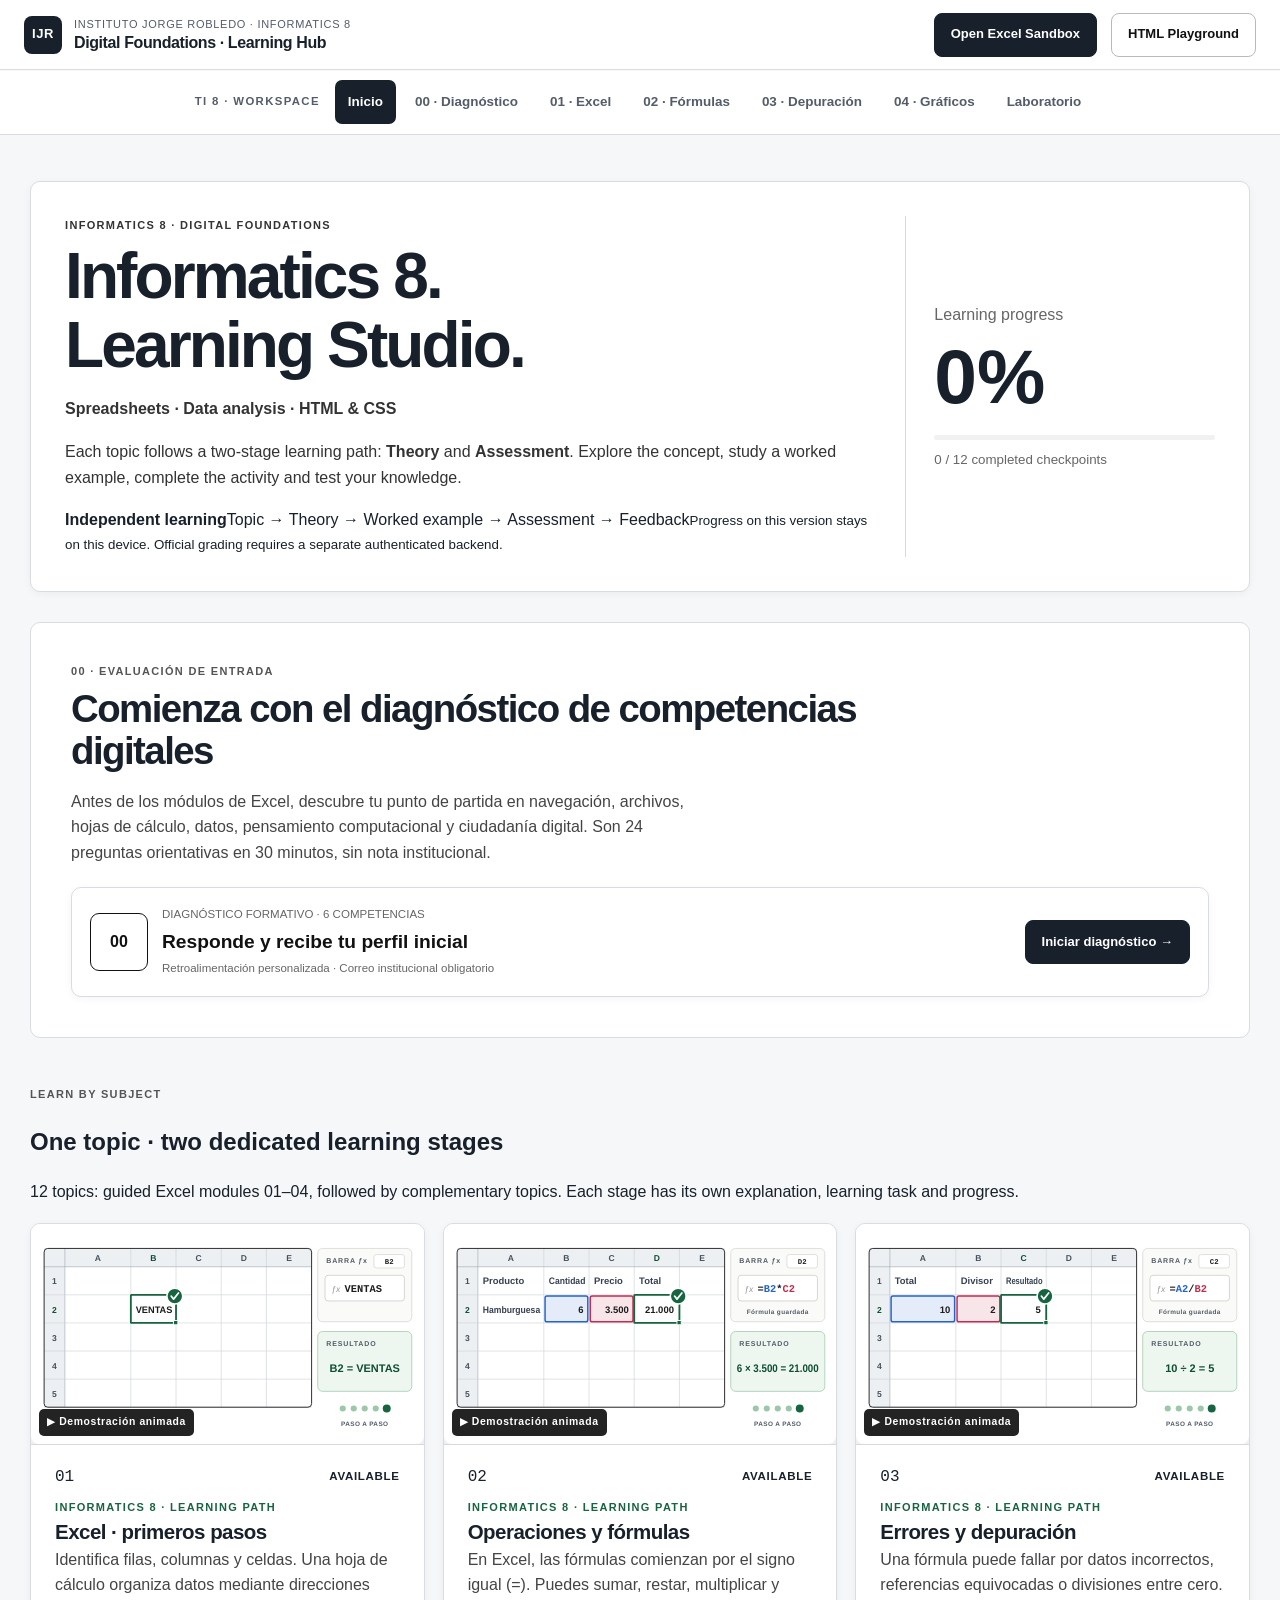
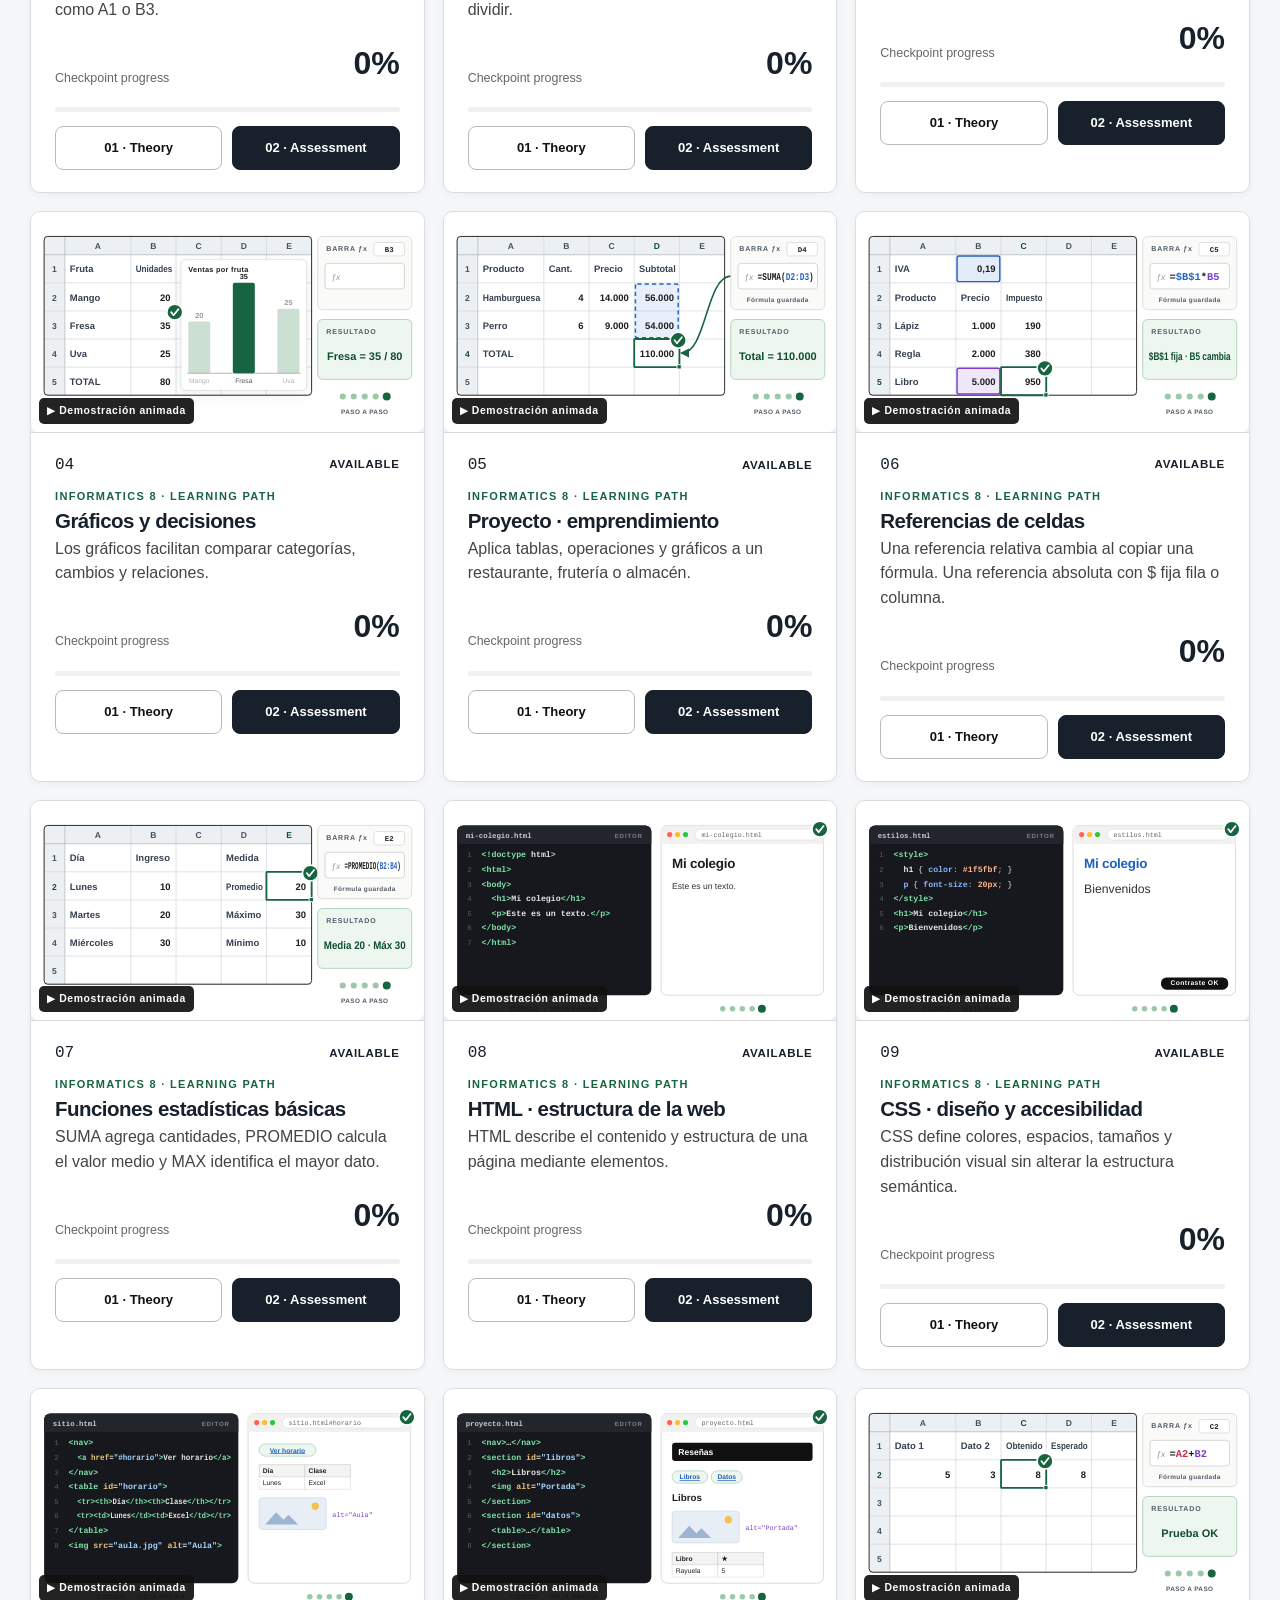
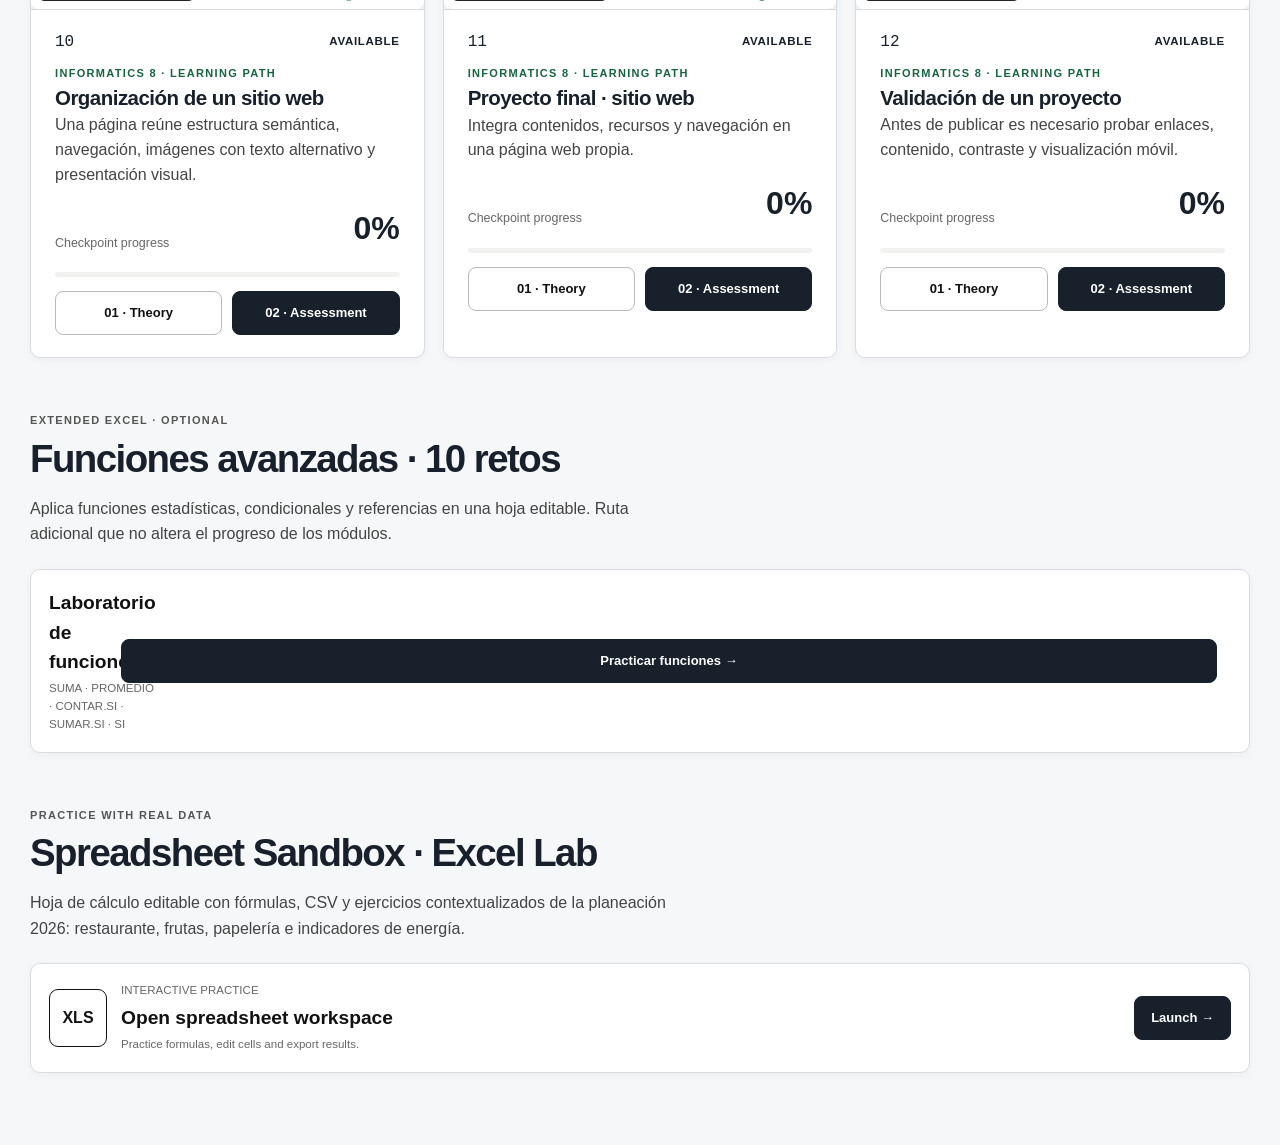
==== commit 81640fca: "fix(ti8): make modules 02–04 accessible without preceding module completion" ====
--- a/index.html
+++ b/index.html
@@ -31,7 +31,7 @@
  let arr=[];
  try{const v=JSON.parse(localStorage.getItem(storageKey)||"[]");if(Array.isArray(v)&&v.length===length)arr=v}catch{}
  let checked=0;for(const answer of arr){if(answer===true)checked++;else break}
- return {done:checked===length,percent:Math.round(100*checked/length),available:index===0||moduleStats(index-1).done};
+ return {done:checked===length,percent:Math.round(100*checked/length),available:true};
 }
 function completedCount(){return DATA.topics.reduce((n,_,i)=>n+(moduleStats(i).done?1:0),0)}
 function pct(){return Math.round(completedCount()*100/DATA.topics.length)}
